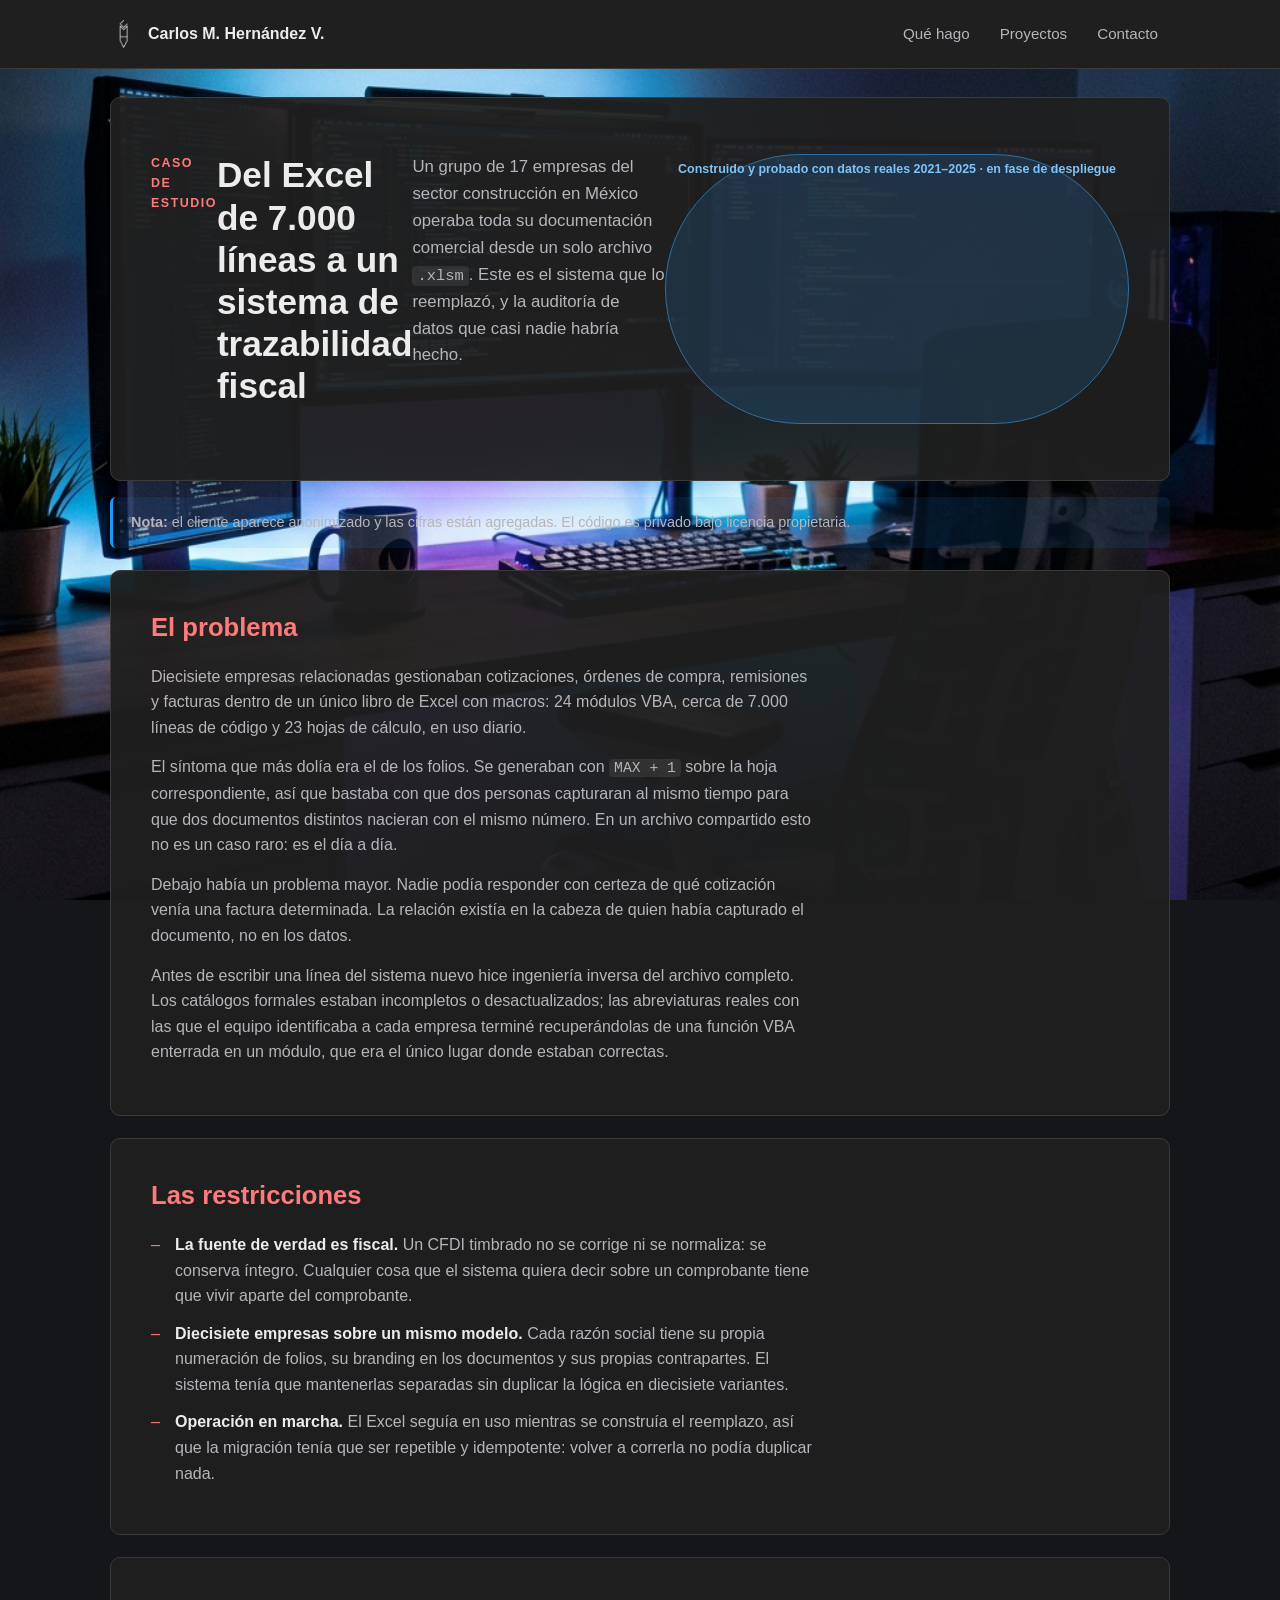
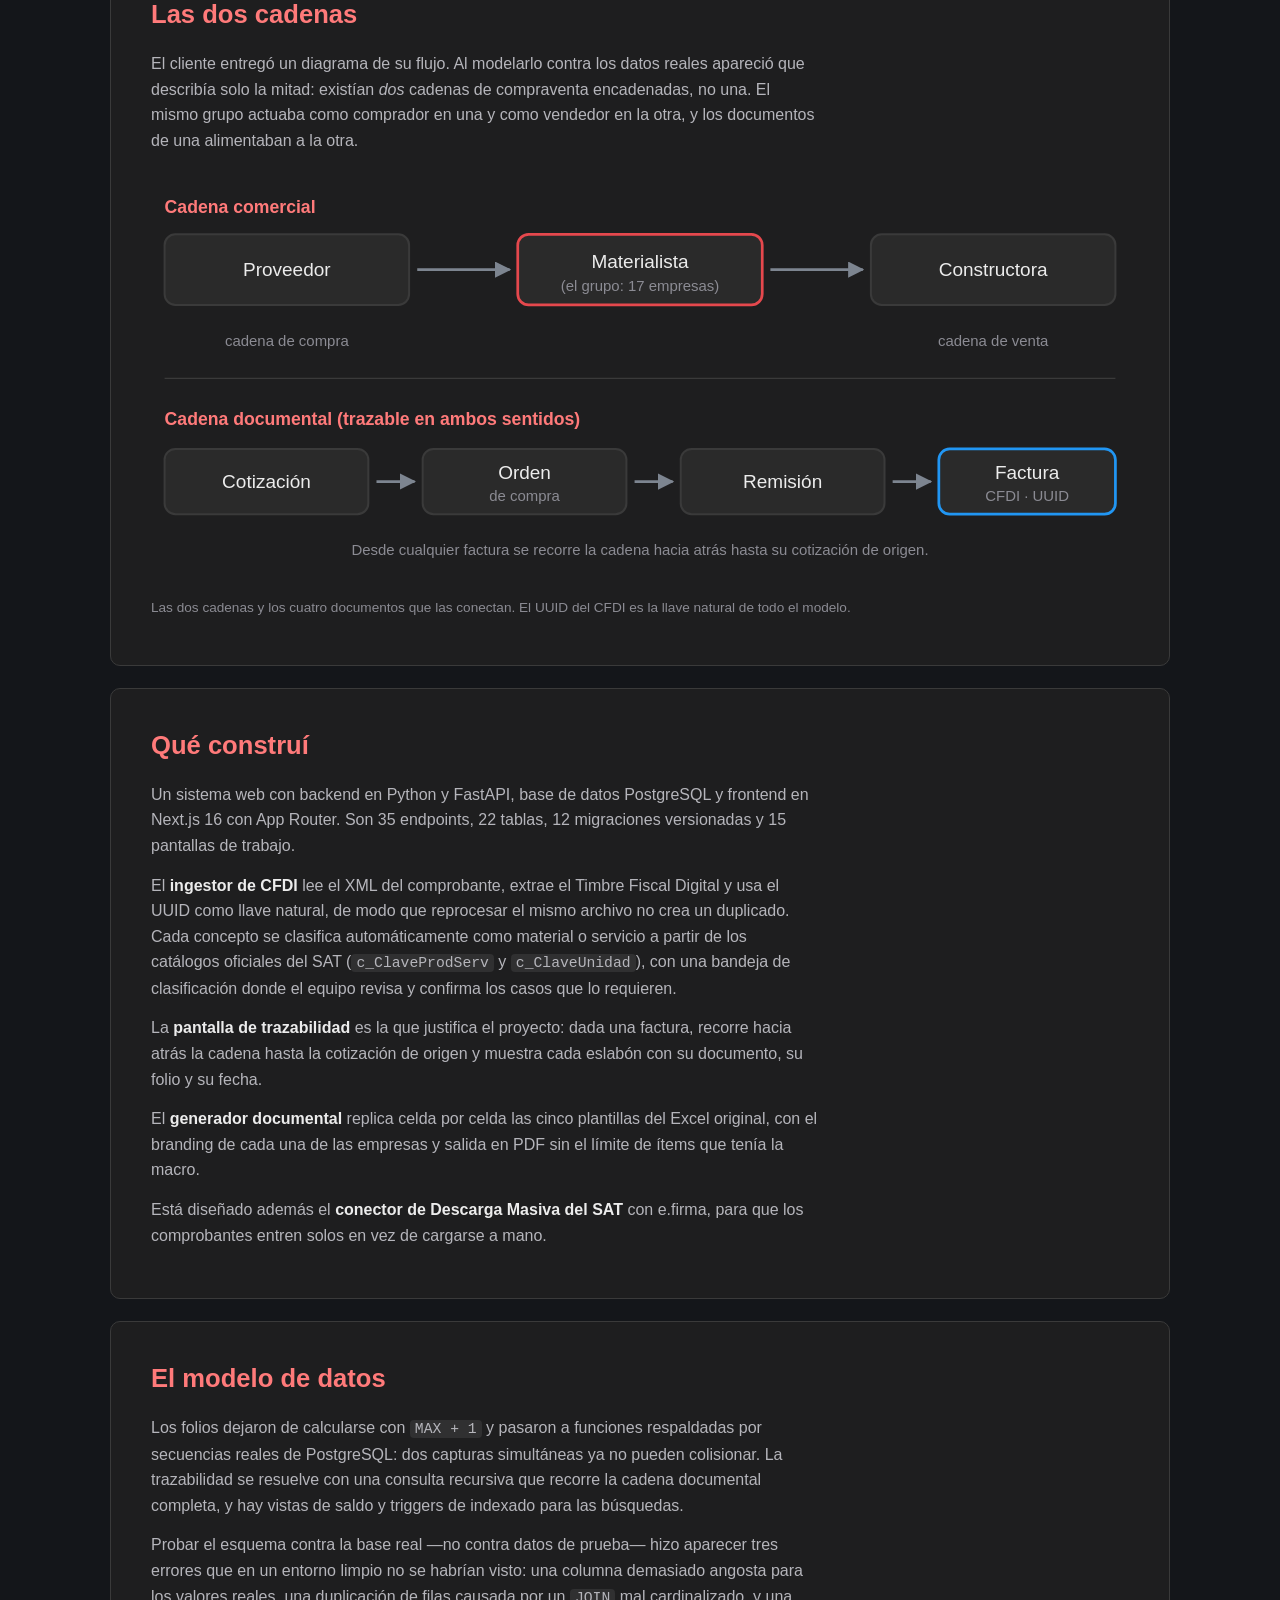
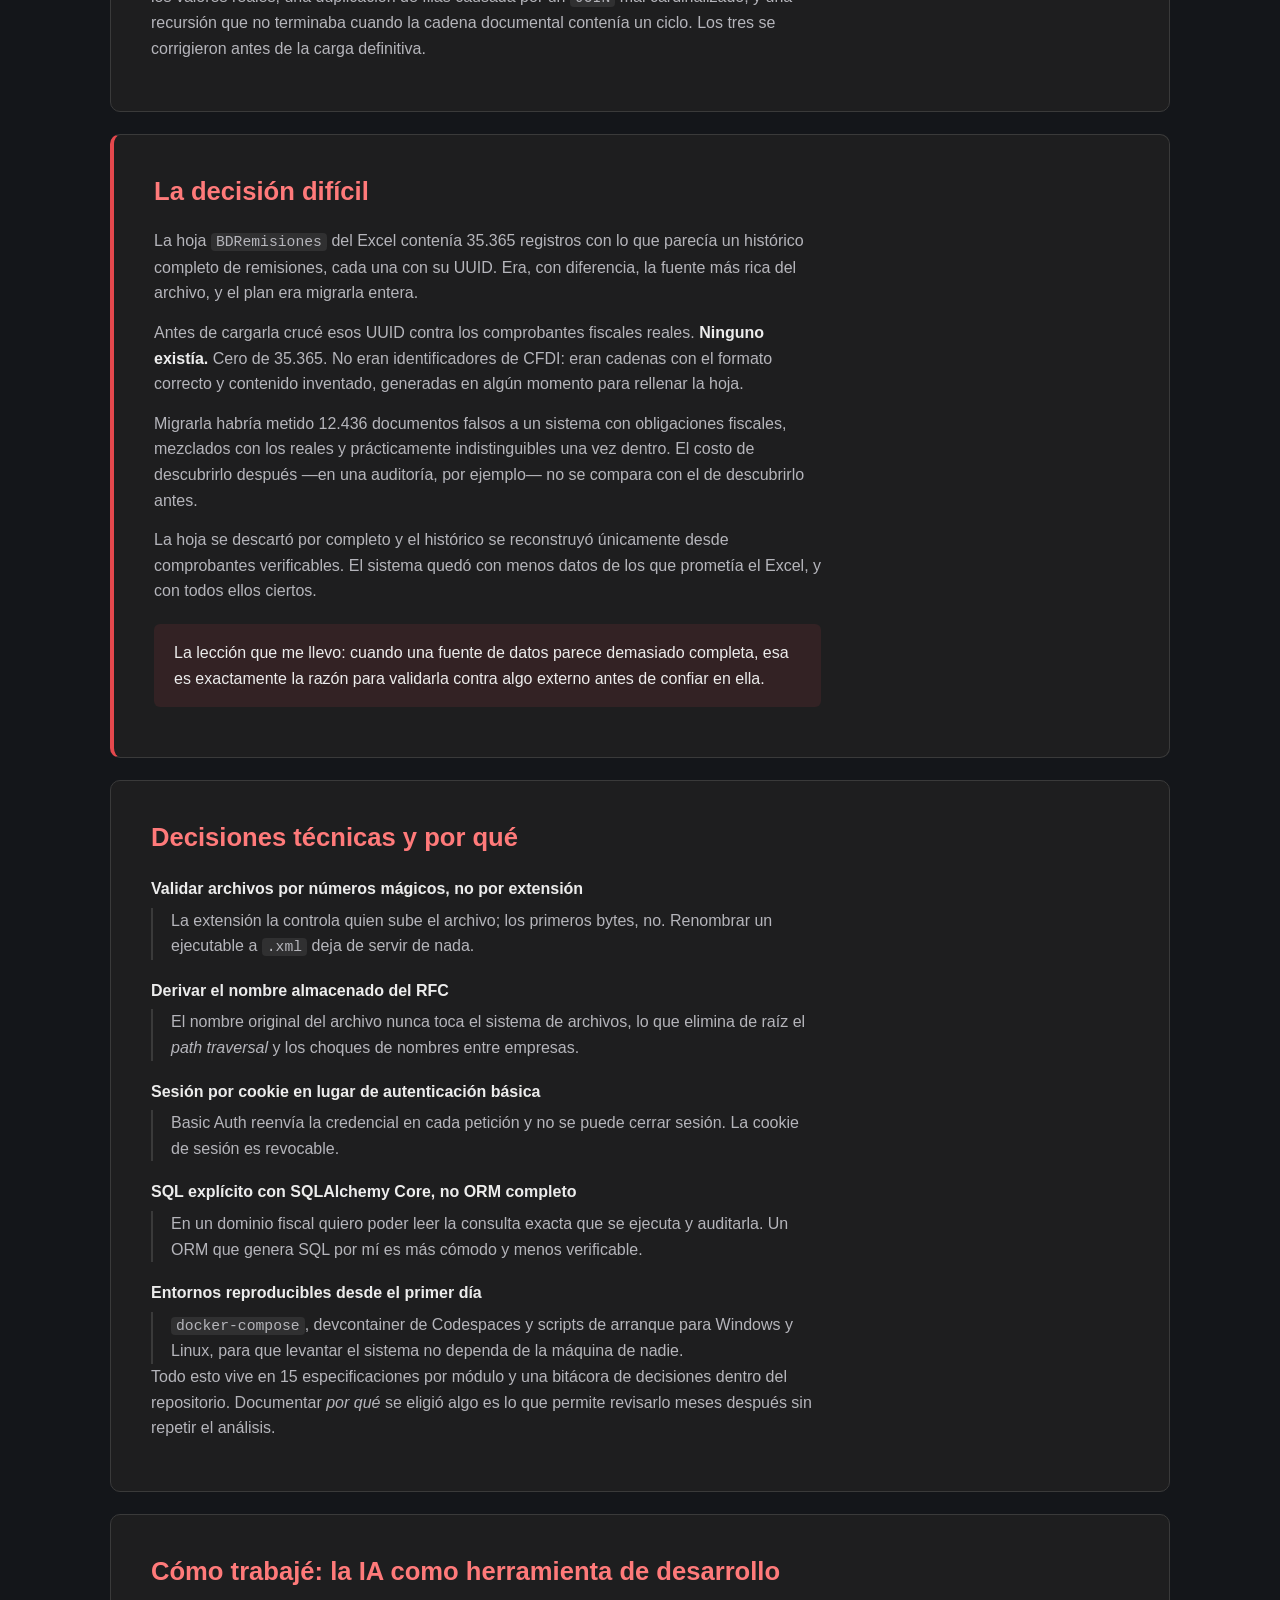
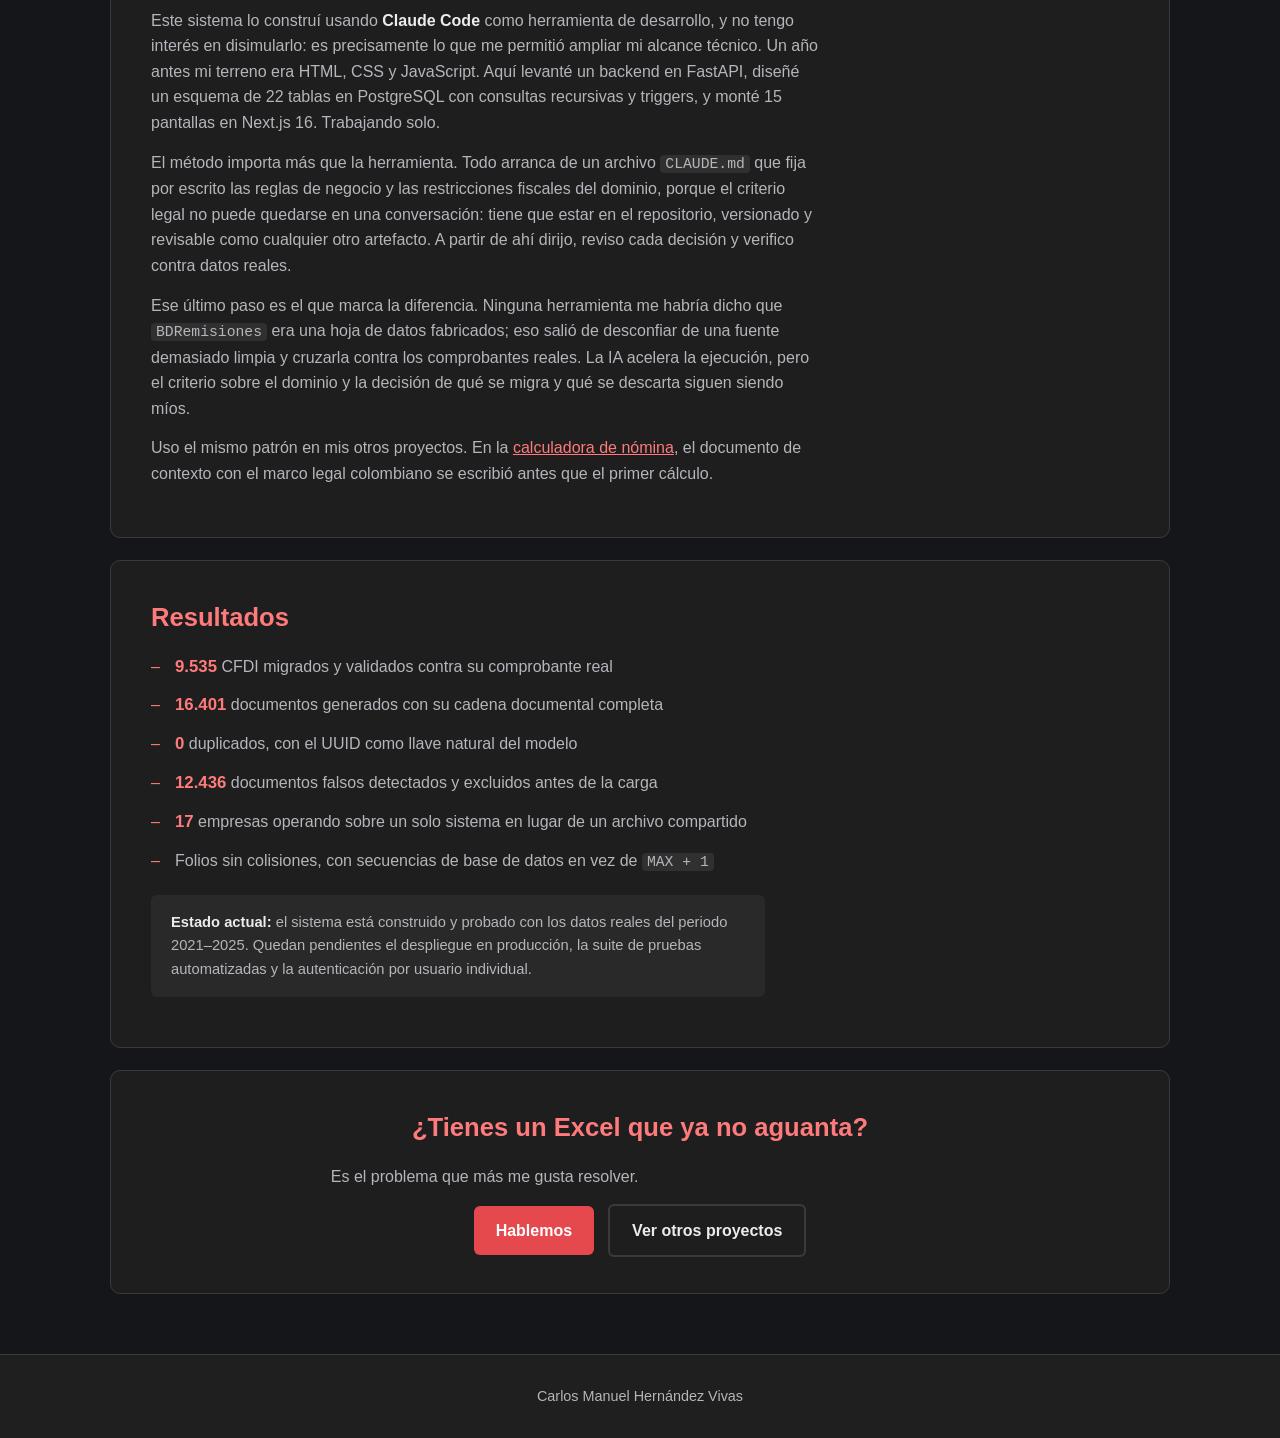
==== caso-cfdi.html @ 28156284 "Paleta roja, pie sin lema y destaque del desarrollo asistido por IA - Acento de verde a rojo mediant" ====
<!DOCTYPE html>
<html lang="es">

<head>
    <meta charset="UTF-8">
    <meta http-equiv="X-UA-Compatible" content="IE=edge">
    <meta name="viewport" content="width=device-width, initial-scale=1.0">

    <title>Caso: trazabilidad documental y CFDI 4.0 | Carlos M. Hernández V.</title>
    <meta name="description"
        content="Cómo reemplacé un Excel con 7.000 líneas de macros VBA por un sistema de trazabilidad documental con ingestión de CFDI 4.0, para un grupo de 17 empresas del sector construcción en México.">

    <meta property="og:type" content="article">
    <meta property="og:title" content="Caso: trazabilidad documental y CFDI 4.0">
    <meta property="og:description"
        content="Migración de un Excel con 7.000 líneas de VBA a un sistema web con ingestión de CFDI, trazabilidad completa y auditoría de datos.">
    <meta property="og:url" content="https://carlosmhernandezv.github.io/MiPaginaWeb/caso-cfdi.html">

    <link rel="stylesheet" href="css/styles.css">
    <link rel="icon" sizes="16x16 24x24 32x32 48x48 64x64" href="img/favicon16x16.png">
</head>

<body>
    <a class="skip-link" href="#contenido">Saltar al contenido</a>

    <header class="site-header">
        <nav class="site-nav" aria-label="Navegación principal">
            <a class="brand" href="index.html">
                <img src="img/favicon16x16.png" alt="" width="28" height="28">
                <span>Carlos M. Hernández V.</span>
            </a>
            <ul class="nav-links">
                <li><a href="index.html#capacidades">Qué hago</a></li>
                <li><a href="index.html#proyectos">Proyectos</a></li>
                <li><a href="index.html#contacto">Contacto</a></li>
            </ul>
        </nav>
    </header>

    <main id="contenido">

        <header class="caso-hero">
            <p class="caso-kicker">Caso de estudio</p>
            <h1>Del Excel de 7.000 líneas a un sistema de trazabilidad fiscal</h1>
            <p class="caso-bajada">
                Un grupo de 17 empresas del sector construcción en México operaba toda su documentación comercial
                desde un solo archivo <code>.xlsm</code>. Este es el sistema que lo reemplazó, y la auditoría de datos
                que casi nadie habría hecho.
            </p>
            <span class="badge badge-progreso">Construido y probado con datos reales 2021–2025 · en fase de
                despliegue</span>
        </header>

        <!--
          CONFIDENCIALIDAD — leer antes de publicar:
          · El cliente está anonimizado a propósito. Sustituir por el nombre real SOLO con autorización escrita.
          · Las capturas que agregues deben usar datos ficticios. Nada de RFC, CLABE ni firmas reales.
          · El repositorio del sistema es privado y de licencia propietaria: no enlazar código.
        -->
        <aside class="nota-confidencial">
            <strong>Nota:</strong> el cliente aparece anonimizado y las cifras están agregadas. El código es privado
            bajo licencia propietaria.
        </aside>

        <section id="el-problema" class="caso-seccion">
            <h2>El problema</h2>
            <p>
                Diecisiete empresas relacionadas gestionaban cotizaciones, órdenes de compra, remisiones y facturas
                dentro de un único libro de Excel con macros: 24 módulos VBA, cerca de 7.000 líneas de código y 23
                hojas de cálculo, en uso diario.
            </p>
            <p>
                El síntoma que más dolía era el de los folios. Se generaban con <code>MAX + 1</code> sobre la hoja
                correspondiente, así que bastaba con que dos personas capturaran al mismo tiempo para que dos
                documentos distintos nacieran con el mismo número. En un archivo compartido esto no es un caso raro:
                es el día a día.
            </p>
            <p>
                Debajo había un problema mayor. Nadie podía responder con certeza de qué cotización venía una factura
                determinada. La relación existía en la cabeza de quien había capturado el documento, no en los datos.
            </p>
            <p>
                Antes de escribir una línea del sistema nuevo hice ingeniería inversa del archivo completo. Los
                catálogos formales estaban incompletos o desactualizados; las abreviaturas reales con las que el
                equipo identificaba a cada empresa terminé recuperándolas de una función VBA enterrada en un módulo,
                que era el único lugar donde estaban correctas.
            </p>
        </section>

        <section id="restricciones" class="caso-seccion">
            <h2>Las restricciones</h2>
            <ul class="lista-restricciones">
                <li>
                    <strong>La fuente de verdad es fiscal.</strong> Un CFDI timbrado no se corrige ni se normaliza:
                    se conserva íntegro. Cualquier cosa que el sistema quiera decir sobre un comprobante tiene que
                    vivir aparte del comprobante.
                </li>
                <li>
                    <strong>Diecisiete empresas sobre un mismo modelo.</strong> Cada razón social tiene su propia
                    numeración de folios, su branding en los documentos y sus propias contrapartes. El sistema tenía
                    que mantenerlas separadas sin duplicar la lógica en diecisiete variantes.
                </li>
                <li>
                    <strong>Operación en marcha.</strong> El Excel seguía en uso mientras se construía el reemplazo,
                    así que la migración tenía que ser repetible y idempotente: volver a correrla no podía duplicar
                    nada.
                </li>
            </ul>
        </section>

        <section id="cadenas" class="caso-seccion">
            <h2>Las dos cadenas</h2>
            <p>
                El cliente entregó un diagrama de su flujo. Al modelarlo contra los datos reales apareció que
                describía solo la mitad: existían <em>dos</em> cadenas de compraventa encadenadas, no una. El mismo
                grupo actuaba como comprador en una y como vendedor en la otra, y los documentos de una alimentaban a
                la otra.
            </p>

            <figure class="diagrama">
                <svg viewBox="0 0 720 300" role="img"
                    aria-label="Diagrama de las dos cadenas de compraventa y de la cadena documental que las conecta"
                    xmlns="http://www.w3.org/2000/svg">
                    <defs>
                        <marker id="flecha" viewBox="0 0 10 10" refX="9" refY="5" markerWidth="6" markerHeight="6"
                            orient="auto-start-reverse">
                            <path d="M 0 0 L 10 5 L 0 10 z" fill="#7d8590" />
                        </marker>
                    </defs>

                    <text x="10" y="24" class="svg-titulo">Cadena comercial</text>

                    <rect x="10" y="40" width="180" height="52" rx="8" class="svg-caja" />
                    <text x="100" y="71" class="svg-etiqueta" text-anchor="middle">Proveedor</text>

                    <line x1="196" y1="66" x2="264" y2="66" class="svg-linea" marker-end="url(#flecha)" />

                    <rect x="270" y="40" width="180" height="52" rx="8" class="svg-caja svg-caja-foco" />
                    <text x="360" y="65" class="svg-etiqueta" text-anchor="middle">Materialista</text>
                    <text x="360" y="82" class="svg-nota" text-anchor="middle">(el grupo: 17 empresas)</text>

                    <line x1="456" y1="66" x2="524" y2="66" class="svg-linea" marker-end="url(#flecha)" />

                    <rect x="530" y="40" width="180" height="52" rx="8" class="svg-caja" />
                    <text x="620" y="71" class="svg-etiqueta" text-anchor="middle">Constructora</text>

                    <text x="100" y="122" class="svg-nota" text-anchor="middle">cadena de compra</text>
                    <text x="620" y="122" class="svg-nota" text-anchor="middle">cadena de venta</text>

                    <line x1="10" y1="146" x2="710" y2="146" class="svg-separador" />

                    <text x="10" y="180" class="svg-titulo">Cadena documental (trazable en ambos sentidos)</text>

                    <rect x="10" y="198" width="150" height="48" rx="8" class="svg-caja" />
                    <text x="85" y="227" class="svg-etiqueta" text-anchor="middle">Cotización</text>

                    <line x1="166" y1="222" x2="194" y2="222" class="svg-linea" marker-end="url(#flecha)" />

                    <rect x="200" y="198" width="150" height="48" rx="8" class="svg-caja" />
                    <text x="275" y="220" class="svg-etiqueta" text-anchor="middle">Orden</text>
                    <text x="275" y="236" class="svg-nota" text-anchor="middle">de compra</text>

                    <line x1="356" y1="222" x2="384" y2="222" class="svg-linea" marker-end="url(#flecha)" />

                    <rect x="390" y="198" width="150" height="48" rx="8" class="svg-caja" />
                    <text x="465" y="227" class="svg-etiqueta" text-anchor="middle">Remisión</text>

                    <line x1="546" y1="222" x2="574" y2="222" class="svg-linea" marker-end="url(#flecha)" />

                    <rect x="580" y="198" width="130" height="48" rx="8" class="svg-caja svg-caja-fiscal" />
                    <text x="645" y="220" class="svg-etiqueta" text-anchor="middle">Factura</text>
                    <text x="645" y="236" class="svg-nota" text-anchor="middle">CFDI · UUID</text>

                    <text x="360" y="276" class="svg-nota" text-anchor="middle">
                        Desde cualquier factura se recorre la cadena hacia atrás hasta su cotización de origen.
                    </text>
                </svg>
                <figcaption>Las dos cadenas y los cuatro documentos que las conectan. El UUID del CFDI es la llave
                    natural de todo el modelo.</figcaption>
            </figure>
        </section>

        <section id="que-construi" class="caso-seccion">
            <h2>Qué construí</h2>
            <p>
                Un sistema web con backend en Python y FastAPI, base de datos PostgreSQL y frontend en Next.js 16 con
                App Router. Son 35 endpoints, 22 tablas, 12 migraciones versionadas y 15 pantallas de trabajo.
            </p>
            <p>
                El <strong>ingestor de CFDI</strong> lee el XML del comprobante, extrae el Timbre Fiscal Digital y
                usa el UUID como llave natural, de modo que reprocesar el mismo archivo no crea un duplicado. Cada
                concepto se clasifica automáticamente como material o servicio a partir de los catálogos oficiales
                del SAT (<code>c_ClaveProdServ</code> y <code>c_ClaveUnidad</code>), con una bandeja de clasificación
                donde el equipo revisa y confirma los casos que lo requieren.
            </p>
            <p>
                La <strong>pantalla de trazabilidad</strong> es la que justifica el proyecto: dada una factura,
                recorre hacia atrás la cadena hasta la cotización de origen y muestra cada eslabón con su documento,
                su folio y su fecha.
            </p>
            <p>
                El <strong>generador documental</strong> replica celda por celda las cinco plantillas del Excel
                original, con el branding de cada una de las empresas y salida en PDF sin el límite de ítems que
                tenía la macro.
            </p>
            <p>
                Está diseñado además el <strong>conector de Descarga Masiva del SAT</strong> con e.firma, para que
                los comprobantes entren solos en vez de cargarse a mano.
            </p>
        </section>

        <section id="modelo" class="caso-seccion">
            <h2>El modelo de datos</h2>
            <p>
                Los folios dejaron de calcularse con <code>MAX + 1</code> y pasaron a funciones respaldadas por
                secuencias reales de PostgreSQL: dos capturas simultáneas ya no pueden colisionar. La trazabilidad se
                resuelve con una consulta recursiva que recorre la cadena documental completa, y hay vistas de saldo
                y triggers de indexado para las búsquedas.
            </p>
            <p>
                Probar el esquema contra la base real —no contra datos de prueba— hizo aparecer tres errores que en
                un entorno limpio no se habrían visto: una columna demasiado angosta para los valores reales, una
                duplicación de filas causada por un <code>JOIN</code> mal cardinalizado, y una recursión que no
                terminaba cuando la cadena documental contenía un ciclo. Los tres se corrigieron antes de la carga
                definitiva.
            </p>
        </section>

        <section id="la-decision" class="caso-seccion caso-destacado">
            <h2>La decisión difícil</h2>
            <p>
                La hoja <code>BDRemisiones</code> del Excel contenía 35.365 registros con lo que parecía un histórico
                completo de remisiones, cada una con su UUID. Era, con diferencia, la fuente más rica del archivo, y
                el plan era migrarla entera.
            </p>
            <p>
                Antes de cargarla crucé esos UUID contra los comprobantes fiscales reales. <strong>Ninguno
                    existía.</strong> Cero de 35.365. No eran identificadores de CFDI: eran cadenas con el formato
                correcto y contenido inventado, generadas en algún momento para rellenar la hoja.
            </p>
            <p>
                Migrarla habría metido 12.436 documentos falsos a un sistema con obligaciones fiscales, mezclados con
                los reales y prácticamente indistinguibles una vez dentro. El costo de descubrirlo después —en una
                auditoría, por ejemplo— no se compara con el de descubrirlo antes.
            </p>
            <p>
                La hoja se descartó por completo y el histórico se reconstruyó únicamente desde comprobantes
                verificables. El sistema quedó con menos datos de los que prometía el Excel, y con todos ellos
                ciertos.
            </p>
            <p class="caso-leccion">
                La lección que me llevo: cuando una fuente de datos parece demasiado completa, esa es exactamente la
                razón para validarla contra algo externo antes de confiar en ella.
            </p>
        </section>

        <section id="decisiones" class="caso-seccion">
            <h2>Decisiones técnicas y por qué</h2>
            <dl class="lista-decisiones">
                <dt>Validar archivos por números mágicos, no por extensión</dt>
                <dd>La extensión la controla quien sube el archivo; los primeros bytes, no. Renombrar un ejecutable
                    a <code>.xml</code> deja de servir de nada.</dd>

                <dt>Derivar el nombre almacenado del RFC</dt>
                <dd>El nombre original del archivo nunca toca el sistema de archivos, lo que elimina de raíz el
                    <em>path traversal</em> y los choques de nombres entre empresas.
                </dd>

                <dt>Sesión por cookie en lugar de autenticación básica</dt>
                <dd>Basic Auth reenvía la credencial en cada petición y no se puede cerrar sesión. La cookie de
                    sesión es revocable.</dd>

                <dt>SQL explícito con SQLAlchemy Core, no ORM completo</dt>
                <dd>En un dominio fiscal quiero poder leer la consulta exacta que se ejecuta y auditarla. Un ORM que
                    genera SQL por mí es más cómodo y menos verificable.</dd>

                <dt>Entornos reproducibles desde el primer día</dt>
                <dd><code>docker-compose</code>, devcontainer de Codespaces y scripts de arranque para Windows y
                    Linux, para que levantar el sistema no dependa de la máquina de nadie.</dd>
            </dl>
            <p>
                Todo esto vive en 15 especificaciones por módulo y una bitácora de decisiones dentro del repositorio.
                Documentar <em>por qué</em> se eligió algo es lo que permite revisarlo meses después sin repetir el
                análisis.
            </p>
        </section>

        <section id="proceso" class="caso-seccion">
            <h2>Cómo trabajé: la IA como herramienta de desarrollo</h2>
            <p>
                Este sistema lo construí usando <strong>Claude Code</strong> como herramienta de desarrollo, y no
                tengo interés en disimularlo: es precisamente lo que me permitió ampliar mi alcance técnico. Un año
                antes mi terreno era HTML, CSS y JavaScript. Aquí levanté un backend en FastAPI, diseñé un esquema de
                22 tablas en PostgreSQL con consultas recursivas y triggers, y monté 15 pantallas en Next.js 16.
                Trabajando solo.
            </p>
            <p>
                El método importa más que la herramienta. Todo arranca de un archivo <code>CLAUDE.md</code> que fija
                por escrito las reglas de negocio y las restricciones fiscales del dominio, porque el criterio legal
                no puede quedarse en una conversación: tiene que estar en el repositorio, versionado y revisable como
                cualquier otro artefacto. A partir de ahí dirijo, reviso cada decisión y verifico contra datos reales.
            </p>
            <p>
                Ese último paso es el que marca la diferencia. Ninguna herramienta me habría dicho que
                <code>BDRemisiones</code> era una hoja de datos fabricados; eso salió de desconfiar de una fuente
                demasiado limpia y cruzarla contra los comprobantes reales. La IA acelera la ejecución, pero el
                criterio sobre el dominio y la decisión de qué se migra y qué se descarta siguen siendo míos.
            </p>
            <p>
                Uso el mismo patrón en mis otros proyectos. En la <a href="nomina.html">calculadora de nómina</a>, el
                documento de contexto con el marco legal colombiano se escribió antes que el primer cálculo.
            </p>
        </section>

        <section id="resultados" class="caso-seccion">
            <h2>Resultados</h2>
            <ul class="lista-resultados">
                <li><strong>9.535</strong> CFDI migrados y validados contra su comprobante real</li>
                <li><strong>16.401</strong> documentos generados con su cadena documental completa</li>
                <li><strong>0</strong> duplicados, con el UUID como llave natural del modelo</li>
                <li><strong>12.436</strong> documentos falsos detectados y excluidos antes de la carga</li>
                <li><strong>17</strong> empresas operando sobre un solo sistema en lugar de un archivo compartido</li>
                <li>Folios sin colisiones, con secuencias de base de datos en vez de <code>MAX + 1</code></li>
            </ul>
            <p class="caso-pendiente">
                <strong>Estado actual:</strong> el sistema está construido y probado con los datos reales del periodo
                2021–2025. Quedan pendientes el despliegue en producción, la suite de pruebas automatizadas y la
                autenticación por usuario individual.
            </p>
        </section>

        <section class="caso-seccion caso-cierre">
            <h2>¿Tienes un Excel que ya no aguanta?</h2>
            <p>Es el problema que más me gusta resolver.</p>
            <div class="proyecto-acciones">
                <a class="btn btn-primario" href="index.html#contacto">Hablemos</a>
                <a class="btn btn-secundario" href="index.html#proyectos">Ver otros proyectos</a>
            </div>
        </section>

    </main>

    <footer class="site-footer">
        <p>Carlos Manuel Hernández Vivas</p>
    </footer>
</body>

</html>
---- css/styles.css ----
/* =========================================================
   VARIABLES
   ========================================================= */
:root {
    --acento: #E5484D;
    --acento-hover: #C93B3F;
    --acento-texto: #FF7A7A;
    --azul: #2196F3;
    --panel: #1f1f1f;
    --panel-2: #2a2a2a;
    --borde: #3a3a3a;
    --texto: #ececec;
    --tenue: #b5b5bb;
    --ancho: 1100px;
    --radio: 10px;
}

* {
    margin: 0;
    padding: 0;
    box-sizing: border-box;
}

html {
    scroll-behavior: smooth;
}

body {
    font-family: Arial, Helvetica, sans-serif;
    background-color: #14161a;
    background-image: url('../img/programmer_theme_bg.png');
    background-size: cover;
    background-attachment: fixed;
    background-position: center;
    color: var(--texto);
    line-height: 1.6;
}

a {
    color: var(--acento-texto);
}

code {
    font-family: Consolas, "Courier New", monospace;
    background: rgba(255, 255, 255, 0.08);
    padding: 1px 5px;
    border-radius: 4px;
    font-size: 0.92em;
}

/* Foco visible: accesibilidad por teclado */
a:focus-visible,
button:focus-visible,
input:focus-visible,
select:focus-visible {
    outline: 3px solid var(--acento);
    outline-offset: 2px;
}

.skip-link {
    position: absolute;
    left: -9999px;
    top: 0;
    background: var(--acento);
    color: #fff;
    padding: 10px 16px;
    z-index: 100;
}

.skip-link:focus {
    left: 0;
}

/* =========================================================
   HEADER  (compartido por las tres páginas)
   ========================================================= */
header {
    background: var(--panel);
    padding: 10px 50px;
    display: flex;
    justify-content: center;
    border-bottom: 1px solid var(--borde);
}

.site-header {
    position: sticky;
    top: 0;
    z-index: 50;
    padding: 0;
}

.site-nav {
    width: 100%;
    max-width: var(--ancho);
    margin: 0 auto;
    padding: 14px 20px;
    display: flex;
    align-items: center;
    justify-content: space-between;
    gap: 20px;
    flex-wrap: wrap;
}

.brand {
    display: flex;
    align-items: center;
    gap: 10px;
    color: var(--texto);
    text-decoration: none;
    font-weight: bold;
}

.brand img {
    border-radius: 6px;
}

.nav-links {
    display: flex;
    gap: 6px;
    list-style: none;
    flex-wrap: wrap;
}

.nav-links a {
    display: inline-block;
    padding: 8px 12px;
    border-radius: 6px;
    color: var(--tenue);
    text-decoration: none;
    font-size: 0.95rem;
}

.nav-links a:hover {
    color: var(--texto);
    background: rgba(255, 255, 255, 0.07);
}

/* =========================================================
   LAYOUT GENERAL
   ========================================================= */
main {
    max-width: var(--ancho);
    margin: 0 auto;
    padding: 0 20px 60px;
}

.seccion {
    background: rgba(31, 31, 31, 0.94);
    border: 1px solid var(--borde);
    border-radius: var(--radio);
    padding: 40px;
    margin-top: 28px;
}

.seccion h2 {
    font-size: 1.8rem;
    color: var(--acento-texto);
    margin-bottom: 12px;
}

.seccion-intro {
    color: var(--tenue);
    max-width: 70ch;
    margin-bottom: 28px;
}

.site-footer {
    text-align: center;
    padding: 30px 20px;
    background: var(--panel);
    color: var(--tenue);
    border-top: 1px solid var(--borde);
    font-size: 0.9rem;
}

/* =========================================================
   BOTONES Y BADGES
   ========================================================= */
.btn {
    display: inline-block;
    padding: 12px 22px;
    border-radius: 6px;
    text-decoration: none;
    font-weight: bold;
    transition: background 0.2s, border-color 0.2s;
}

.btn-primario {
    background: var(--acento);
    color: #fff;
}

.btn-primario:hover {
    background: var(--acento-hover);
}

.btn-secundario {
    background: transparent;
    color: var(--texto);
    border: 2px solid var(--borde);
}

.btn-secundario:hover {
    border-color: var(--acento-texto);
    color: var(--acento-texto);
}

.badge {
    display: inline-block;
    padding: 5px 12px;
    border-radius: 999px;
    font-size: 0.78rem;
    font-weight: bold;
    white-space: nowrap;
}

.badge-vivo {
    background: rgba(229, 72, 77, 0.18);
    color: var(--acento-texto);
    border: 1px solid var(--acento);
}

.badge-progreso {
    background: rgba(33, 150, 243, 0.15);
    color: #7cc4fa;
    border: 1px solid #2f6f9f;
}

/* =========================================================
   HERO
   ========================================================= */
.hero {
    display: flex;
    align-items: center;
    gap: 40px;
    padding: 60px 40px;
    margin-top: 28px;
    background: rgba(31, 31, 31, 0.94);
    border: 1px solid var(--borde);
    border-radius: var(--radio);
}

.hero-foto {
    flex: 0 0 auto;
}

.hero-foto img {
    width: 220px;
    height: 220px;
    object-fit: cover;
    border-radius: 50%;
    border: 4px solid var(--acento);
}

.hero-kicker {
    color: var(--tenue);
    font-size: 0.95rem;
    margin-bottom: 8px;
}

.hero-texto h1 {
    font-size: 2.3rem;
    line-height: 1.2;
    margin-bottom: 16px;
}

.hero-sub {
    color: var(--tenue);
    max-width: 62ch;
    margin-bottom: 26px;
}

.hero-sub strong {
    color: var(--texto);
}

.hero-acciones {
    display: flex;
    gap: 14px;
    flex-wrap: wrap;
}

/* =========================================================
   CIFRAS
   ========================================================= */
.cifras {
    display: grid;
    grid-template-columns: repeat(auto-fit, minmax(190px, 1fr));
    gap: 16px;
    margin-top: 28px;
}

.cifra {
    background: rgba(42, 42, 42, 0.94);
    border: 1px solid var(--borde);
    border-radius: var(--radio);
    padding: 22px 18px;
    text-align: center;
}

.cifra-num {
    display: block;
    font-size: 1.9rem;
    font-weight: bold;
    color: var(--acento-texto);
}

.cifra-lbl {
    display: block;
    color: var(--tenue);
    font-size: 0.86rem;
    margin-top: 4px;
}

/* =========================================================
   CAPACIDADES
   ========================================================= */
.cap-grid {
    display: grid;
    grid-template-columns: repeat(auto-fit, minmax(300px, 1fr));
    gap: 18px;
}

.cap-card {
    background: var(--panel-2);
    border: 1px solid var(--borde);
    border-left: 3px solid var(--borde);
    border-radius: 8px;
    padding: 22px;
    display: flex;
    flex-direction: column;
}

.cap-card.cap-destacada {
    border-left-color: var(--acento-texto);
}

.cap-card h3 {
    font-size: 1.12rem;
    margin-bottom: 10px;
}

.cap-card p {
    color: var(--tenue);
    font-size: 0.94rem;
}

.cap-stack {
    margin-top: 12px;
    font-size: 0.82rem !important;
    color: #8b8b93 !important;
}

.cap-link {
    margin-top: 14px;
    align-self: flex-start;
    font-size: 0.88rem;
    font-weight: bold;
    text-decoration: none;
}

.cap-link::after {
    content: " \2192";
}

.cap-link:hover {
    text-decoration: underline;
}

/* =========================================================
   PROYECTOS
   ========================================================= */
.proyecto {
    background: var(--panel-2);
    border: 1px solid var(--borde);
    border-radius: 8px;
    padding: 28px;
    margin-bottom: 20px;
}

.proyecto:last-child {
    margin-bottom: 0;
}

.proyecto-cabecera {
    display: flex;
    align-items: center;
    gap: 14px;
    flex-wrap: wrap;
    margin-bottom: 14px;
}

.proyecto-cabecera h3 {
    font-size: 1.35rem;
}

.proyecto-resumen {
    color: var(--tenue);
    max-width: 75ch;
}

.proyecto-datos {
    list-style: none;
    margin: 18px 0;
}

.proyecto-datos li {
    color: var(--tenue);
    padding-left: 22px;
    position: relative;
    margin-bottom: 6px;
    font-size: 0.94rem;
}

.proyecto-datos li::before {
    content: "\2713";
    position: absolute;
    left: 0;
    color: var(--acento-texto);
}

.proyecto-datos strong {
    color: var(--texto);
}

.proyecto-stack {
    font-size: 0.85rem;
    color: #8b8b93;
    margin-bottom: 20px;
}

.proyecto-acciones {
    display: flex;
    gap: 14px;
    align-items: center;
    flex-wrap: wrap;
}

.nota-privado {
    font-size: 0.82rem;
    color: #8b8b93;
}

/* =========================================================
   SOBRE MÍ
   ========================================================= */
.sobre-texto p {
    color: var(--tenue);
    max-width: 75ch;
    margin-bottom: 16px;
}

/* =========================================================
   CONTACTO / REDES  (compatible con el markup anterior)
   ========================================================= */
.seccion-contacto {
    text-align: center;
}

.seccion-contacto .seccion-intro {
    margin-left: auto;
    margin-right: auto;
}

main .social-icons {
    display: flex;
    justify-content: center;
    margin-top: 30px;
    list-style: none;
    flex-wrap: wrap;
    gap: 10px;
}

main .social-icons .social-icon {
    display: flex;
    justify-content: center;
    align-items: center;
    padding: 15px;
    border-radius: 8px;
    transition: transform 0.2s;
}

main .social-icons .social-icon:hover {
    transform: translateY(-3px);
}

main .social-icons #LinkedIn {
    background: #0a66c2;
}

main .social-icons #GitHub {
    background: #23272d;
}

main .social-icons #CV {
    background: rgb(108, 66, 244);
}

main .social-icons #YouTube {
    background: #f70000;
}

main .social-icons #Platzi {
    background: #121f3d;
}

/* =========================================================
   CASO DE ESTUDIO
   ========================================================= */
.caso-hero {
    padding: 56px 40px;
    margin-top: 28px;
    background: rgba(31, 31, 31, 0.94);
    border: 1px solid var(--borde);
    border-radius: var(--radio);
}

.caso-kicker {
    color: var(--acento-texto);
    text-transform: uppercase;
    letter-spacing: 0.12em;
    font-size: 0.78rem;
    font-weight: bold;
    margin-bottom: 12px;
}

.caso-hero h1 {
    font-size: 2.2rem;
    line-height: 1.2;
    margin-bottom: 16px;
}

.caso-bajada {
    color: var(--tenue);
    max-width: 70ch;
    font-size: 1.05rem;
    margin-bottom: 20px;
}

.nota-confidencial {
    margin-top: 16px;
    padding: 14px 18px;
    background: rgba(33, 150, 243, 0.1);
    border-left: 3px solid var(--azul);
    border-radius: 6px;
    color: var(--tenue);
    font-size: 0.9rem;
}

.caso-seccion {
    background: rgba(31, 31, 31, 0.94);
    border: 1px solid var(--borde);
    border-radius: var(--radio);
    padding: 36px 40px;
    margin-top: 22px;
}

.caso-seccion h2 {
    font-size: 1.6rem;
    color: var(--acento-texto);
    margin-bottom: 16px;
}

.caso-seccion p {
    color: var(--tenue);
    max-width: 75ch;
    margin-bottom: 14px;
}

.caso-seccion p strong {
    color: var(--texto);
}

.caso-destacado {
    border-left: 4px solid var(--acento);
}

.caso-leccion {
    margin-top: 20px;
    padding: 16px 20px;
    background: rgba(229, 72, 77, 0.1);
    border-radius: 6px;
    color: var(--texto) !important;
}

.caso-pendiente {
    margin-top: 20px;
    padding: 16px 20px;
    background: rgba(255, 255, 255, 0.05);
    border-radius: 6px;
    font-size: 0.92rem;
}

.lista-restricciones,
.lista-resultados {
    list-style: none;
    max-width: 75ch;
}

.lista-restricciones li,
.lista-resultados li {
    color: var(--tenue);
    padding-left: 24px;
    position: relative;
    margin-bottom: 12px;
}

.lista-restricciones li::before,
.lista-resultados li::before {
    content: "\2013";
    position: absolute;
    left: 0;
    color: var(--acento-texto);
}

.lista-resultados strong {
    color: var(--acento-texto);
    font-size: 1.05rem;
}

.lista-restricciones strong {
    color: var(--texto);
}

.lista-decisiones {
    max-width: 75ch;
}

.lista-decisiones dt {
    font-weight: bold;
    color: var(--texto);
    margin-top: 18px;
}

.lista-decisiones dd {
    color: var(--tenue);
    padding-left: 18px;
    border-left: 2px solid var(--borde);
    margin-top: 6px;
}

.caso-cierre {
    text-align: center;
}

.caso-cierre .proyecto-acciones {
    justify-content: center;
}

/* --- Diagrama SVG --- */
.diagrama {
    margin: 26px 0 10px;
    overflow-x: auto;
}

.diagrama svg {
    display: block;
    width: 100%;
    min-width: 640px;
    height: auto;
}

.diagrama figcaption {
    color: #8b8b93;
    font-size: 0.85rem;
    margin-top: 10px;
}

.svg-caja {
    fill: #2a2a2a;
    stroke: var(--borde);
    stroke-width: 1.5;
}

.svg-caja-foco {
    stroke: var(--acento);
    stroke-width: 2;
}

.svg-caja-fiscal {
    stroke: var(--azul);
    stroke-width: 2;
}

.svg-etiqueta {
    fill: #ececec;
    font-family: Arial, Helvetica, sans-serif;
    font-size: 14px;
}

.svg-nota {
    fill: #8b8b93;
    font-family: Arial, Helvetica, sans-serif;
    font-size: 11px;
}

.svg-titulo {
    fill: #FF7A7A;
    font-family: Arial, Helvetica, sans-serif;
    font-size: 13px;
    font-weight: bold;
}

.svg-linea {
    stroke: #7d8590;
    stroke-width: 2;
}

.svg-separador {
    stroke: #3a3a3a;
    stroke-width: 1;
}

/* =========================================================
   RESPONSIVE
   ========================================================= */
@media (max-width: 768px) {
    body {
        background-attachment: scroll;
    }

    header {
        padding: 10px 16px;
    }

    .site-nav {
        padding: 12px 16px;
        justify-content: center;
    }

    .nav-links {
        justify-content: center;
    }

    main {
        padding: 0 14px 40px;
    }

    .hero {
        flex-direction: column;
        text-align: center;
        padding: 40px 24px;
        gap: 24px;
    }

    .hero-foto img {
        width: 160px;
        height: 160px;
    }

    .hero-texto h1 {
        font-size: 1.7rem;
    }

    .hero-acciones {
        justify-content: center;
    }

    .seccion,
    .caso-seccion,
    .caso-hero {
        padding: 28px 20px;
    }

    .seccion h2 {
        font-size: 1.45rem;
    }

    .caso-hero h1 {
        font-size: 1.6rem;
    }

    .proyecto {
        padding: 22px 18px;
    }

    .proyecto-acciones .btn {
        flex: 1 1 auto;
        text-align: center;
    }
}

@media (prefers-reduced-motion: reduce) {

    html {
        scroll-behavior: auto;
    }

    * {
        transition: none !important;
    }
}
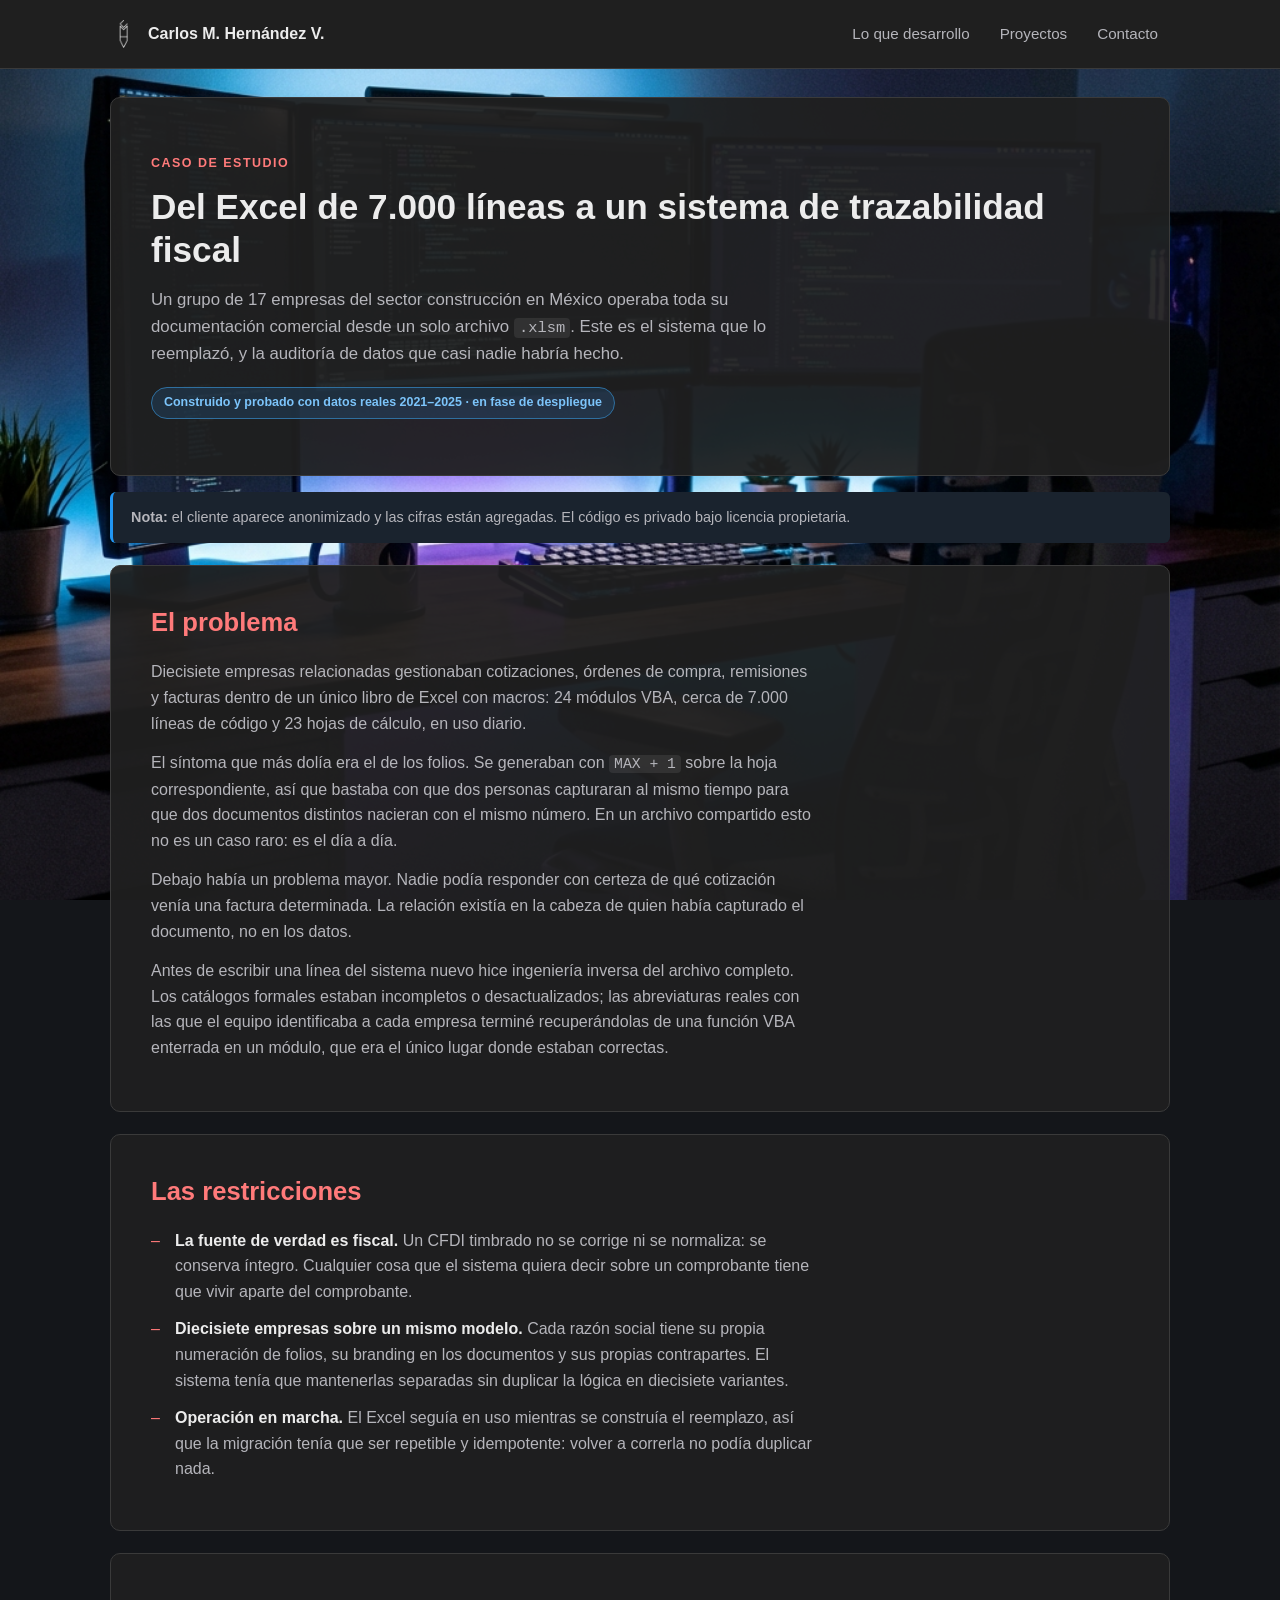
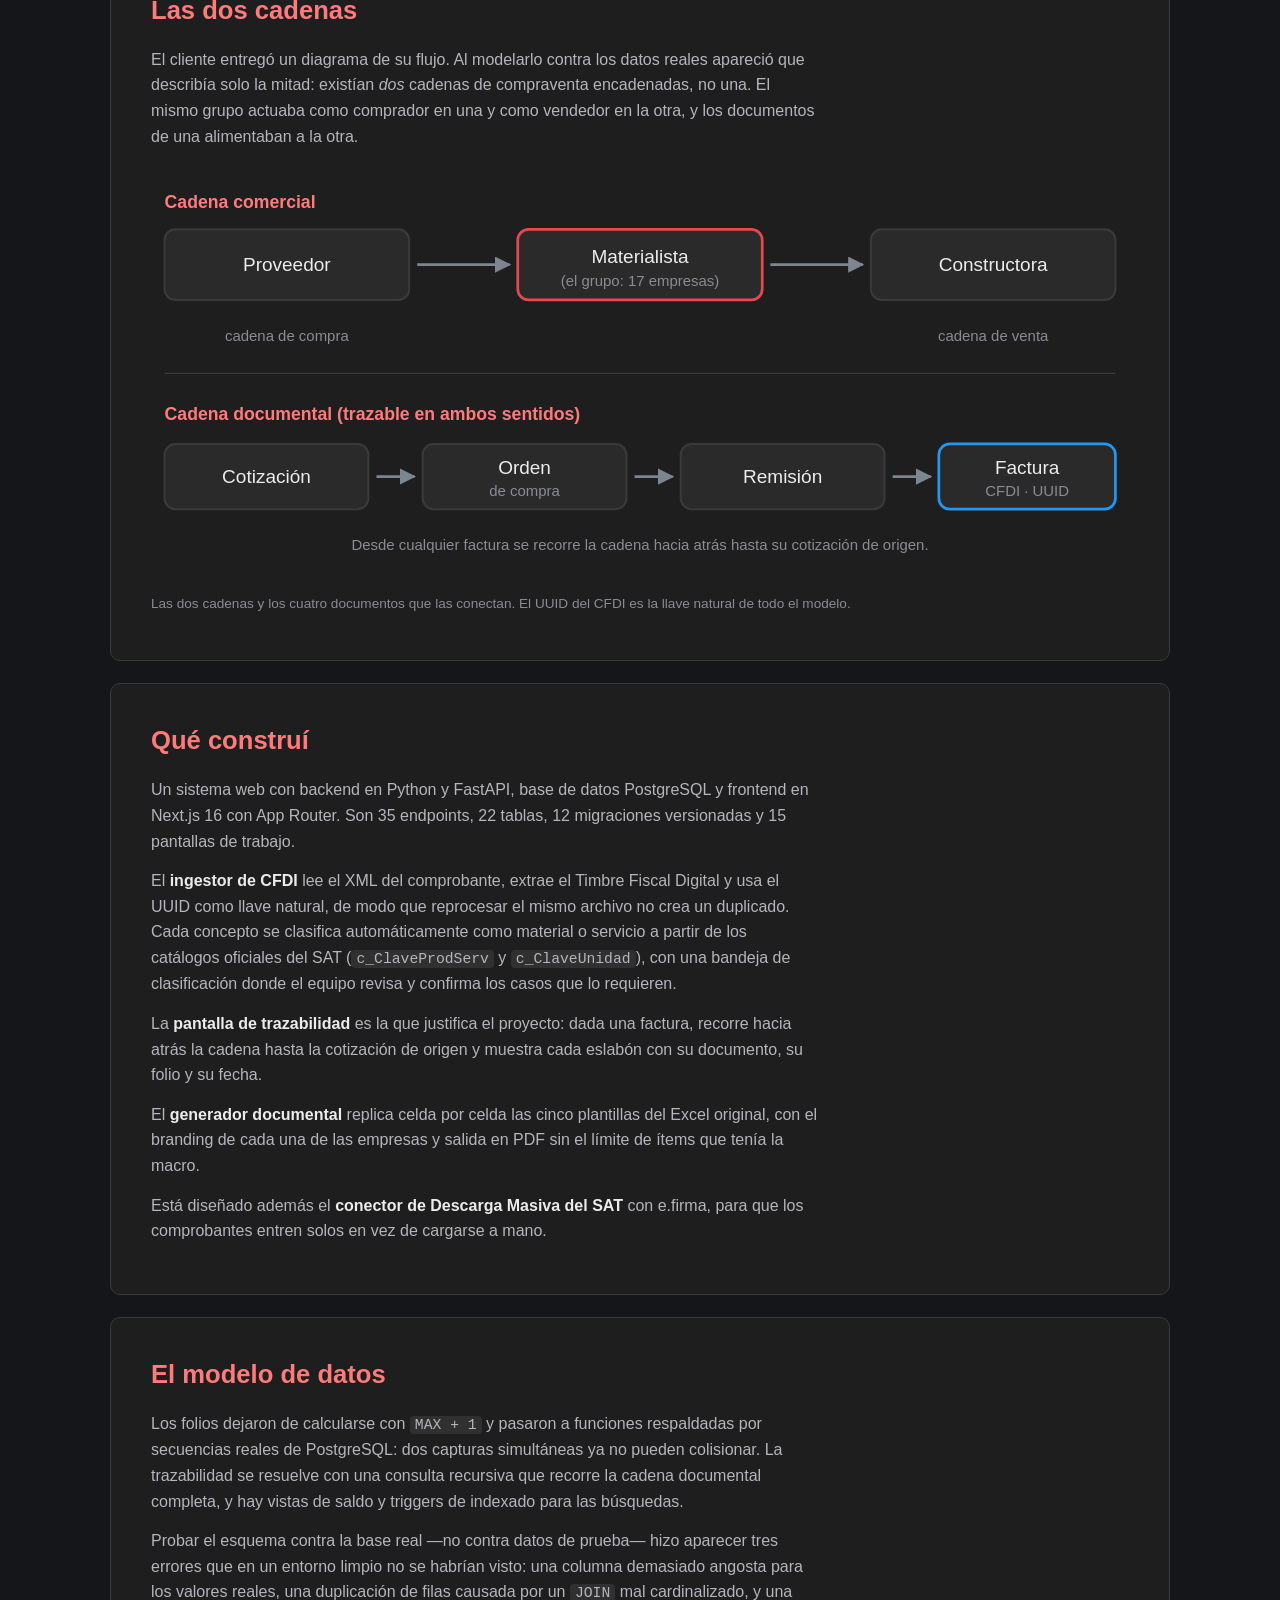
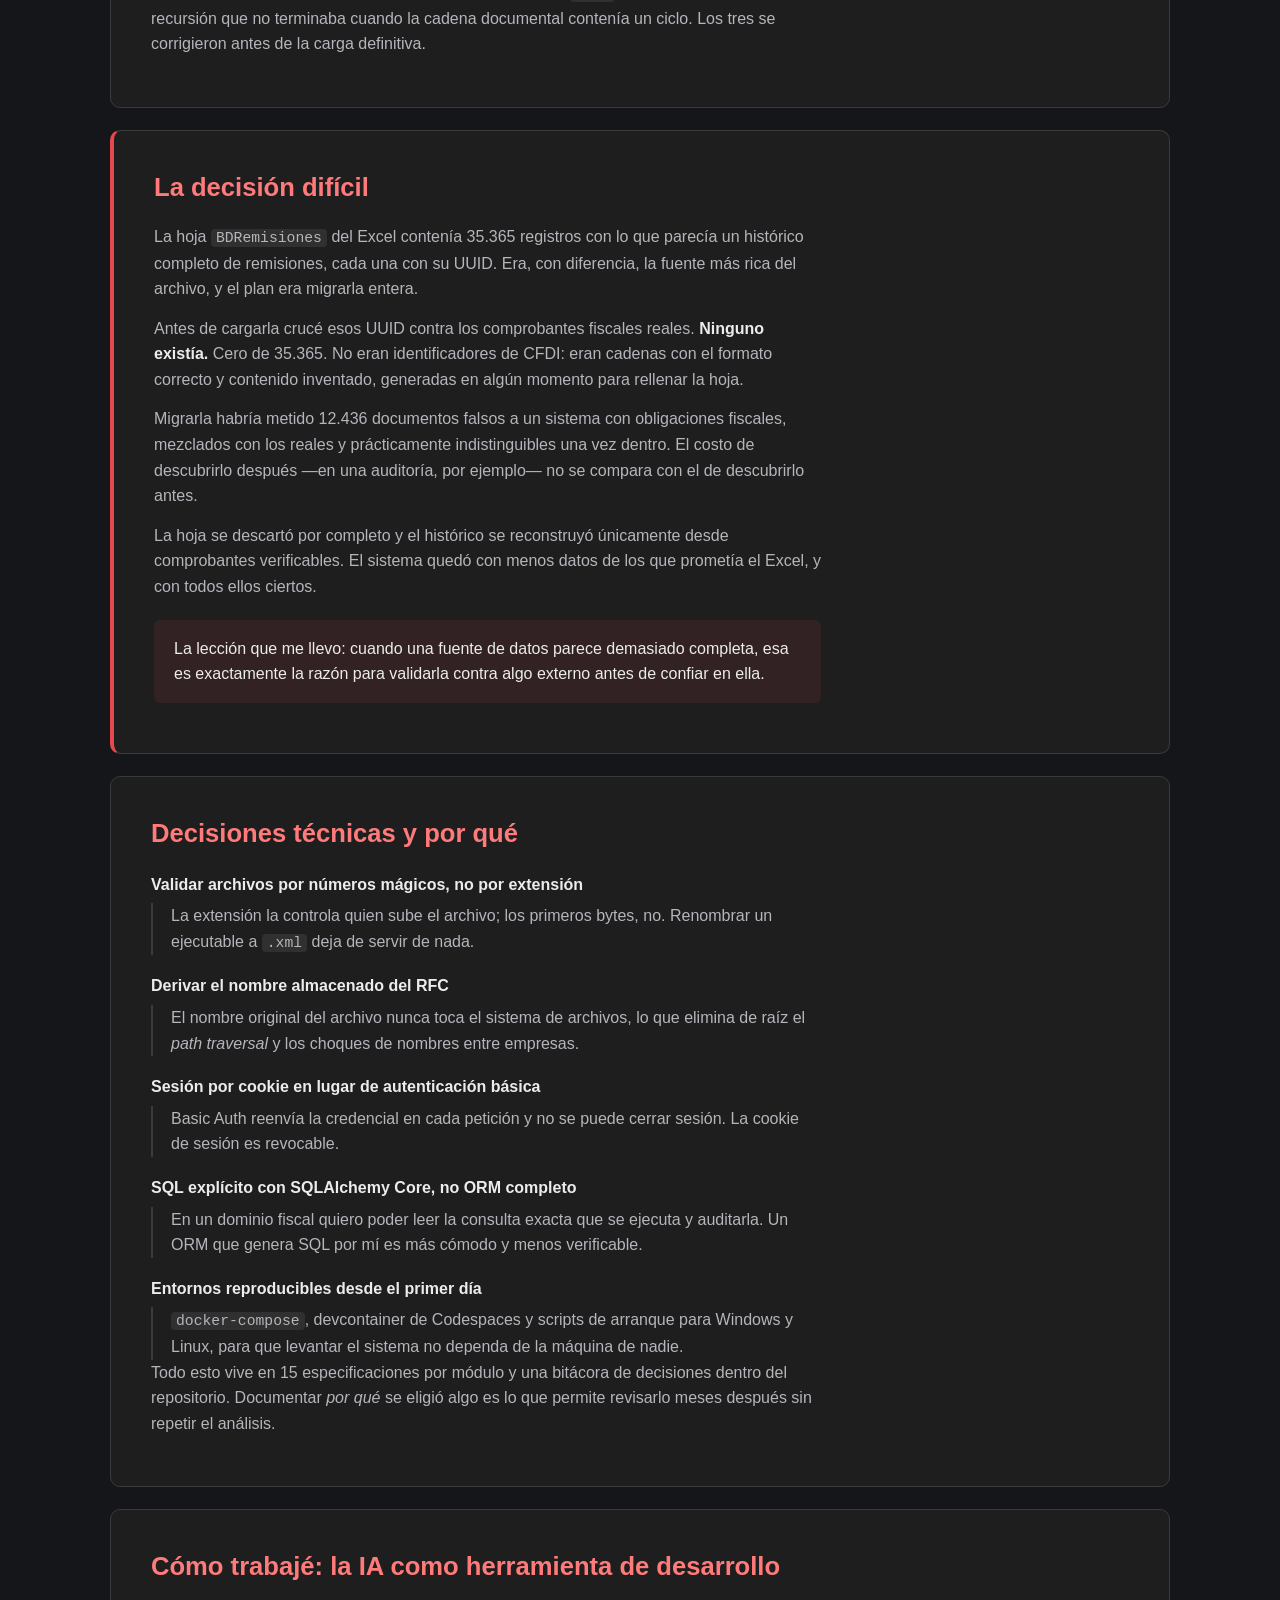
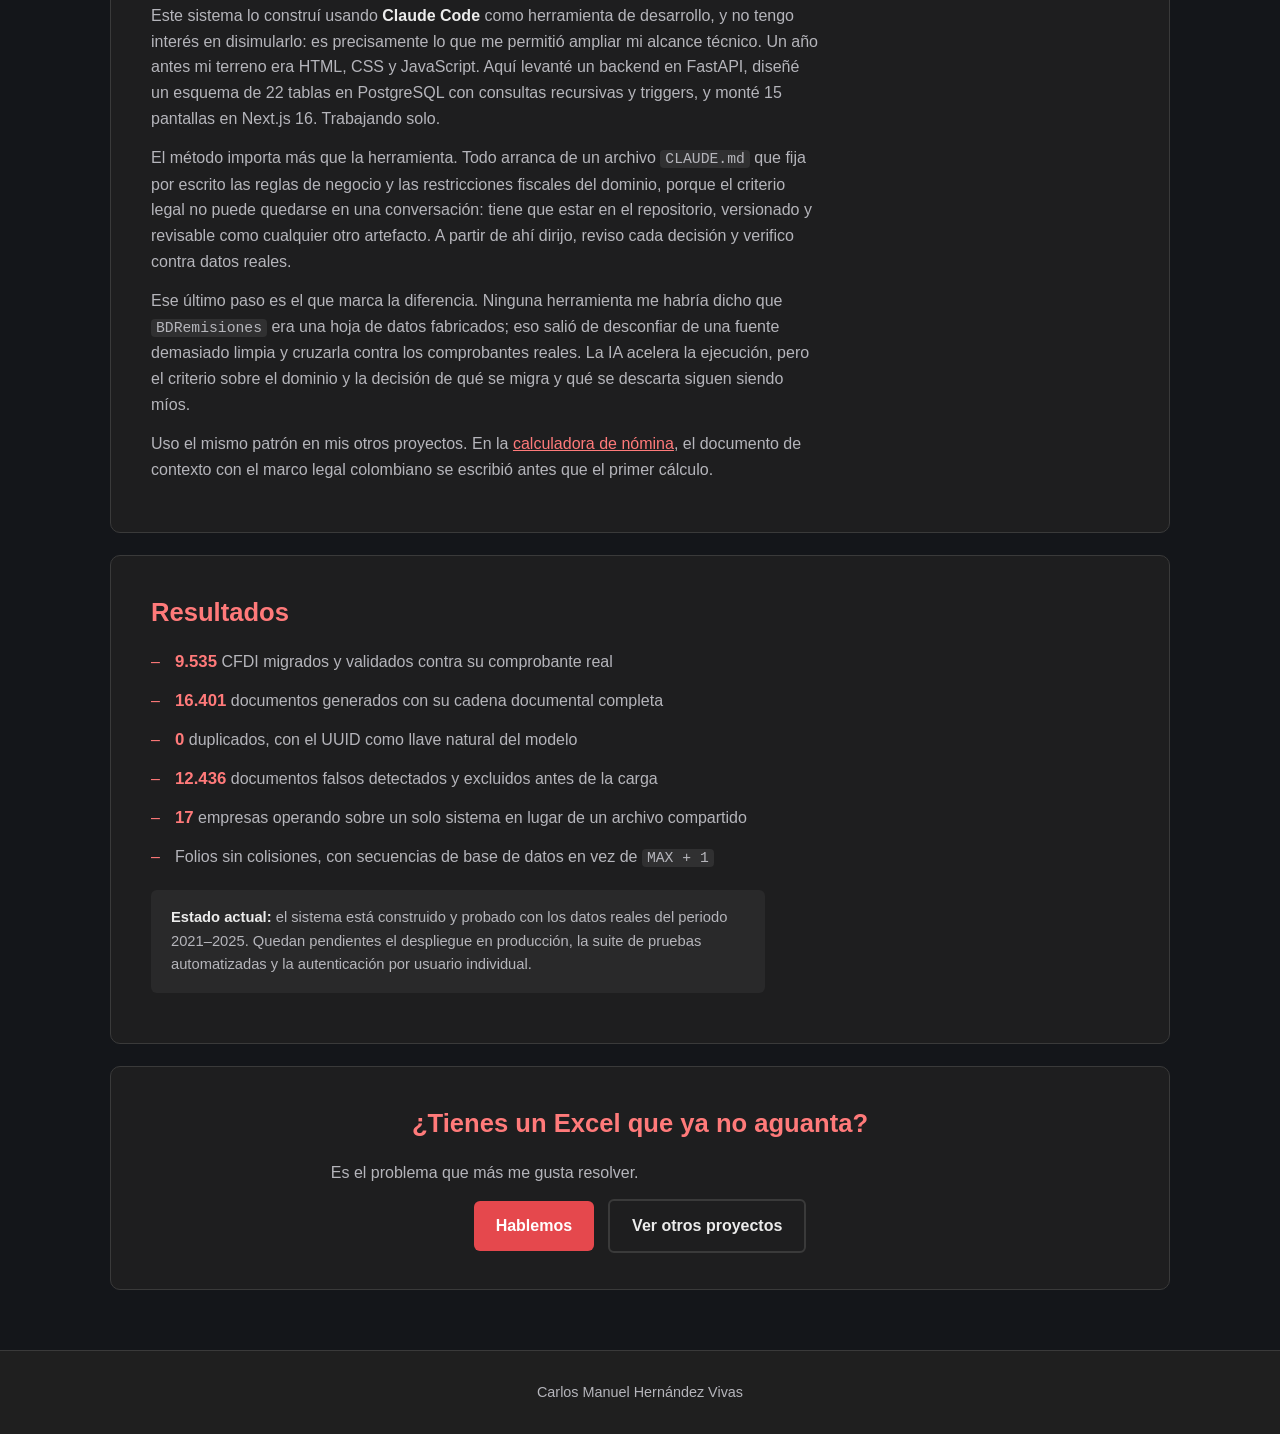
==== commit 6ad7b513: "Actualiza los textos del hero, la seccion de capacidades y el menu Reescribe el titulo y subtitulo d" ====
--- a/caso-cfdi.html
+++ b/caso-cfdi.html
@@ -30,7 +30,7 @@
                 <span>Carlos M. Hernández V.</span>
             </a>
             <ul class="nav-links">
-                <li><a href="index.html#capacidades">Qué hago</a></li>
+                <li><a href="index.html#capacidades">Lo que desarrollo</a></li>
                 <li><a href="index.html#proyectos">Proyectos</a></li>
                 <li><a href="index.html#contacto">Contacto</a></li>
             </ul>
--- a/css/styles.css
+++ b/css/styles.css
@@ -74,19 +74,22 @@
 /* =========================================================
    HEADER  (compartido por las tres páginas)
    ========================================================= */
-header {
-    background: var(--panel);
-    padding: 10px 50px;
-    display: flex;
-    justify-content: center;
-    border-bottom: 1px solid var(--borde);
-}
-
+/* Ojo: esta regla va sobre .site-header, NUNCA sobre el selector `header`.
+   .caso-hero tambien es un <header>, y un `header { display: flex }` global
+   lo convertia en fila y descolocaba todo su contenido. */
 .site-header {
     position: sticky;
     top: 0;
     z-index: 50;
     padding: 0;
+    background: var(--panel);
+    display: flex;
+    justify-content: center;
+    border-bottom: 1px solid var(--borde);
+}
+
+.caso-hero {
+    display: block;
 }
 
 .site-nav {
@@ -207,11 +210,13 @@
 
 .badge {
     display: inline-block;
+    max-width: 100%;
     padding: 5px 12px;
     border-radius: 999px;
     font-size: 0.78rem;
     font-weight: bold;
-    white-space: nowrap;
+    /* sin nowrap: los badges largos deben partirse en movil en vez de
+       estirar la pagina y provocar scroll horizontal */
 }
 
 .badge-vivo {
@@ -540,7 +545,9 @@
 .nota-confidencial {
     margin-top: 16px;
     padding: 14px 18px;
-    background: rgba(33, 150, 243, 0.1);
+    /* opaca a proposito: es el aviso de confidencialidad y debe leerse
+       sin que la imagen de fondo se transparente por detras */
+    background: rgb(26, 35, 46);
     border-left: 3px solid var(--azul);
     border-radius: 6px;
     color: var(--tenue);
@@ -719,8 +726,8 @@
         background-attachment: scroll;
     }
 
-    header {
-        padding: 10px 16px;
+    .site-header {
+        padding: 0;
     }
 
     .site-nav {
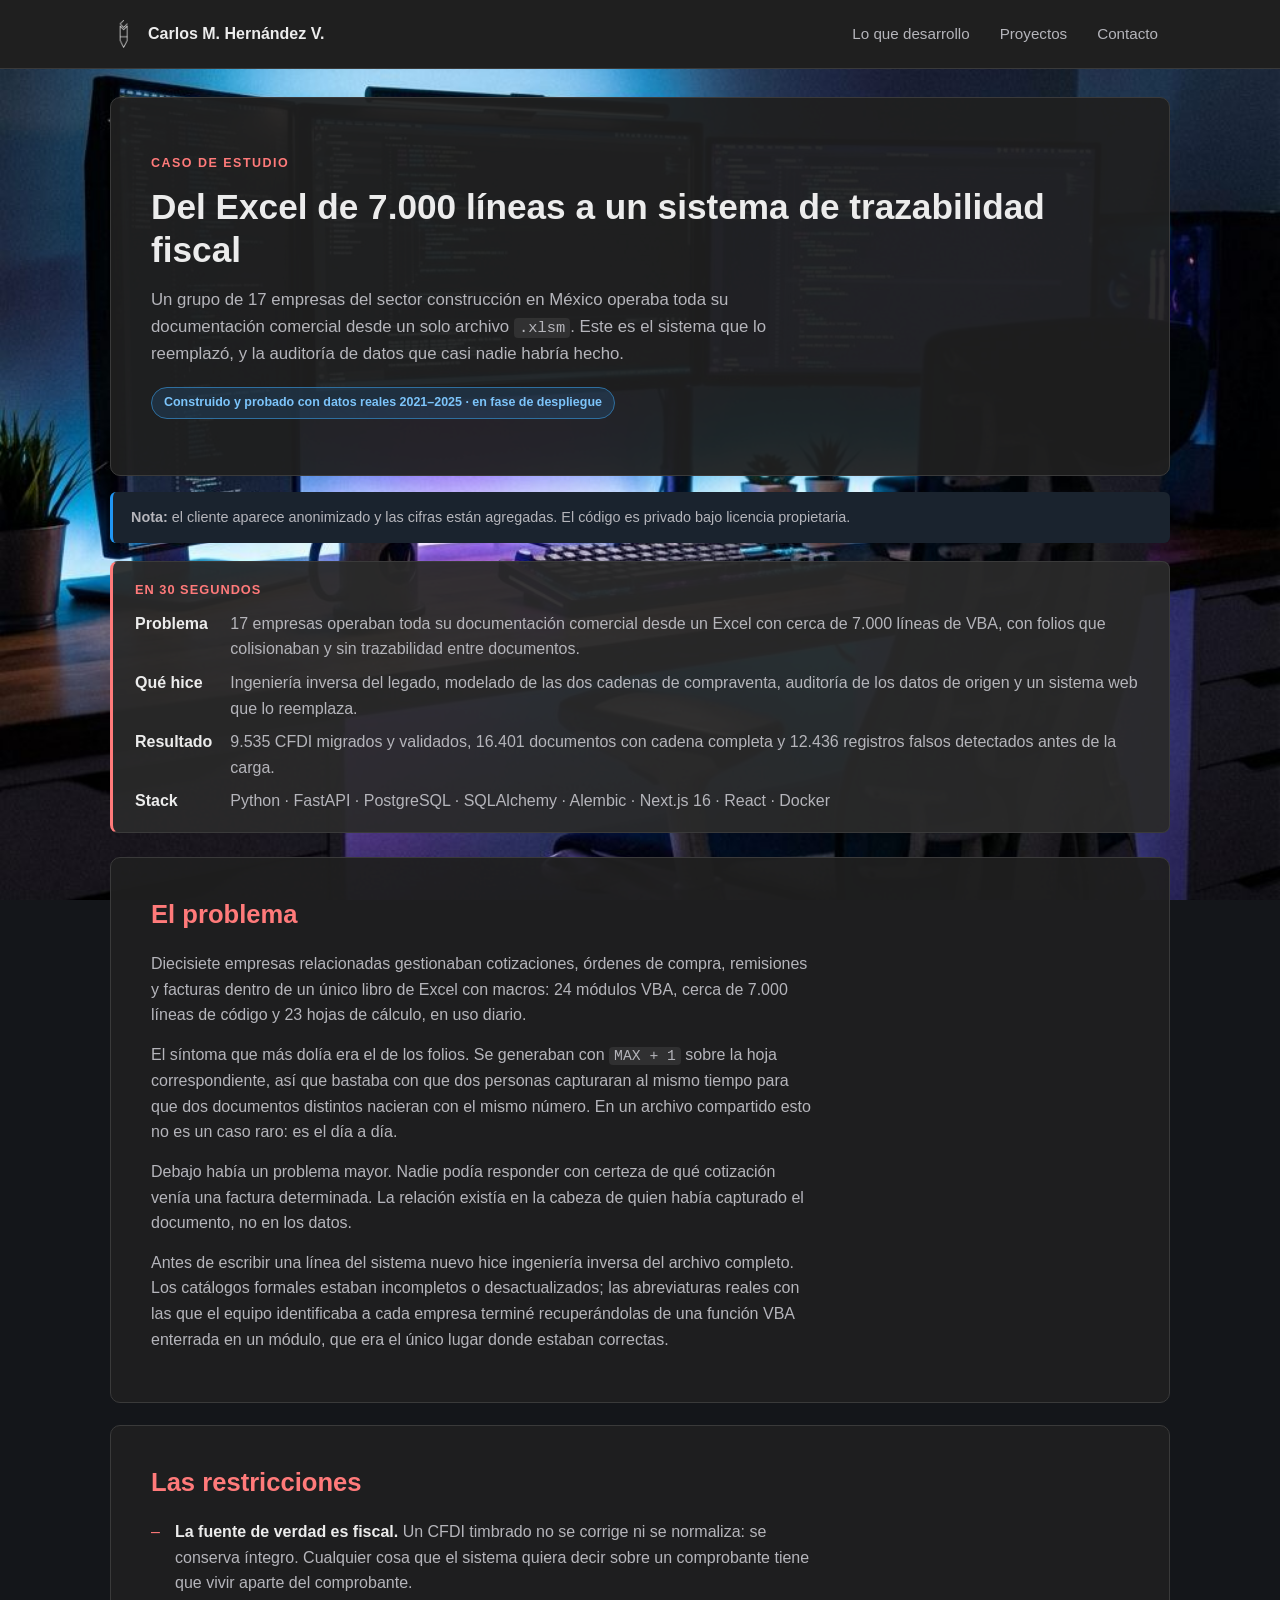
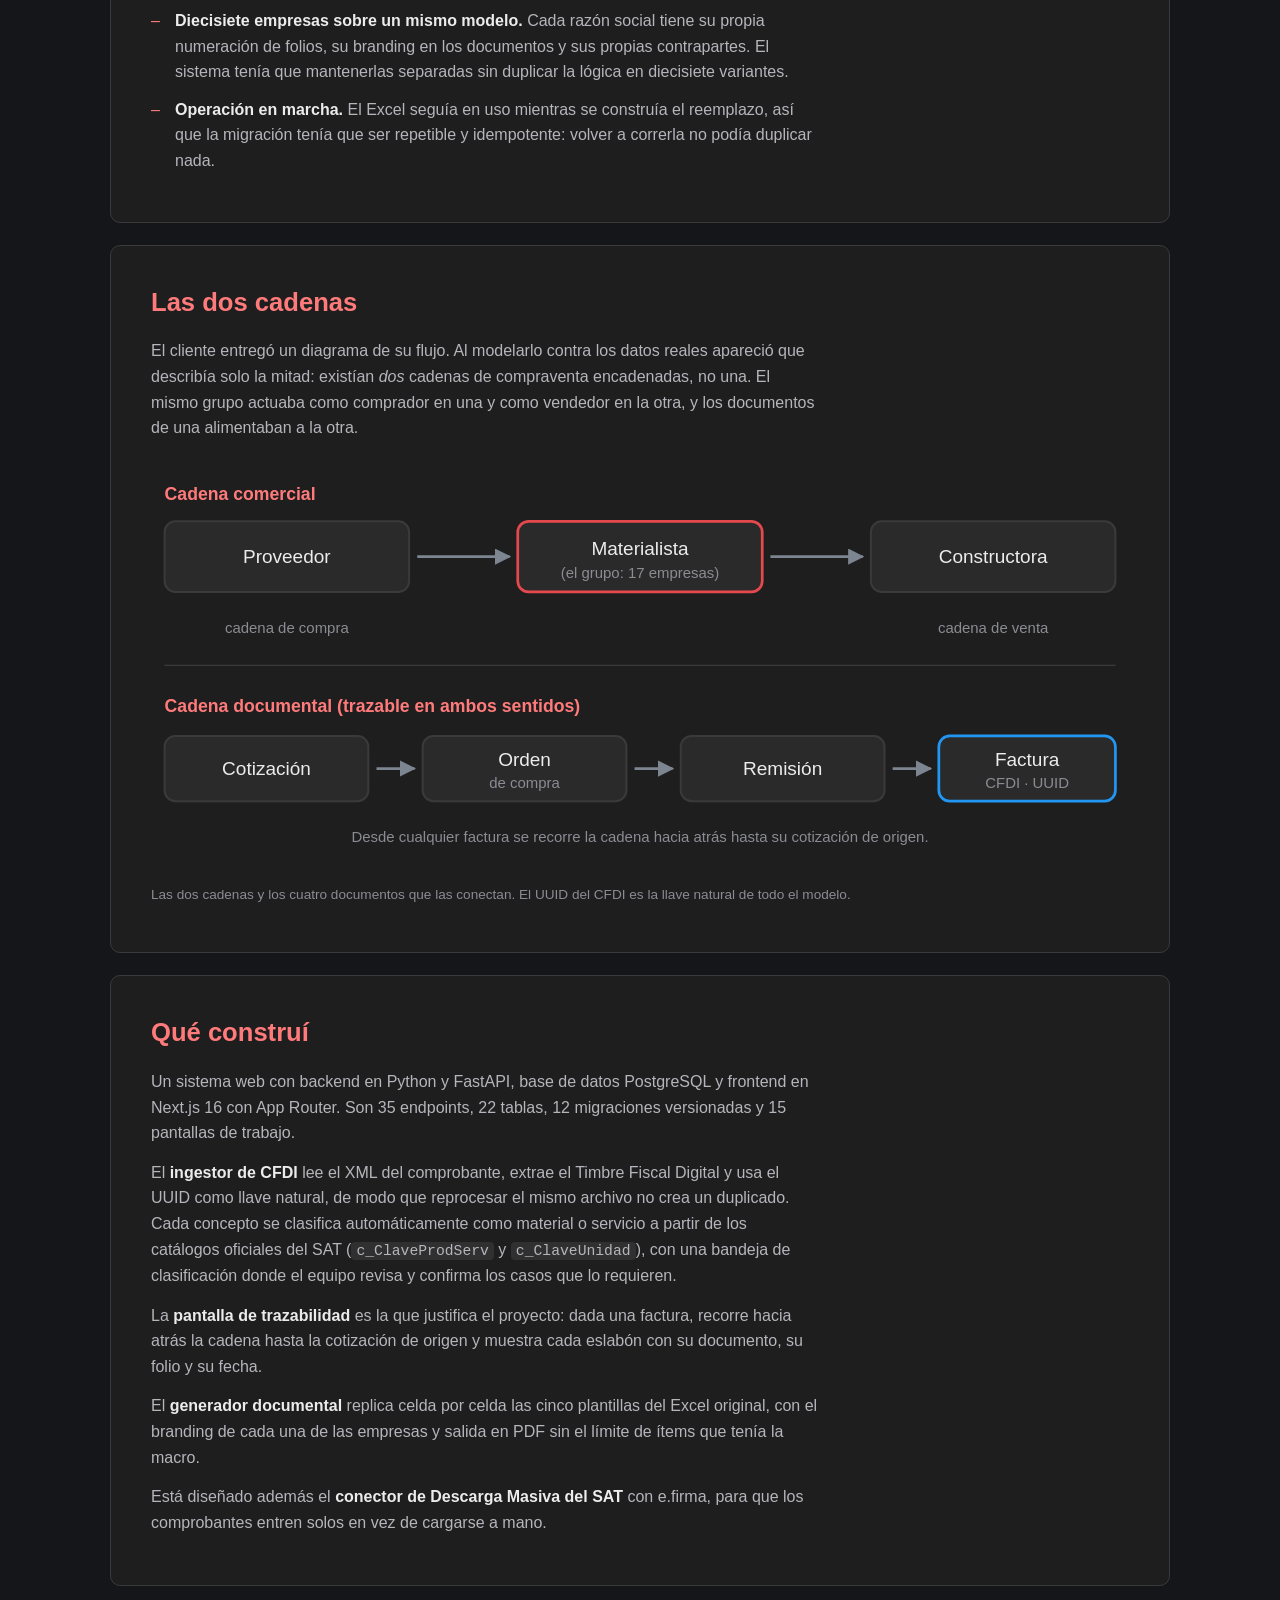
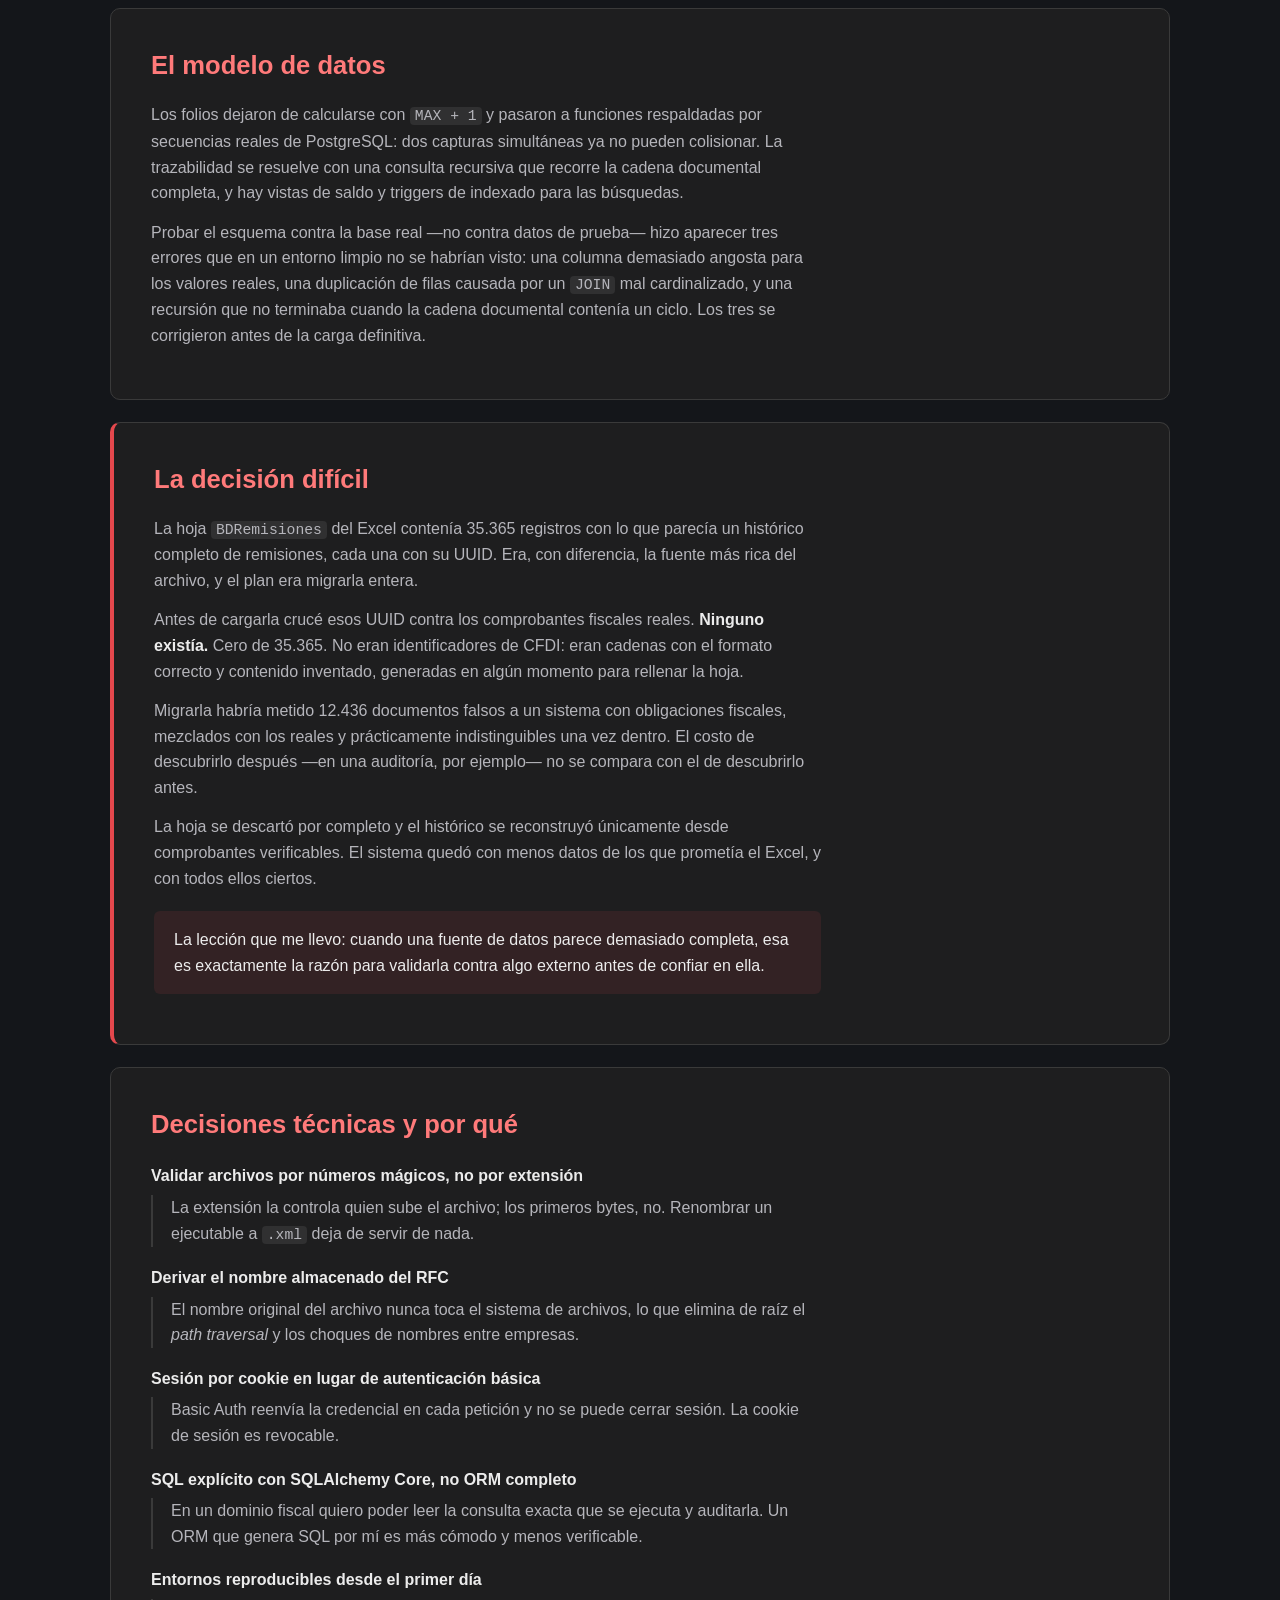
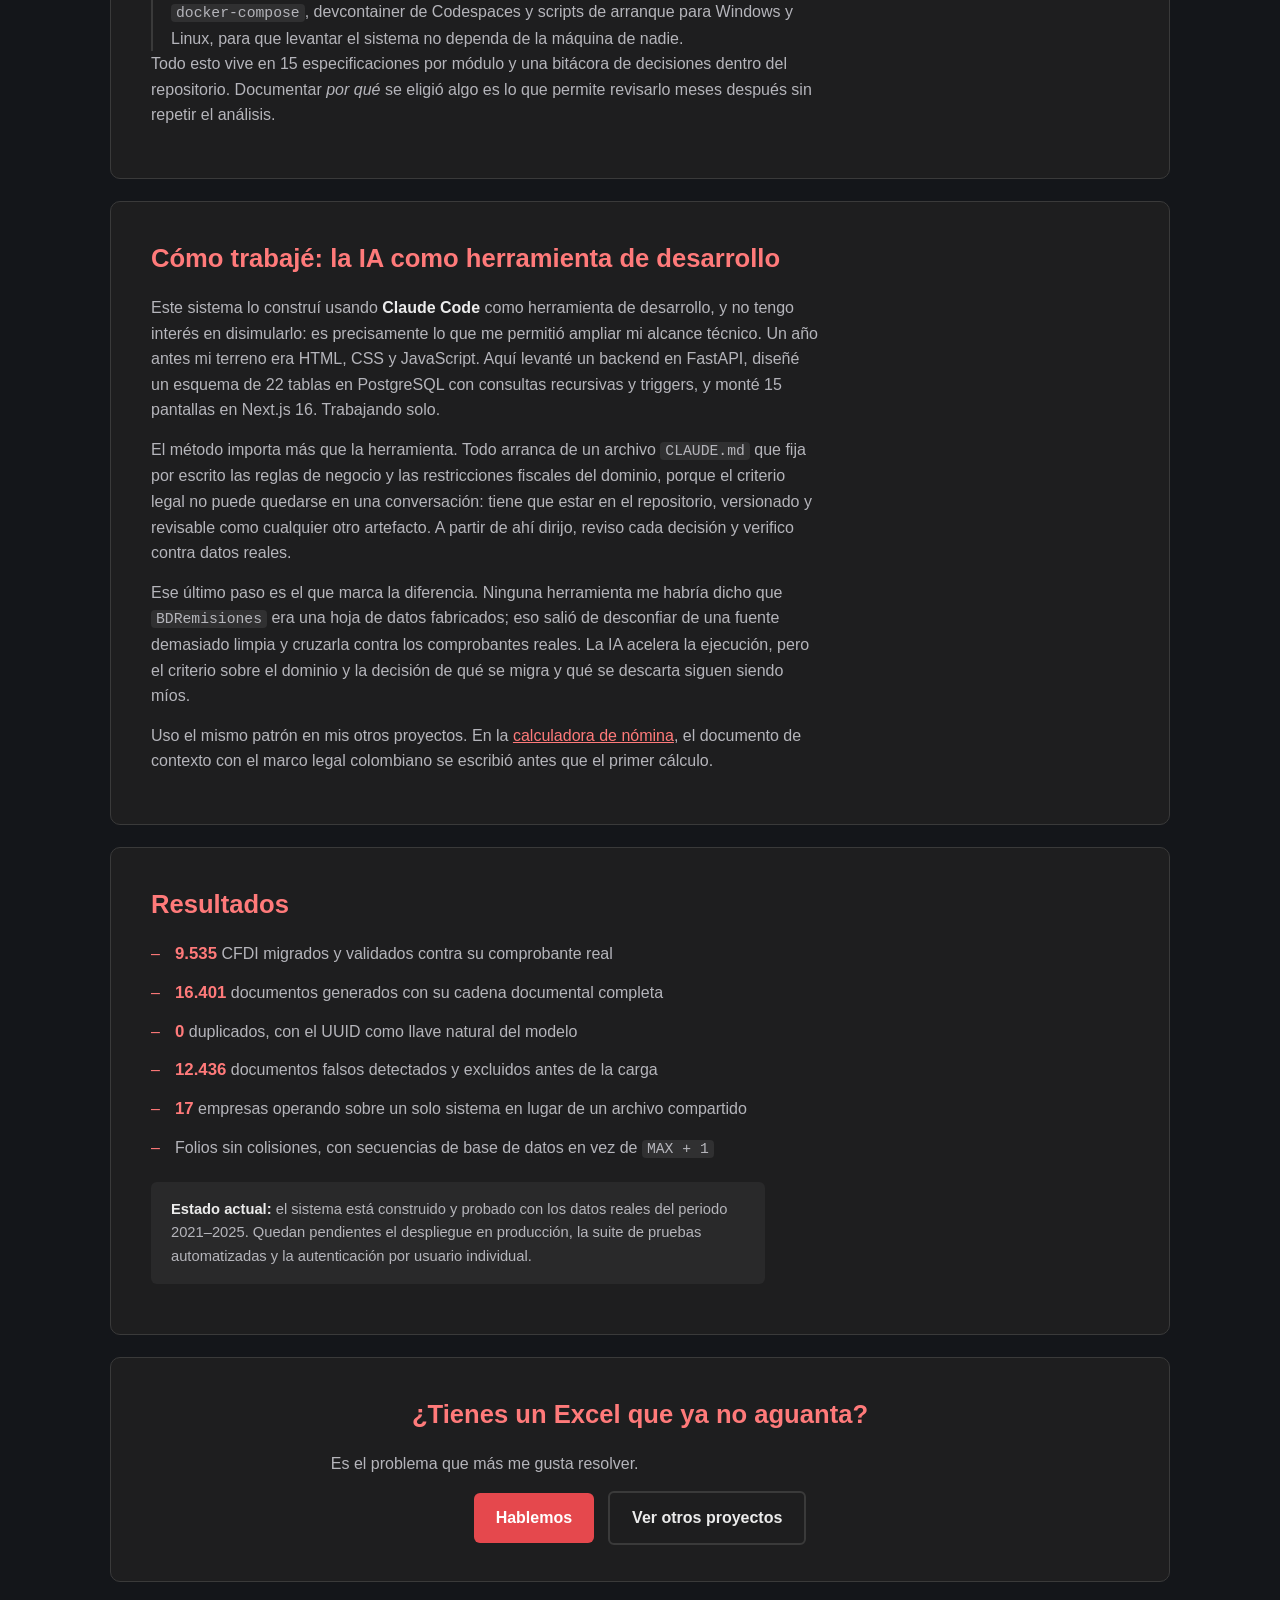
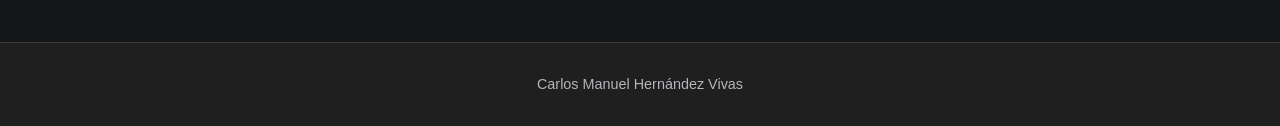
==== commit caf49e1f: "Agrega el caso MiComercializadora y orienta el sitio a analista funcional Proyecto nuevo: - Pagina c" ====
--- a/caso-cfdi.html
+++ b/caso-cfdi.html
@@ -14,7 +14,7 @@
     <meta property="og:title" content="Caso: trazabilidad documental y CFDI 4.0">
     <meta property="og:description"
         content="Migración de un Excel con 7.000 líneas de VBA a un sistema web con ingestión de CFDI, trazabilidad completa y auditoría de datos.">
-    <meta property="og:url" content="https://carlosmhernandezv.github.io/MiPaginaWeb/caso-cfdi.html">
+    <meta property="og:url" content="https://carlosmhernandezv.com/caso-cfdi.html">
 
     <link rel="stylesheet" href="css/styles.css">
     <link rel="icon" sizes="16x16 24x24 32x32 48x48 64x64" href="img/favicon16x16.png">
@@ -61,6 +61,23 @@
             <strong>Nota:</strong> el cliente aparece anonimizado y las cifras están agregadas. El código es privado
             bajo licencia propietaria.
         </aside>
+
+        <div class="caso-resumen">
+            <p class="caso-resumen-titulo">En 30 segundos</p>
+            <dl>
+                <dt>Problema</dt>
+                <dd>17 empresas operaban toda su documentación comercial desde un Excel con cerca de 7.000 líneas de
+                    VBA, con folios que colisionaban y sin trazabilidad entre documentos.</dd>
+                <dt>Qué hice</dt>
+                <dd>Ingeniería inversa del legado, modelado de las dos cadenas de compraventa, auditoría de los datos
+                    de origen y un sistema web que lo reemplaza.</dd>
+                <dt>Resultado</dt>
+                <dd>9.535 CFDI migrados y validados, 16.401 documentos con cadena completa y 12.436 registros falsos
+                    detectados antes de la carga.</dd>
+                <dt>Stack</dt>
+                <dd>Python · FastAPI · PostgreSQL · SQLAlchemy · Alembic · Next.js 16 · React · Docker</dd>
+            </dl>
+        </div>
 
         <section id="el-problema" class="caso-seccion">
             <h2>El problema</h2>
--- a/css/styles.css
+++ b/css/styles.css
@@ -28,7 +28,7 @@
 body {
     font-family: Arial, Helvetica, sans-serif;
     background-color: #14161a;
-    background-image: url('../img/programmer_theme_bg.png');
+    background-image: url('../img/programmer_theme_bg.jpg');
     background-size: cover;
     background-attachment: fixed;
     background-position: center;
@@ -279,6 +279,29 @@
     color: var(--texto);
 }
 
+/* El rol va encima del H1 y con el color de acento: es lo primero que busca
+   un reclutador. */
+.hero-rol {
+    color: var(--acento-texto);
+    font-weight: bold;
+    letter-spacing: 0.5px;
+}
+
+.hero-disponible {
+    color: var(--texto);
+    font-size: 0.92rem;
+    margin: -12px 0 24px;
+}
+
+/* Correo visible como botón: un ícono no basta para que te escriban. */
+.contacto-correo {
+    margin-top: 22px;
+}
+
+.contacto-correo .btn {
+    overflow-wrap: anywhere;
+}
+
 .hero-acciones {
     display: flex;
     gap: 14px;
@@ -288,14 +311,20 @@
 /* =========================================================
    CIFRAS
    ========================================================= */
+/* Flex y no rejilla: con cinco cifras, una rejilla auto-fit dejaba la quinta
+   sola en una fila a anchos de laptop. Con flex-wrap la fila incompleta se
+   estira hasta llenar el ancho, y min-width: 0 deja encoger cada caja en
+   pantallas angostas en vez de desbordar la página. */
 .cifras {
-    display: grid;
-    grid-template-columns: repeat(auto-fit, minmax(190px, 1fr));
+    display: flex;
+    flex-wrap: wrap;
     gap: 16px;
     margin-top: 28px;
 }
 
 .cifra {
+    flex: 1 1 170px;
+    min-width: 0;
     background: rgba(42, 42, 42, 0.94);
     border: 1px solid var(--borde);
     border-radius: var(--radio);
@@ -322,7 +351,10 @@
    ========================================================= */
 .cap-grid {
     display: grid;
-    grid-template-columns: repeat(auto-fit, minmax(300px, 1fr));
+    /* El min() evita que la tarjeta imponga 300px cuando la pantalla es más
+       angosta que eso: por debajo de ~320px la columna se encoge en vez de
+       desbordar la página. */
+    grid-template-columns: repeat(auto-fit, minmax(min(300px, 100%), 1fr));
     gap: 18px;
 }
 
@@ -340,6 +372,12 @@
     border-left-color: var(--acento-texto);
 }
 
+/* Tarjeta de cierre a todo el ancho: con siete capacidades, la última quedaría
+   sola en su fila tanto a dos como a tres columnas. */
+.cap-card.cap-ancha {
+    grid-column: 1 / -1;
+}
+
 .cap-card h3 {
     font-size: 1.12rem;
     margin-bottom: 10px;
@@ -366,6 +404,12 @@
 
 .cap-link::after {
     content: " \2192";
+}
+
+/* Capacidad con evidencia en dos casos: el segundo enlace va pegado al
+   primero en lugar de abrir otro hueco de 14px. */
+.cap-link+.cap-link {
+    margin-top: 6px;
 }
 
 .cap-link:hover {
@@ -673,6 +717,92 @@
     margin-top: 10px;
 }
 
+/* ---------- Capturas de pantalla en los casos ----------
+   Mismo lenguaje que .diagrama: borde del panel y pie gris. Las capturas son
+   de entornos de prueba con datos ficticios. */
+.captura {
+    margin: 24px 0 10px;
+}
+
+.captura img {
+    display: block;
+    width: 100%;
+    height: auto;
+    border: 1px solid var(--borde);
+    border-radius: 8px;
+}
+
+.captura figcaption {
+    color: #8b8b93;
+    font-size: 0.85rem;
+    margin-top: 10px;
+}
+
+/* Dos capturas lado a lado en escritorio; se apilan en pantallas angostas. */
+.captura-par {
+    display: grid;
+    grid-template-columns: repeat(auto-fit, minmax(min(280px, 100%), 1fr));
+    gap: 14px;
+    align-items: start;
+}
+
+/* La app del conductor es de celular: se muestra angosta y centrada. */
+.captura-movil img {
+    max-width: 300px;
+    margin: 0 auto;
+}
+
+.captura-movil figcaption {
+    text-align: center;
+}
+
+/* ---------- «En 30 segundos»: resumen al inicio de cada caso ----------
+   Para quien solo va a leer cuatro líneas: problema, qué hice, resultado, stack. */
+.caso-resumen {
+    margin: 18px 0 24px;
+    padding: 18px 22px;
+    background: rgba(42, 42, 42, 0.94);
+    border: 1px solid var(--borde);
+    border-left: 3px solid var(--acento-texto);
+    border-radius: 8px;
+}
+
+.caso-resumen dl {
+    display: grid;
+    grid-template-columns: max-content 1fr;
+    gap: 8px 18px;
+    margin: 0;
+}
+
+.caso-resumen-titulo {
+    margin-bottom: 10px;
+    font-size: 0.8rem;
+    font-weight: bold;
+    letter-spacing: 1px;
+    text-transform: uppercase;
+    color: var(--acento-texto);
+}
+
+.caso-resumen dt {
+    font-weight: bold;
+}
+
+.caso-resumen dd {
+    margin: 0;
+    color: var(--tenue);
+}
+
+@media (max-width: 560px) {
+    .caso-resumen dl {
+        grid-template-columns: 1fr;
+        gap: 2px;
+    }
+
+    .caso-resumen dd {
+        margin-bottom: 8px;
+    }
+}
+
 .svg-caja {
     fill: #2a2a2a;
     stroke: var(--borde);
@@ -737,6 +867,16 @@
 
     .nav-links {
         justify-content: center;
+        gap: 2px;
+    }
+
+    /* Los cuatro enlaces caben en una sola fila si el texto y el relleno
+       acompañan al ancho de pantalla: ~3.5vw es la proporción que hace que
+       "Lo que desarrollo" + los otros tres entren desde 320px. Los topes del
+       clamp dejan intacto el tamaño de escritorio en cuanto hay sitio. */
+    .nav-links a {
+        padding: 11px clamp(4px, 1.6vw, 12px);
+        font-size: clamp(0.7rem, 3.5vw, 0.95rem);
     }
 
     main {
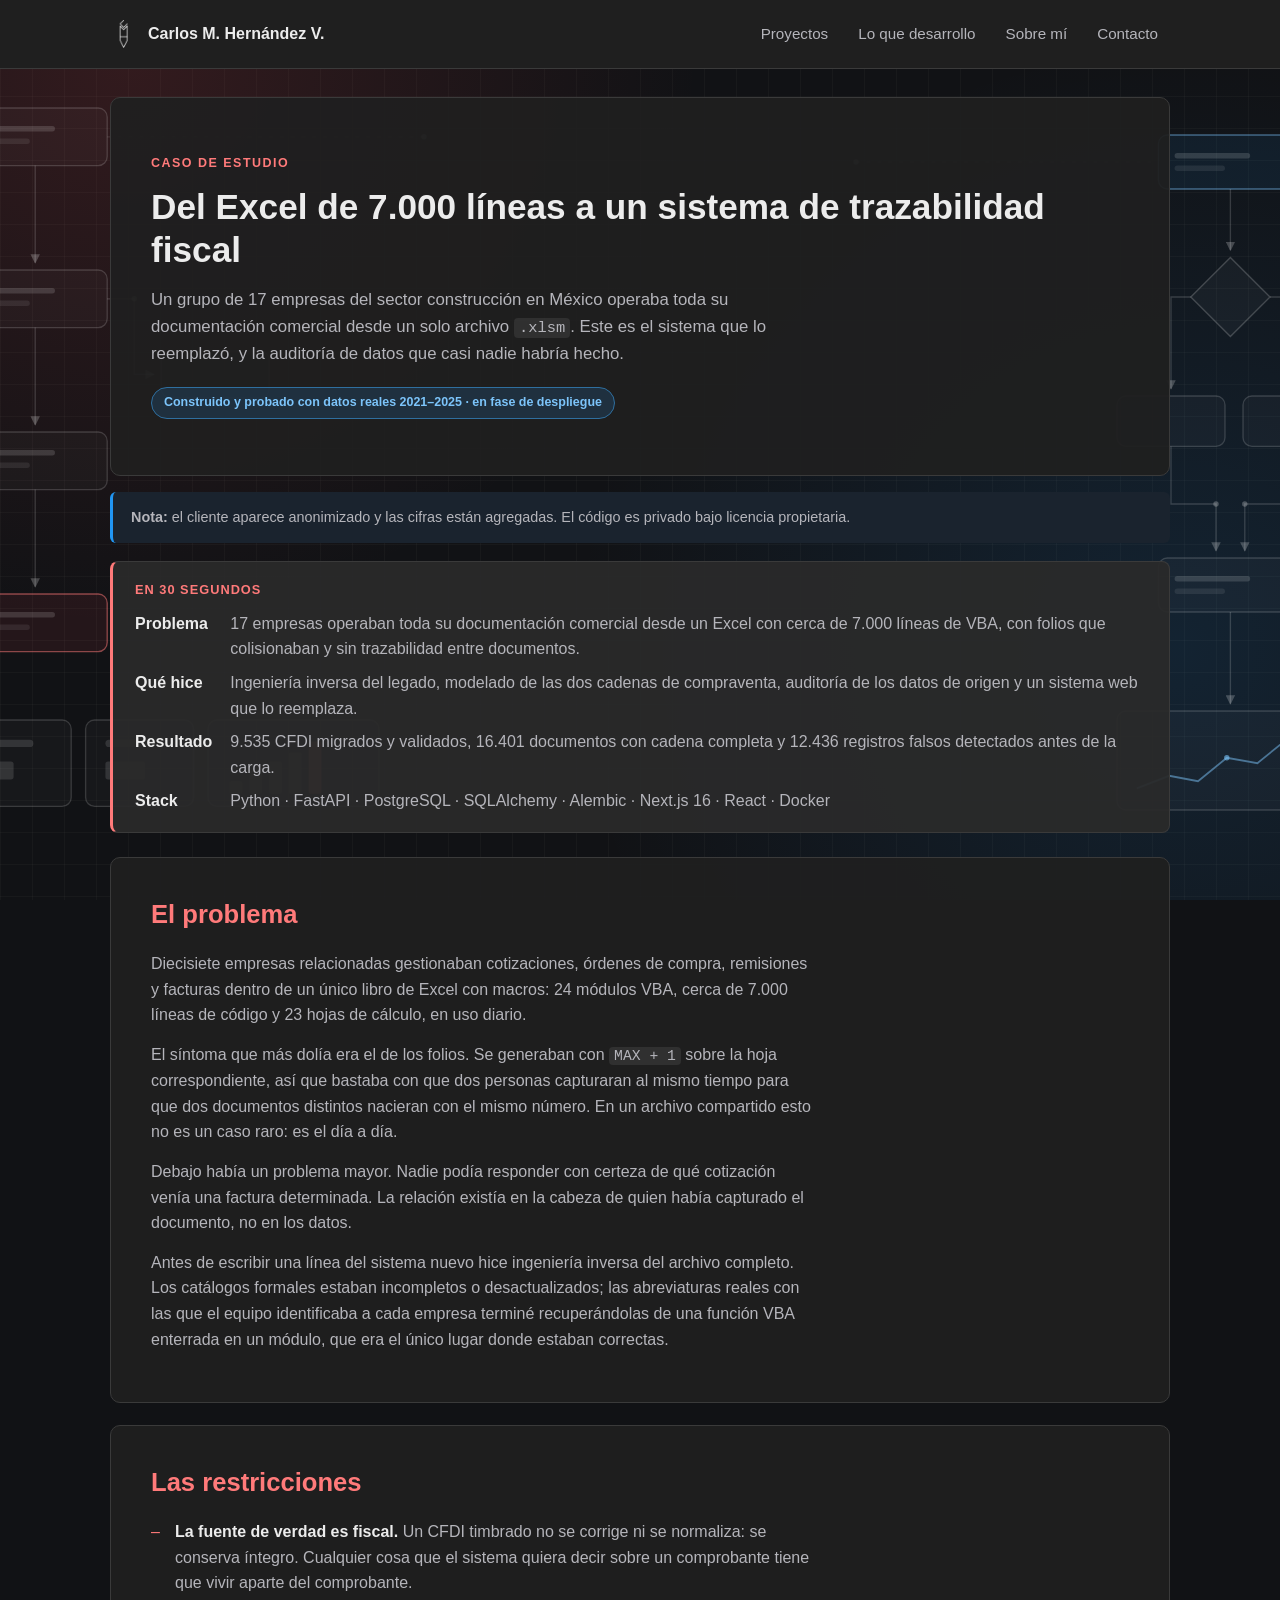
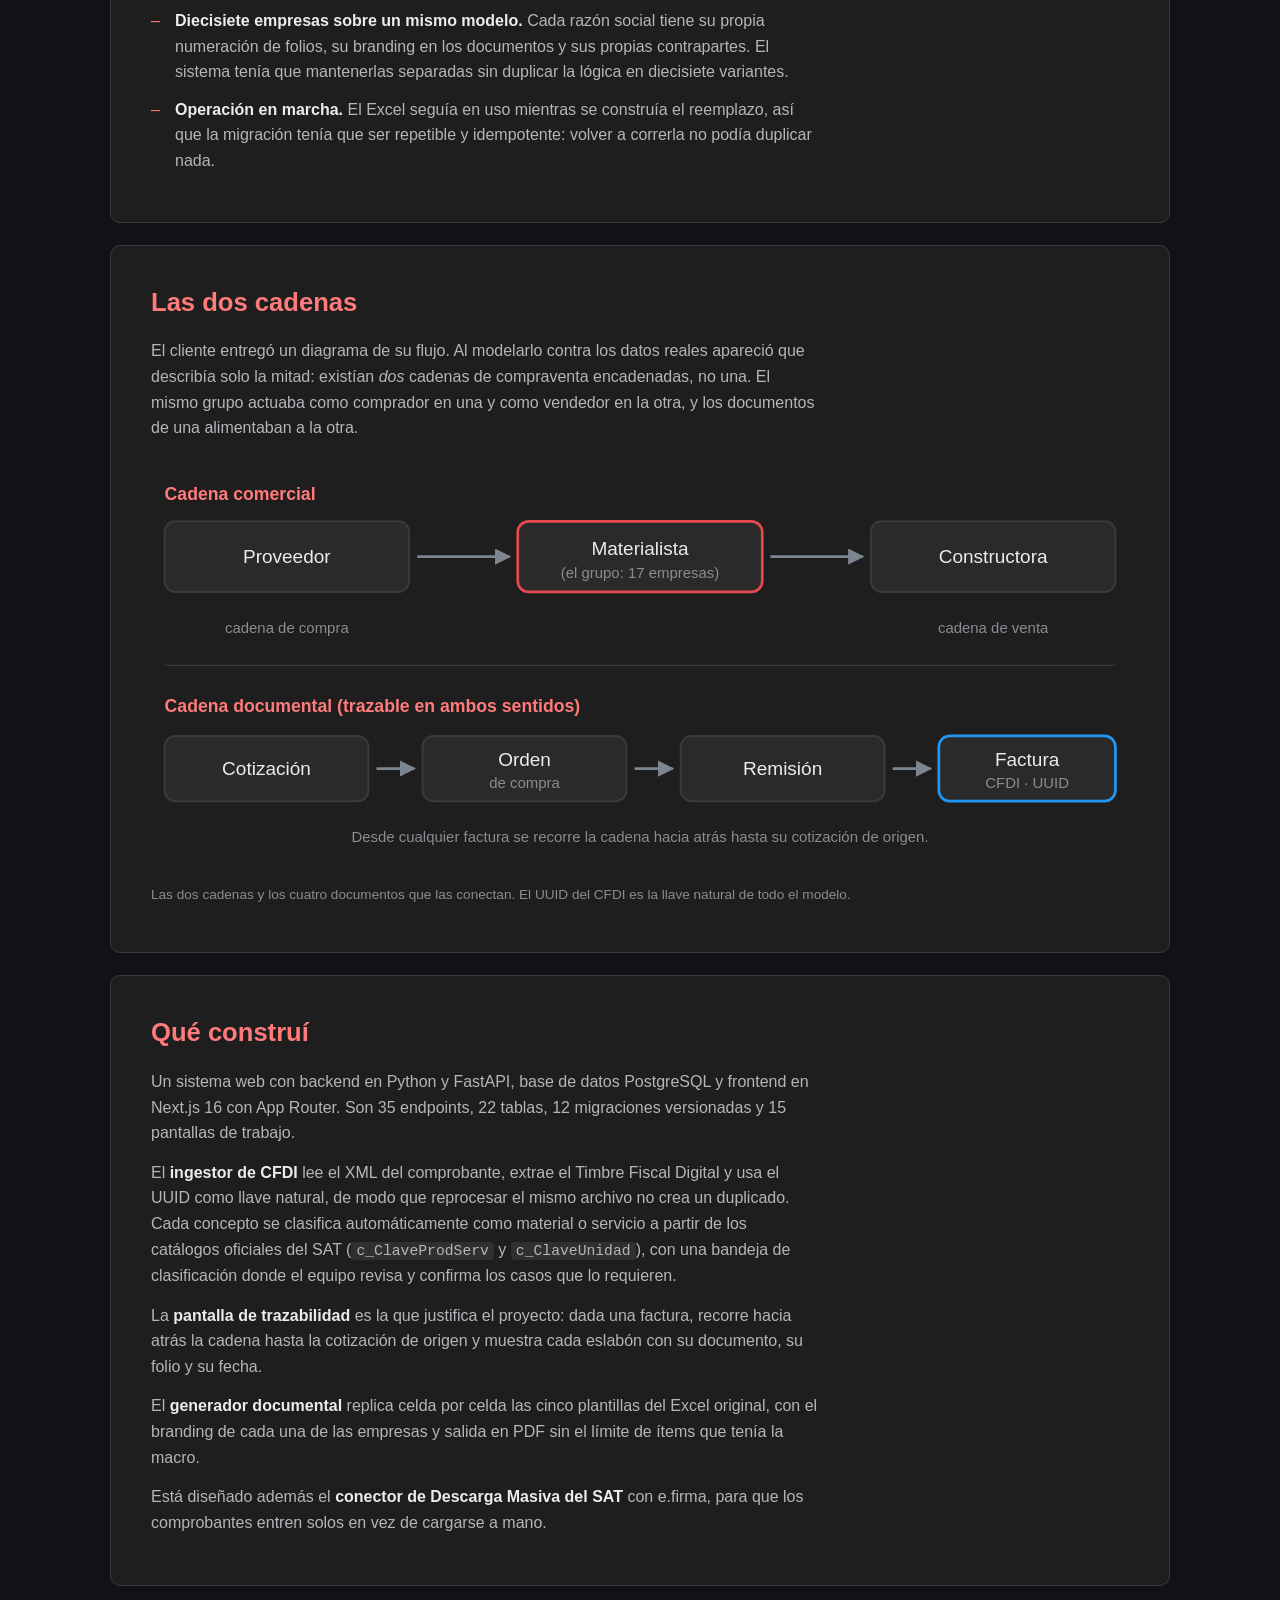
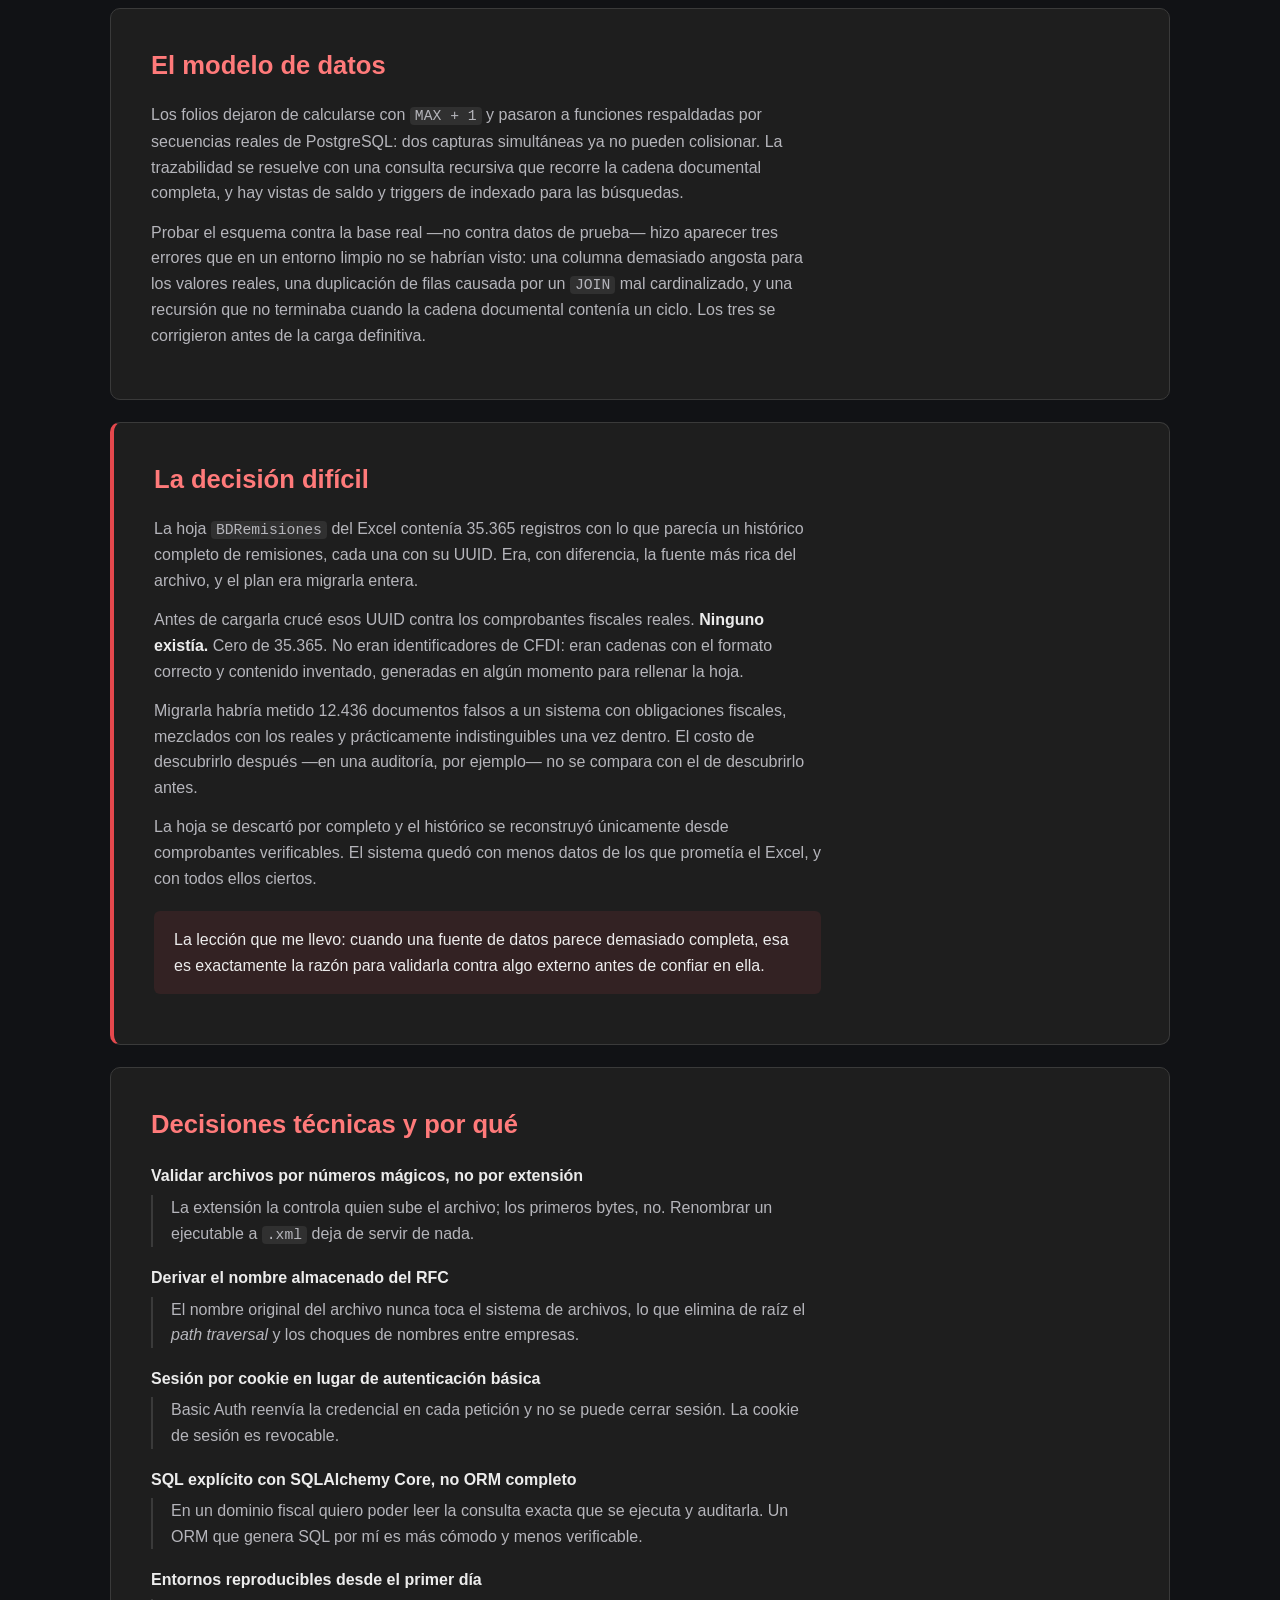
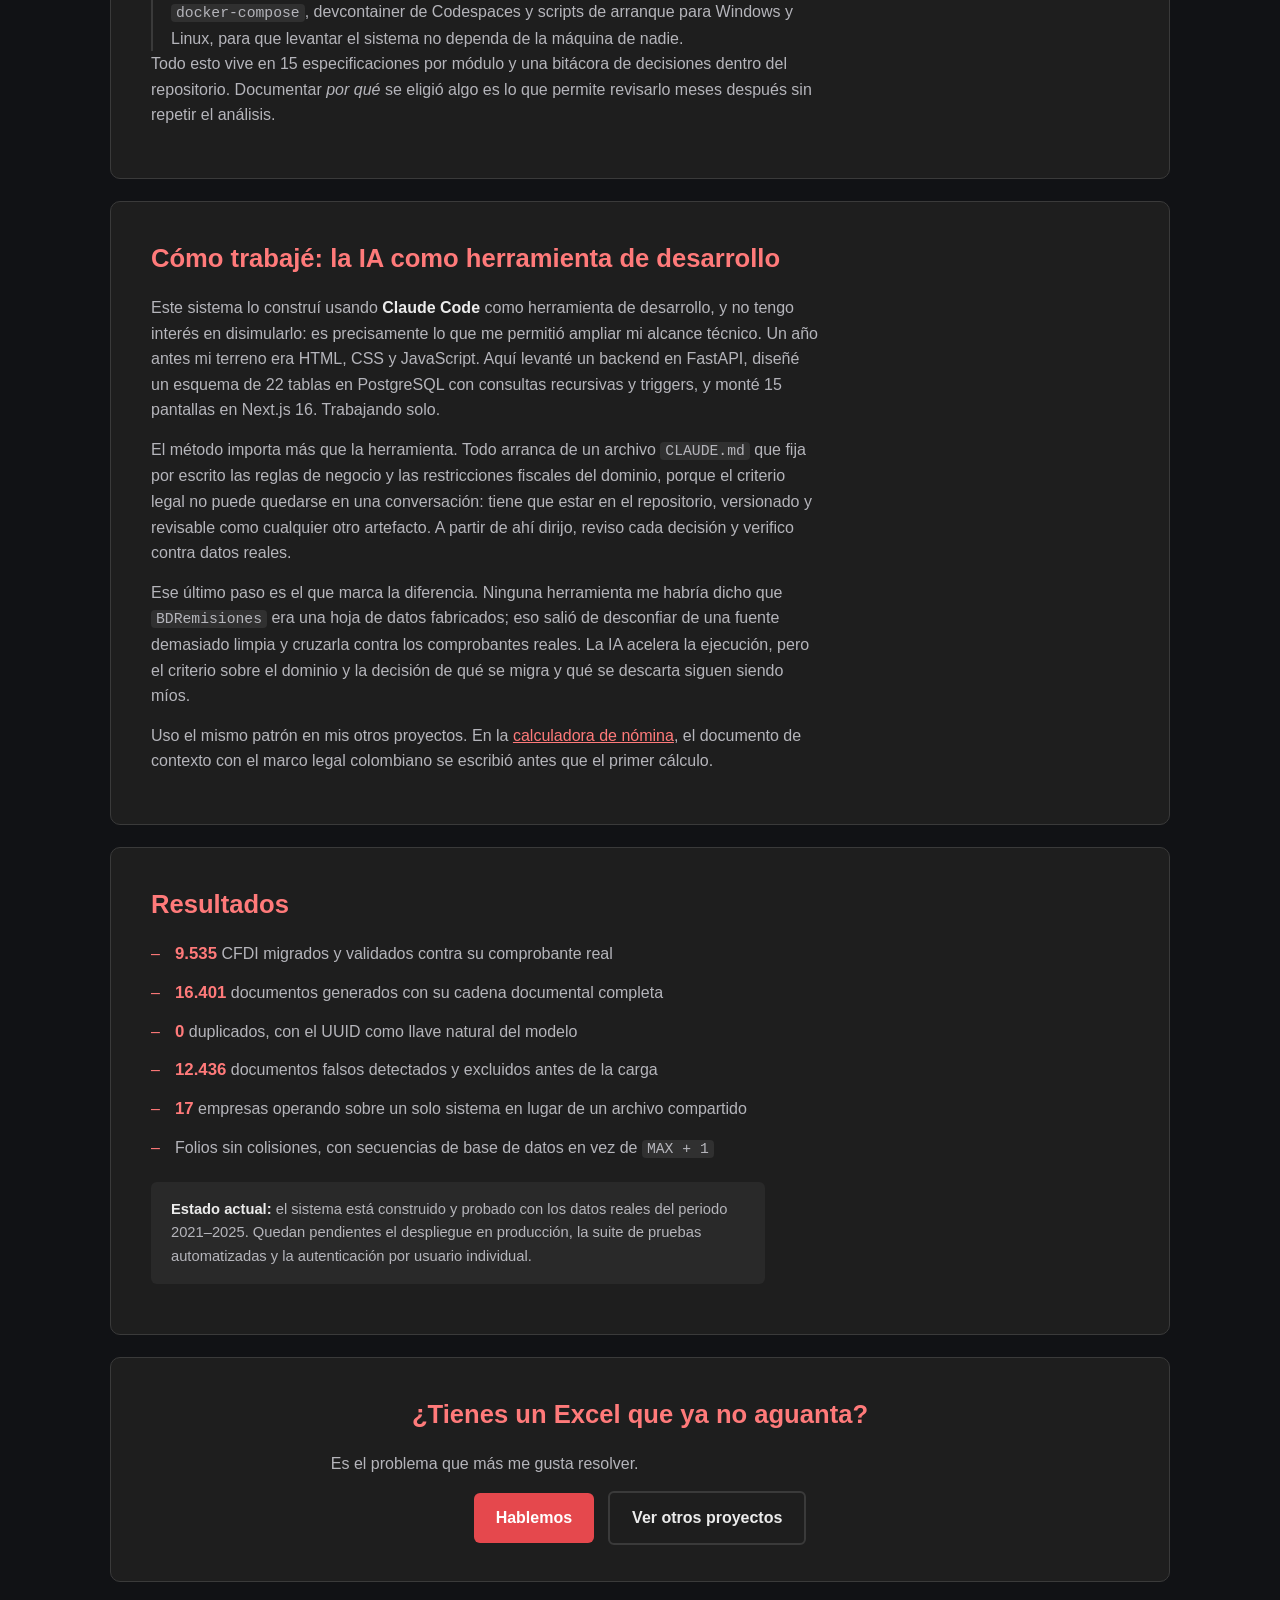
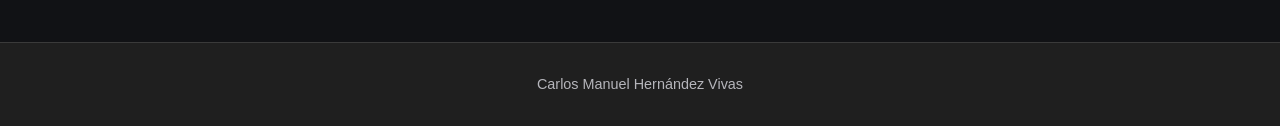
==== commit 3cf69498: "Fondo propio, Sobre mi en dos columnas y menu igual en todas las paginas Fondo: la foto de escritori" ====
--- a/caso-cfdi.html
+++ b/caso-cfdi.html
@@ -30,8 +30,9 @@
                 <span>Carlos M. Hernández V.</span>
             </a>
             <ul class="nav-links">
+                <li><a href="index.html#proyectos">Proyectos</a></li>
                 <li><a href="index.html#capacidades">Lo que desarrollo</a></li>
-                <li><a href="index.html#proyectos">Proyectos</a></li>
+                <li><a href="index.html#sobre-mi">Sobre mí</a></li>
                 <li><a href="index.html#contacto">Contacto</a></li>
             </ul>
         </nav>
--- a/css/styles.css
+++ b/css/styles.css
@@ -25,13 +25,22 @@
     scroll-behavior: smooth;
 }
 
+/* Fondo propio, sin fotos de stock: un mapa de procesos abstracto (img/fondo-flujos.svg)
+   sobre una rejilla tenue tipo plano y dos halos con los colores del sitio. El SVG va
+   en «cover» para que se lea como una composición y no como un mosaico repetido. */
 body {
     font-family: Arial, Helvetica, sans-serif;
-    background-color: #14161a;
-    background-image: url('../img/programmer_theme_bg.jpg');
-    background-size: cover;
+    background-color: #111215;
+    background-image:
+        url('../img/fondo-flujos.svg'),
+        radial-gradient(circle at 10% 6%, rgba(229, 72, 77, 0.16), transparent 40%),
+        radial-gradient(circle at 92% 72%, rgba(33, 150, 243, 0.13), transparent 45%),
+        linear-gradient(rgba(255, 255, 255, 0.028) 1px, transparent 1px),
+        linear-gradient(90deg, rgba(255, 255, 255, 0.028) 1px, transparent 1px);
+    background-size: cover, auto, auto, 32px 32px, 32px 32px;
+    background-repeat: no-repeat, no-repeat, no-repeat, repeat, repeat;
+    background-position: center, 0 0, 0 0, 0 0, 0 0;
     background-attachment: fixed;
-    background-position: center;
     color: var(--texto);
     line-height: 1.6;
 }
@@ -296,6 +305,10 @@
 /* Correo visible como botón: un ícono no basta para que te escriban. */
 .contacto-correo {
     margin-top: 22px;
+    display: flex;
+    flex-wrap: wrap;
+    justify-content: center;
+    gap: 12px;
 }
 
 .contacto-correo .btn {
@@ -493,10 +506,101 @@
 /* =========================================================
    SOBRE MÍ
    ========================================================= */
-.sobre-texto p {
-    color: var(--tenue);
-    max-width: 75ch;
+/* Sobre mí en dos columnas: el relato a la izquierda y, a la derecha, una ficha
+   con lo que un reclutador busca primero. En pantallas angostas se apilan. */
+.sobre-grid {
+    display: grid;
+    grid-template-columns: minmax(0, 1.65fr) minmax(0, 1fr);
+    gap: 36px;
+    align-items: start;
+    margin-top: 8px;
+}
+
+.sobre-relato p {
+    color: var(--tenue);
     margin-bottom: 16px;
+}
+
+.sobre-relato .sobre-cita {
+    font-size: 1.35rem;
+    line-height: 1.45;
+    color: var(--texto);
+    border-left: 3px solid var(--acento);
+    padding-left: 18px;
+    margin-bottom: 20px;
+}
+
+.sobre-principios {
+    list-style: none;
+    counter-reset: principio;
+    display: grid;
+    gap: 16px;
+    margin-top: 24px;
+}
+
+.sobre-principios li {
+    counter-increment: principio;
+    position: relative;
+    padding-left: 46px;
+    color: var(--tenue);
+}
+
+.sobre-principios li::before {
+    content: counter(principio);
+    position: absolute;
+    left: 0;
+    top: 0;
+    width: 30px;
+    height: 30px;
+    border-radius: 50%;
+    border: 1px solid var(--acento);
+    color: var(--acento-texto);
+    font-weight: bold;
+    font-size: 0.9rem;
+    display: flex;
+    align-items: center;
+    justify-content: center;
+}
+
+.sobre-principios strong {
+    display: block;
+    color: var(--texto);
+    margin-bottom: 2px;
+}
+
+.sobre-ficha {
+    background: var(--panel-2);
+    border: 1px solid var(--borde);
+    border-top: 3px solid var(--acento);
+    border-radius: 0 0 var(--radio) var(--radio);
+    padding: 22px 24px;
+}
+
+.sobre-ficha dt {
+    color: #8b8b93;
+    font-size: 0.76rem;
+    font-weight: bold;
+    letter-spacing: 0.6px;
+    text-transform: uppercase;
+}
+
+.sobre-ficha dd {
+    color: var(--texto);
+    margin: 2px 0 14px;
+}
+
+.sobre-acciones {
+    display: flex;
+    flex-wrap: wrap;
+    gap: 10px;
+    margin-top: 6px;
+}
+
+@media (max-width: 860px) {
+    .sobre-grid {
+        grid-template-columns: 1fr;
+        gap: 26px;
+    }
 }
 
 /* =========================================================
@@ -849,11 +953,197 @@
 }
 
 /* =========================================================
+   TABLERO DE PROYECTOS
+   Estado real de cada proyecto, con su rol, resultado y evidencia. En pantallas
+   angostas cada fila se convierte en una tarjeta apilada.
+   ========================================================= */
+.visualmente-oculto {
+    position: absolute;
+    width: 1px;
+    height: 1px;
+    padding: 0;
+    margin: -1px;
+    overflow: hidden;
+    clip: rect(0, 0, 0, 0);
+    white-space: nowrap;
+    border: 0;
+}
+
+.tablero-cabecera {
+    display: flex;
+    flex-wrap: wrap;
+    justify-content: space-between;
+    align-items: baseline;
+    gap: 6px 16px;
+}
+
+.tablero-fecha {
+    color: #8b8b93;
+    font-size: 0.85rem;
+}
+
+.tablero .cifras {
+    margin: 14px 0 24px;
+}
+
+.tablero-tabla {
+    width: 100%;
+    border-collapse: collapse;
+    font-size: 0.94rem;
+}
+
+.tablero-tabla thead th {
+    text-align: left;
+    color: #8b8b93;
+    font-size: 0.78rem;
+    font-weight: bold;
+    text-transform: uppercase;
+    letter-spacing: 0.6px;
+    padding: 0 14px 10px 0;
+    border-bottom: 1px solid var(--borde);
+}
+
+.tablero-tabla tbody th,
+.tablero-tabla td {
+    text-align: left;
+    vertical-align: top;
+    padding: 16px 14px 16px 0;
+    border-bottom: 1px solid var(--borde);
+    color: var(--tenue);
+    font-weight: normal;
+}
+
+.tablero-tabla tbody tr:last-child th,
+.tablero-tabla tbody tr:last-child td {
+    border-bottom: none;
+}
+
+.tablero-nombre {
+    display: block;
+    color: var(--texto);
+    font-weight: bold;
+    margin-bottom: 4px;
+}
+
+.tablero-rol {
+    display: block;
+    font-size: 0.85rem;
+}
+
+.tablero-stack {
+    display: block;
+    margin-top: 6px;
+    font-size: 0.82rem;
+    color: #8b8b93;
+}
+
+.tablero-accion {
+    white-space: nowrap;
+}
+
+.tablero-accion .cap-link {
+    display: block;
+    margin-top: 0;
+}
+
+.tablero-accion .cap-link+.cap-link {
+    margin-top: 6px;
+}
+
+/* Etiquetas de estado: el color dice en qué punto está cada proyecto. */
+.estado {
+    display: inline-block;
+    padding: 4px 11px;
+    border-radius: 999px;
+    font-size: 0.78rem;
+    font-weight: bold;
+    white-space: nowrap;
+}
+
+.estado-despliegue {
+    background: rgba(33, 150, 243, 0.15);
+    color: #7cc4fa;
+    border: 1px solid #2f6f9f;
+}
+
+.estado-piloto {
+    background: rgba(245, 166, 35, 0.14);
+    color: #f5c46b;
+    border: 1px solid #8a6420;
+}
+
+.estado-vivo {
+    background: rgba(46, 160, 67, 0.15);
+    color: #6fdc8c;
+    border: 1px solid #2c7a3f;
+}
+
+.tablero-nota {
+    margin-top: 18px;
+    color: #8b8b93;
+    font-size: 0.85rem;
+}
+
+/* Móvil: la tabla pasa a tarjetas y cada dato se presenta con su etiqueta. */
+@media (max-width: 720px) {
+    .tablero-tabla thead {
+        position: absolute;
+        width: 1px;
+        height: 1px;
+        overflow: hidden;
+        clip: rect(0, 0, 0, 0);
+    }
+
+    .tablero-tabla,
+    .tablero-tabla tbody,
+    .tablero-tabla tr,
+    .tablero-tabla th,
+    .tablero-tabla td {
+        display: block;
+        width: 100%;
+    }
+
+    .tablero-tabla tr {
+        padding: 16px 0;
+        border-bottom: 1px solid var(--borde);
+    }
+
+    .tablero-tabla tbody tr:last-child {
+        border-bottom: none;
+    }
+
+    .tablero-tabla tbody th,
+    .tablero-tabla td {
+        border-bottom: none;
+        padding: 4px 0;
+    }
+
+    .tablero-tabla td[data-etiqueta="Estado"] {
+        padding: 8px 0;
+    }
+
+    .tablero-accion {
+        display: flex !important;
+        gap: 16px;
+        padding-top: 10px !important;
+    }
+
+    .tablero-accion .cap-link+.cap-link {
+        margin-top: 0;
+    }
+}
+
+/* =========================================================
    RESPONSIVE
    ========================================================= */
 @media (max-width: 768px) {
+    /* iOS ignora «fixed». Con «scroll», «cover» estiraría el SVG a la altura de toda
+       la página, así que en móvil se repite hacia abajo con un ancho fijo. */
     body {
         background-attachment: scroll;
+        background-size: 900px auto, auto, auto, 32px 32px, 32px 32px;
+        background-repeat: repeat-y, no-repeat, no-repeat, repeat, repeat;
+        background-position: center top, 0 0, 0 0, 0 0, 0 0;
     }
 
     .site-header {
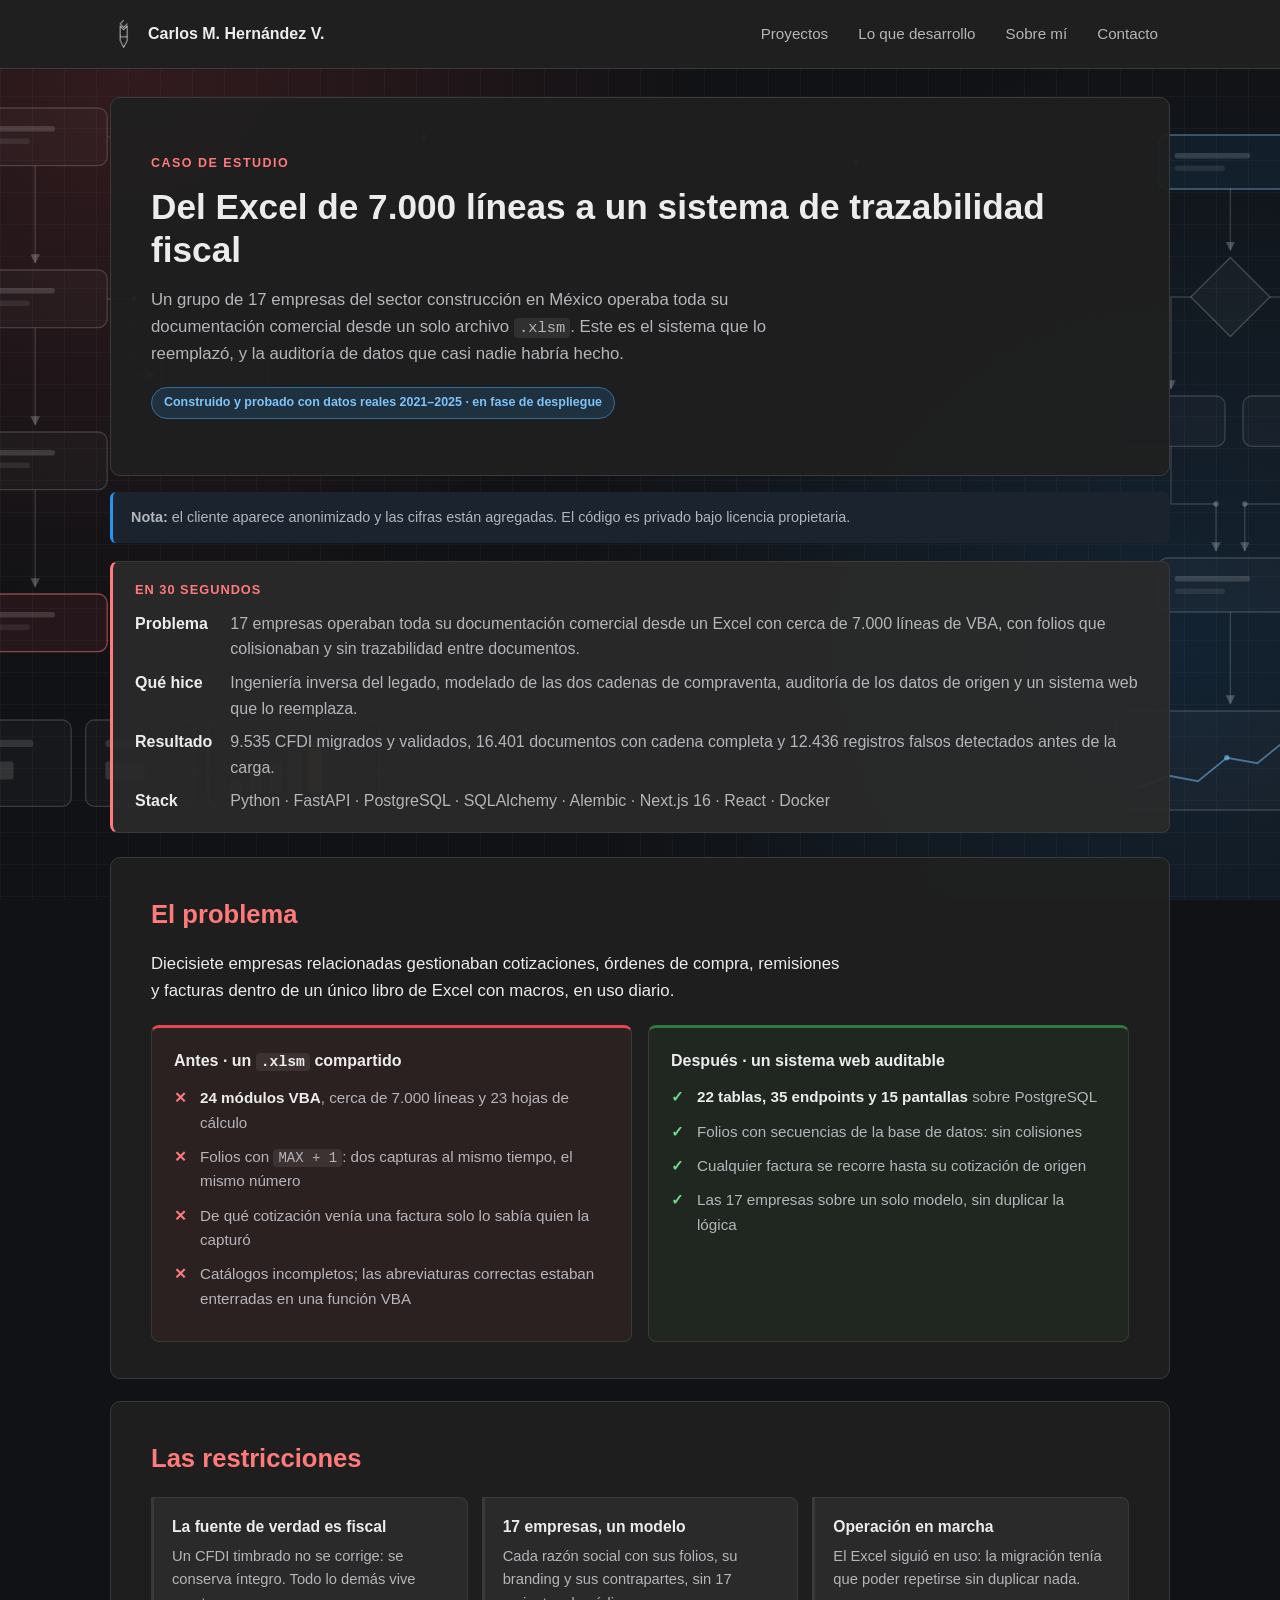
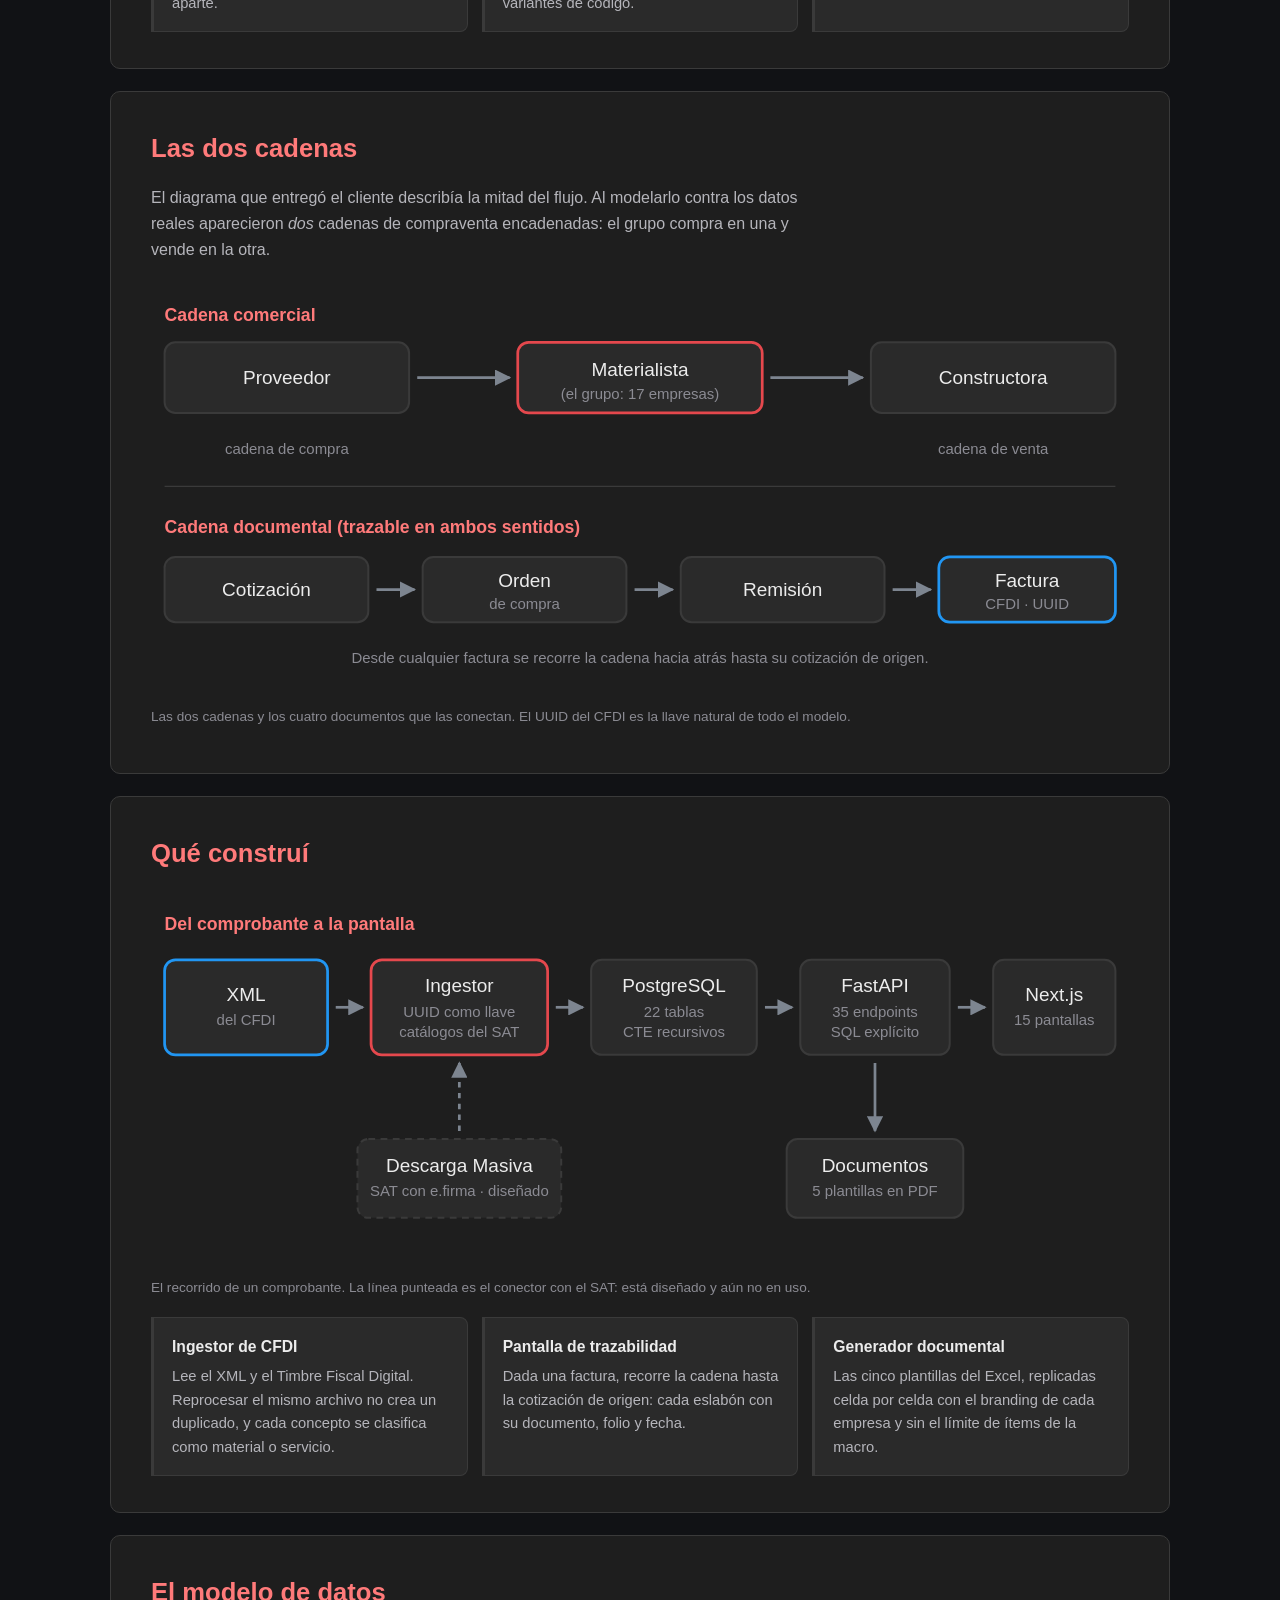
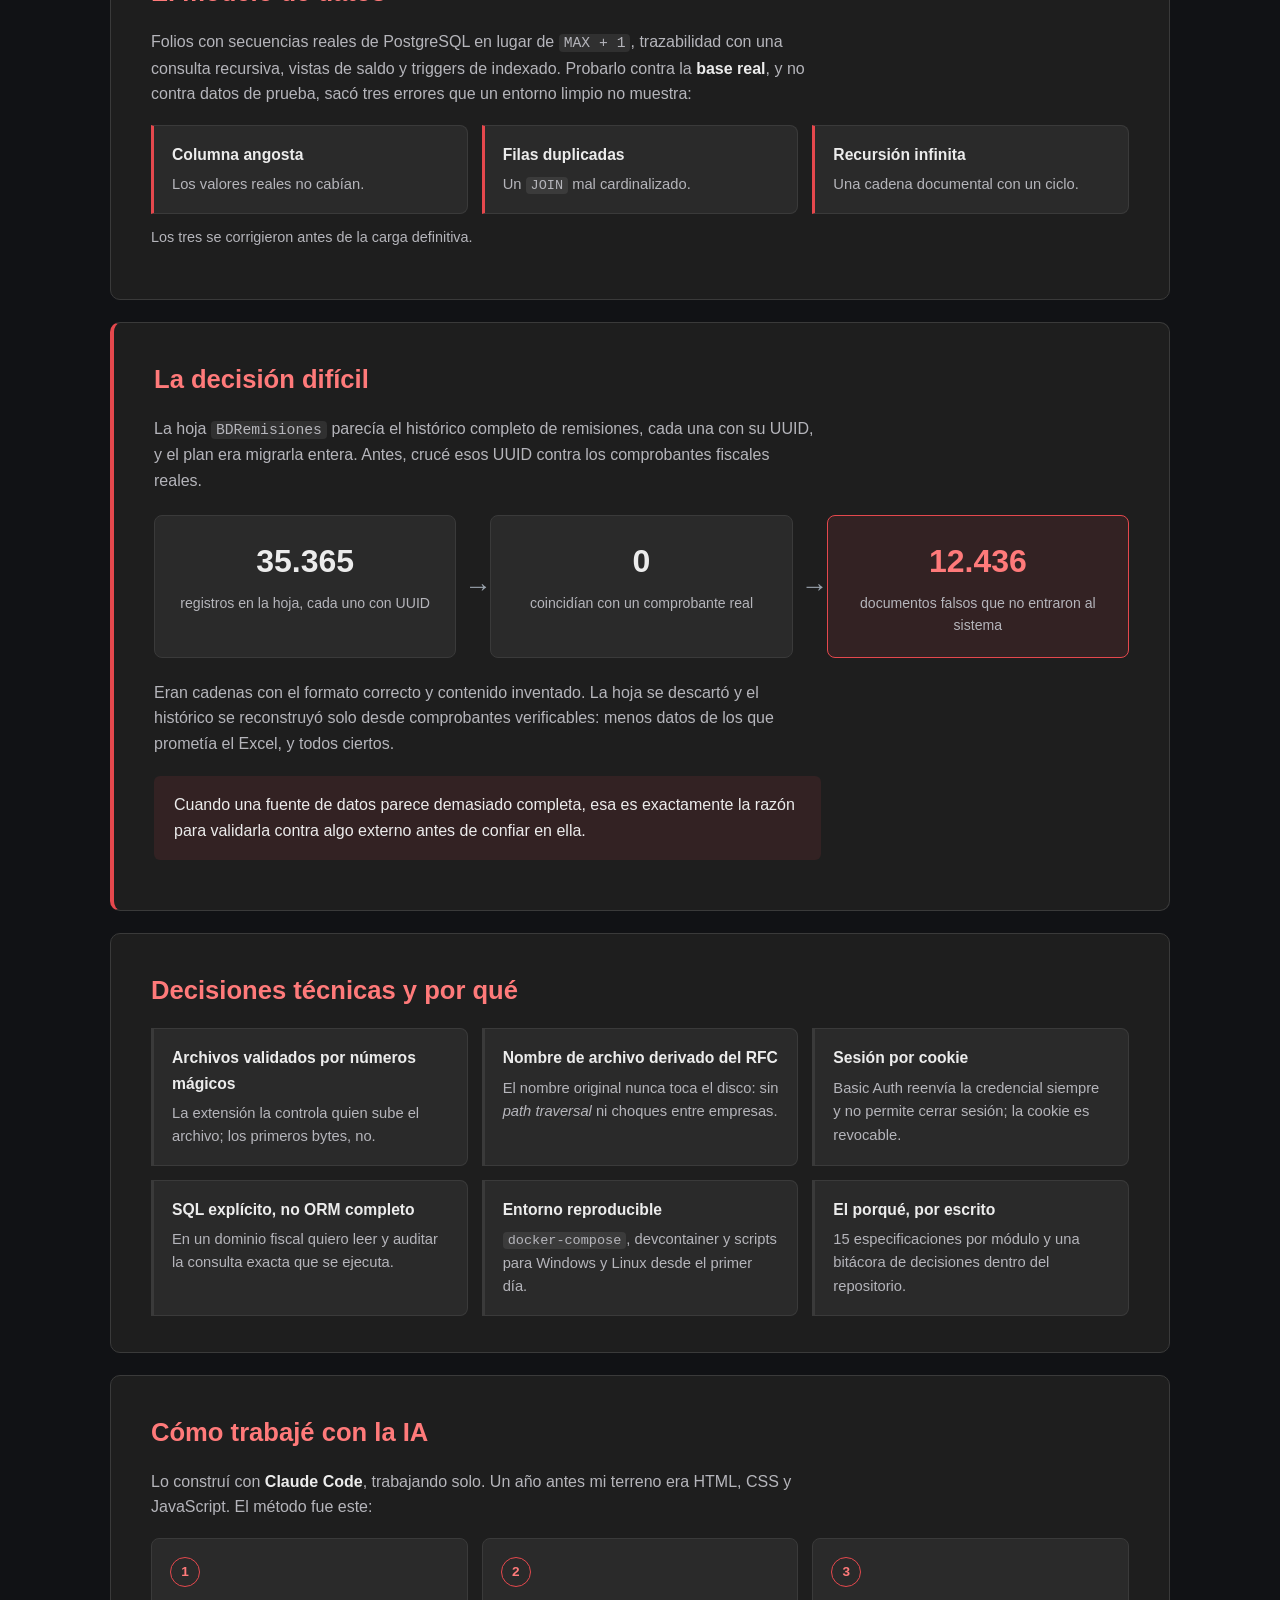
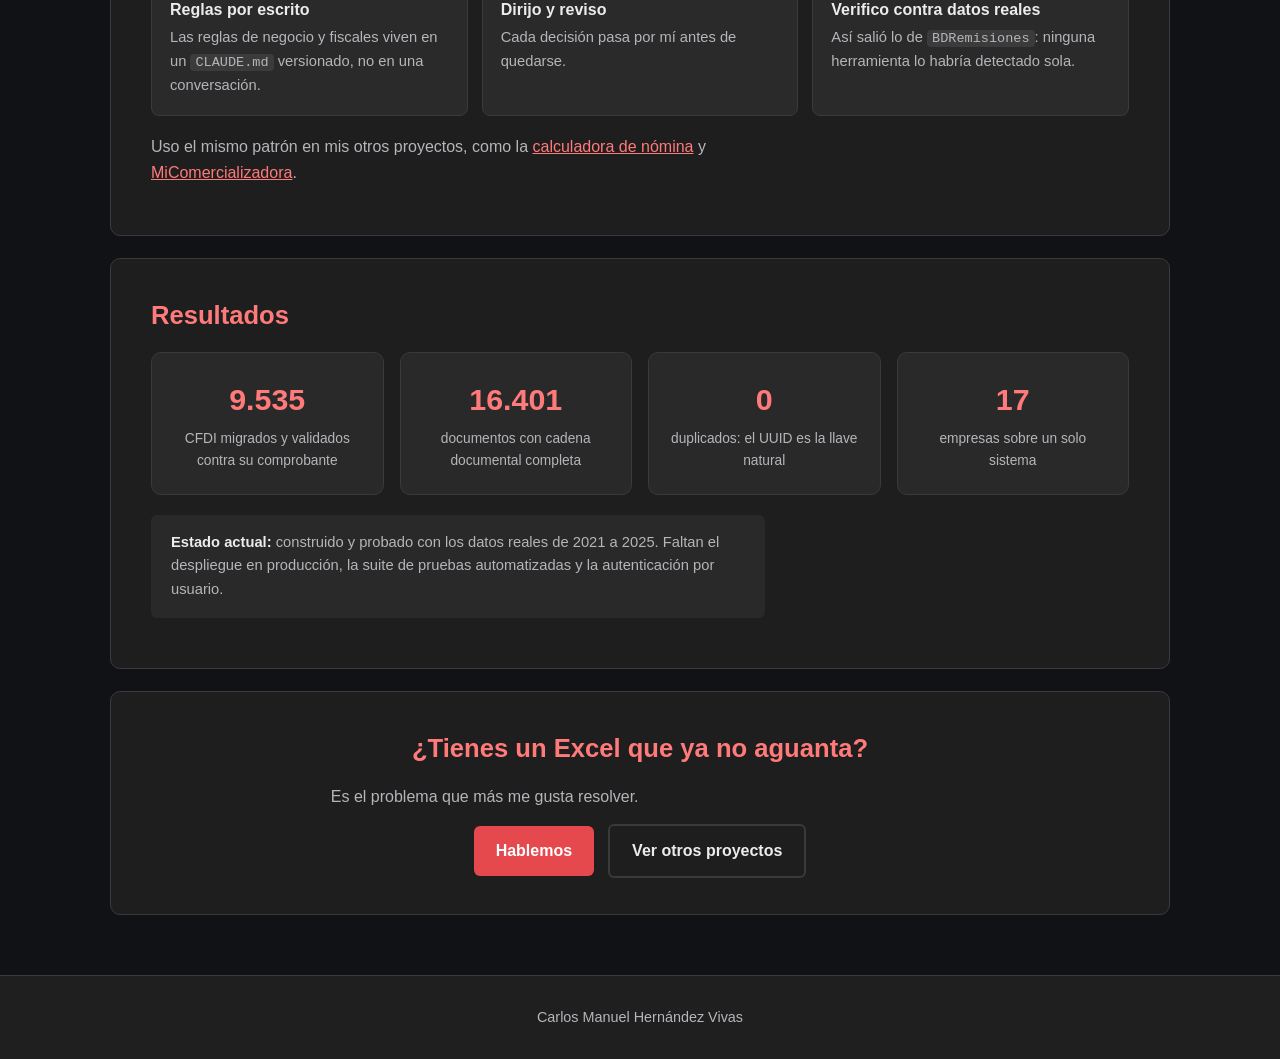
==== commit 81a27190: "Redisena el caso CFDI con menos texto y mas piezas graficas La pagina tenia unas 1.570 palabras en d" ====
--- a/caso-cfdi.html
+++ b/caso-cfdi.html
@@ -82,59 +82,57 @@
 
         <section id="el-problema" class="caso-seccion">
             <h2>El problema</h2>
-            <p>
+            <p class="caso-entrada">
                 Diecisiete empresas relacionadas gestionaban cotizaciones, órdenes de compra, remisiones y facturas
-                dentro de un único libro de Excel con macros: 24 módulos VBA, cerca de 7.000 líneas de código y 23
-                hojas de cálculo, en uso diario.
-            </p>
-            <p>
-                El síntoma que más dolía era el de los folios. Se generaban con <code>MAX + 1</code> sobre la hoja
-                correspondiente, así que bastaba con que dos personas capturaran al mismo tiempo para que dos
-                documentos distintos nacieran con el mismo número. En un archivo compartido esto no es un caso raro:
-                es el día a día.
-            </p>
-            <p>
-                Debajo había un problema mayor. Nadie podía responder con certeza de qué cotización venía una factura
-                determinada. La relación existía en la cabeza de quien había capturado el documento, no en los datos.
-            </p>
-            <p>
-                Antes de escribir una línea del sistema nuevo hice ingeniería inversa del archivo completo. Los
-                catálogos formales estaban incompletos o desactualizados; las abreviaturas reales con las que el
-                equipo identificaba a cada empresa terminé recuperándolas de una función VBA enterrada en un módulo,
-                que era el único lugar donde estaban correctas.
-            </p>
+                dentro de un único libro de Excel con macros, en uso diario.
+            </p>
+
+            <div class="comparativa">
+                <div class="comp-col comp-antes">
+                    <p class="comp-titulo">Antes · un <code>.xlsm</code> compartido</p>
+                    <ul>
+                        <li><strong>24 módulos VBA</strong>, cerca de 7.000 líneas y 23 hojas de cálculo</li>
+                        <li>Folios con <code>MAX + 1</code>: dos capturas al mismo tiempo, el mismo número</li>
+                        <li>De qué cotización venía una factura solo lo sabía quien la capturó</li>
+                        <li>Catálogos incompletos; las abreviaturas correctas estaban enterradas en una función VBA</li>
+                    </ul>
+                </div>
+                <div class="comp-col comp-despues">
+                    <p class="comp-titulo">Después · un sistema web auditable</p>
+                    <ul>
+                        <li><strong>22 tablas, 35 endpoints y 15 pantallas</strong> sobre PostgreSQL</li>
+                        <li>Folios con secuencias de la base de datos: sin colisiones</li>
+                        <li>Cualquier factura se recorre hasta su cotización de origen</li>
+                        <li>Las 17 empresas sobre un solo modelo, sin duplicar la lógica</li>
+                    </ul>
+                </div>
+            </div>
         </section>
 
         <section id="restricciones" class="caso-seccion">
             <h2>Las restricciones</h2>
-            <ul class="lista-restricciones">
-                <li>
-                    <strong>La fuente de verdad es fiscal.</strong> Un CFDI timbrado no se corrige ni se normaliza:
-                    se conserva íntegro. Cualquier cosa que el sistema quiera decir sobre un comprobante tiene que
-                    vivir aparte del comprobante.
-                </li>
-                <li>
-                    <strong>Diecisiete empresas sobre un mismo modelo.</strong> Cada razón social tiene su propia
-                    numeración de folios, su branding en los documentos y sus propias contrapartes. El sistema tenía
-                    que mantenerlas separadas sin duplicar la lógica en diecisiete variantes.
-                </li>
-                <li>
-                    <strong>Operación en marcha.</strong> El Excel seguía en uso mientras se construía el reemplazo,
-                    así que la migración tenía que ser repetible y idempotente: volver a correrla no podía duplicar
-                    nada.
-                </li>
-            </ul>
+            <div class="tarjetas-mini">
+                <div class="tarjeta-mini">
+                    <p class="tarjeta-mini-titulo">La fuente de verdad es fiscal</p>
+                    <p>Un CFDI timbrado no se corrige: se conserva íntegro. Todo lo demás vive aparte.</p>
+                </div>
+                <div class="tarjeta-mini">
+                    <p class="tarjeta-mini-titulo">17 empresas, un modelo</p>
+                    <p>Cada razón social con sus folios, su branding y sus contrapartes, sin 17 variantes de código.</p>
+                </div>
+                <div class="tarjeta-mini">
+                    <p class="tarjeta-mini-titulo">Operación en marcha</p>
+                    <p>El Excel siguió en uso: la migración tenía que poder repetirse sin duplicar nada.</p>
+                </div>
+            </div>
         </section>
 
         <section id="cadenas" class="caso-seccion">
             <h2>Las dos cadenas</h2>
             <p>
-                El cliente entregó un diagrama de su flujo. Al modelarlo contra los datos reales apareció que
-                describía solo la mitad: existían <em>dos</em> cadenas de compraventa encadenadas, no una. El mismo
-                grupo actuaba como comprador en una y como vendedor en la otra, y los documentos de una alimentaban a
-                la otra.
-            </p>
-
+                El diagrama que entregó el cliente describía la mitad del flujo. Al modelarlo contra los datos reales
+                aparecieron <em>dos</em> cadenas de compraventa encadenadas: el grupo compra en una y vende en la otra.
+            </p>
             <figure class="diagrama">
                 <svg viewBox="0 0 720 300" role="img"
                     aria-label="Diagrama de las dos cadenas de compraventa y de la cadena documental que las conecta"
@@ -200,150 +198,224 @@
 
         <section id="que-construi" class="caso-seccion">
             <h2>Qué construí</h2>
-            <p>
-                Un sistema web con backend en Python y FastAPI, base de datos PostgreSQL y frontend en Next.js 16 con
-                App Router. Son 35 endpoints, 22 tablas, 12 migraciones versionadas y 15 pantallas de trabajo.
-            </p>
-            <p>
-                El <strong>ingestor de CFDI</strong> lee el XML del comprobante, extrae el Timbre Fiscal Digital y
-                usa el UUID como llave natural, de modo que reprocesar el mismo archivo no crea un duplicado. Cada
-                concepto se clasifica automáticamente como material o servicio a partir de los catálogos oficiales
-                del SAT (<code>c_ClaveProdServ</code> y <code>c_ClaveUnidad</code>), con una bandeja de clasificación
-                donde el equipo revisa y confirma los casos que lo requieren.
-            </p>
-            <p>
-                La <strong>pantalla de trazabilidad</strong> es la que justifica el proyecto: dada una factura,
-                recorre hacia atrás la cadena hasta la cotización de origen y muestra cada eslabón con su documento,
-                su folio y su fecha.
-            </p>
-            <p>
-                El <strong>generador documental</strong> replica celda por celda las cinco plantillas del Excel
-                original, con el branding de cada una de las empresas y salida en PDF sin el límite de ítems que
-                tenía la macro.
-            </p>
-            <p>
-                Está diseñado además el <strong>conector de Descarga Masiva del SAT</strong> con e.firma, para que
-                los comprobantes entren solos en vez de cargarse a mano.
-            </p>
+            <figure class="diagrama">
+                <svg viewBox="0 0 720 270" role="img"
+                    aria-label="Arquitectura del sistema: el XML del CFDI entra por el ingestor, se guarda en PostgreSQL, lo expone una API en FastAPI y lo consume un frontend en Next.js"
+                    xmlns="http://www.w3.org/2000/svg">
+                    <defs>
+                        <marker id="flecha-arq" viewBox="0 0 10 10" refX="9" refY="5" markerWidth="6" markerHeight="6"
+                            orient="auto-start-reverse">
+                            <path d="M 0 0 L 10 5 L 0 10 z" fill="#7d8590" />
+                        </marker>
+                    </defs>
+
+                    <text x="10" y="22" class="svg-titulo">Del comprobante a la pantalla</text>
+
+                    <rect x="10" y="44" width="120" height="70" rx="8" class="svg-caja svg-caja-fiscal" />
+                    <text x="70" y="74" class="svg-etiqueta" text-anchor="middle">XML</text>
+                    <text x="70" y="92" class="svg-nota" text-anchor="middle">del CFDI</text>
+
+                    <line x1="136" y1="79" x2="156" y2="79" class="svg-linea" marker-end="url(#flecha-arq)" />
+
+                    <rect x="162" y="44" width="130" height="70" rx="8" class="svg-caja svg-caja-foco" />
+                    <text x="227" y="68" class="svg-etiqueta" text-anchor="middle">Ingestor</text>
+                    <text x="227" y="86" class="svg-nota" text-anchor="middle">UUID como llave</text>
+                    <text x="227" y="101" class="svg-nota" text-anchor="middle">catálogos del SAT</text>
+
+                    <line x1="298" y1="79" x2="318" y2="79" class="svg-linea" marker-end="url(#flecha-arq)" />
+
+                    <rect x="324" y="44" width="122" height="70" rx="8" class="svg-caja" />
+                    <text x="385" y="68" class="svg-etiqueta" text-anchor="middle">PostgreSQL</text>
+                    <text x="385" y="86" class="svg-nota" text-anchor="middle">22 tablas</text>
+                    <text x="385" y="101" class="svg-nota" text-anchor="middle">CTE recursivos</text>
+
+                    <line x1="452" y1="79" x2="472" y2="79" class="svg-linea" marker-end="url(#flecha-arq)" />
+
+                    <rect x="478" y="44" width="110" height="70" rx="8" class="svg-caja" />
+                    <text x="533" y="68" class="svg-etiqueta" text-anchor="middle">FastAPI</text>
+                    <text x="533" y="86" class="svg-nota" text-anchor="middle">35 endpoints</text>
+                    <text x="533" y="101" class="svg-nota" text-anchor="middle">SQL explícito</text>
+
+                    <line x1="594" y1="79" x2="614" y2="79" class="svg-linea" marker-end="url(#flecha-arq)" />
+
+                    <rect x="620" y="44" width="90" height="70" rx="8" class="svg-caja" />
+                    <text x="665" y="74" class="svg-etiqueta" text-anchor="middle">Next.js</text>
+                    <text x="665" y="92" class="svg-nota" text-anchor="middle">15 pantallas</text>
+
+                    <rect x="152" y="176" width="150" height="58" rx="8" class="svg-caja svg-caja-diseno" />
+                    <text x="227" y="200" class="svg-etiqueta" text-anchor="middle">Descarga Masiva</text>
+                    <text x="227" y="218" class="svg-nota" text-anchor="middle">SAT con e.firma · diseñado</text>
+                    <line x1="227" y1="170" x2="227" y2="120" class="svg-linea svg-linea-diseno"
+                        marker-end="url(#flecha-arq)" />
+
+                    <rect x="468" y="176" width="130" height="58" rx="8" class="svg-caja" />
+                    <text x="533" y="200" class="svg-etiqueta" text-anchor="middle">Documentos</text>
+                    <text x="533" y="218" class="svg-nota" text-anchor="middle">5 plantillas en PDF</text>
+                    <line x1="533" y1="120" x2="533" y2="170" class="svg-linea" marker-end="url(#flecha-arq)" />
+                </svg>
+                <figcaption>El recorrido de un comprobante. La línea punteada es el conector con el SAT: está
+                    diseñado y aún no en uso.</figcaption>
+            </figure>
+
+            <div class="tarjetas-mini">
+                <div class="tarjeta-mini">
+                    <p class="tarjeta-mini-titulo">Ingestor de CFDI</p>
+                    <p>Lee el XML y el Timbre Fiscal Digital. Reprocesar el mismo archivo no crea un duplicado, y cada
+                        concepto se clasifica como material o servicio.</p>
+                </div>
+                <div class="tarjeta-mini">
+                    <p class="tarjeta-mini-titulo">Pantalla de trazabilidad</p>
+                    <p>Dada una factura, recorre la cadena hasta la cotización de origen: cada eslabón con su
+                        documento, folio y fecha.</p>
+                </div>
+                <div class="tarjeta-mini">
+                    <p class="tarjeta-mini-titulo">Generador documental</p>
+                    <p>Las cinco plantillas del Excel, replicadas celda por celda con el branding de cada empresa y
+                        sin el límite de ítems de la macro.</p>
+                </div>
+            </div>
         </section>
 
         <section id="modelo" class="caso-seccion">
             <h2>El modelo de datos</h2>
             <p>
-                Los folios dejaron de calcularse con <code>MAX + 1</code> y pasaron a funciones respaldadas por
-                secuencias reales de PostgreSQL: dos capturas simultáneas ya no pueden colisionar. La trazabilidad se
-                resuelve con una consulta recursiva que recorre la cadena documental completa, y hay vistas de saldo
-                y triggers de indexado para las búsquedas.
-            </p>
-            <p>
-                Probar el esquema contra la base real —no contra datos de prueba— hizo aparecer tres errores que en
-                un entorno limpio no se habrían visto: una columna demasiado angosta para los valores reales, una
-                duplicación de filas causada por un <code>JOIN</code> mal cardinalizado, y una recursión que no
-                terminaba cuando la cadena documental contenía un ciclo. Los tres se corrigieron antes de la carga
-                definitiva.
-            </p>
+                Folios con secuencias reales de PostgreSQL en lugar de <code>MAX + 1</code>, trazabilidad con una
+                consulta recursiva, vistas de saldo y triggers de indexado. Probarlo contra la <strong>base
+                    real</strong>, y no contra datos de prueba, sacó tres errores que un entorno limpio no muestra:
+            </p>
+            <div class="tarjetas-mini tarjetas-errores">
+                <div class="tarjeta-mini">
+                    <p class="tarjeta-mini-titulo">Columna angosta</p>
+                    <p>Los valores reales no cabían.</p>
+                </div>
+                <div class="tarjeta-mini">
+                    <p class="tarjeta-mini-titulo">Filas duplicadas</p>
+                    <p>Un <code>JOIN</code> mal cardinalizado.</p>
+                </div>
+                <div class="tarjeta-mini">
+                    <p class="tarjeta-mini-titulo">Recursión infinita</p>
+                    <p>Una cadena documental con un ciclo.</p>
+                </div>
+            </div>
+            <p class="caso-nota">Los tres se corrigieron antes de la carga definitiva.</p>
         </section>
 
         <section id="la-decision" class="caso-seccion caso-destacado">
             <h2>La decisión difícil</h2>
             <p>
-                La hoja <code>BDRemisiones</code> del Excel contenía 35.365 registros con lo que parecía un histórico
-                completo de remisiones, cada una con su UUID. Era, con diferencia, la fuente más rica del archivo, y
-                el plan era migrarla entera.
-            </p>
-            <p>
-                Antes de cargarla crucé esos UUID contra los comprobantes fiscales reales. <strong>Ninguno
-                    existía.</strong> Cero de 35.365. No eran identificadores de CFDI: eran cadenas con el formato
-                correcto y contenido inventado, generadas en algún momento para rellenar la hoja.
-            </p>
-            <p>
-                Migrarla habría metido 12.436 documentos falsos a un sistema con obligaciones fiscales, mezclados con
-                los reales y prácticamente indistinguibles una vez dentro. El costo de descubrirlo después —en una
-                auditoría, por ejemplo— no se compara con el de descubrirlo antes.
-            </p>
-            <p>
-                La hoja se descartó por completo y el histórico se reconstruyó únicamente desde comprobantes
-                verificables. El sistema quedó con menos datos de los que prometía el Excel, y con todos ellos
+                La hoja <code>BDRemisiones</code> parecía el histórico completo de remisiones, cada una con su UUID, y
+                el plan era migrarla entera. Antes, crucé esos UUID contra los comprobantes fiscales reales.
+            </p>
+
+            <ol class="embudo" aria-label="Resultado de la auditoría de BDRemisiones">
+                <li>
+                    <span class="embudo-num">35.365</span>
+                    <span class="embudo-lbl">registros en la hoja, cada uno con UUID</span>
+                </li>
+                <li>
+                    <span class="embudo-num">0</span>
+                    <span class="embudo-lbl">coincidían con un comprobante real</span>
+                </li>
+                <li class="embudo-final">
+                    <span class="embudo-num">12.436</span>
+                    <span class="embudo-lbl">documentos falsos que no entraron al sistema</span>
+                </li>
+            </ol>
+
+            <p>
+                Eran cadenas con el formato correcto y contenido inventado. La hoja se descartó y el histórico se
+                reconstruyó solo desde comprobantes verificables: menos datos de los que prometía el Excel, y todos
                 ciertos.
             </p>
             <p class="caso-leccion">
-                La lección que me llevo: cuando una fuente de datos parece demasiado completa, esa es exactamente la
-                razón para validarla contra algo externo antes de confiar en ella.
+                Cuando una fuente de datos parece demasiado completa, esa es exactamente la razón para validarla contra
+                algo externo antes de confiar en ella.
             </p>
         </section>
 
         <section id="decisiones" class="caso-seccion">
             <h2>Decisiones técnicas y por qué</h2>
-            <dl class="lista-decisiones">
-                <dt>Validar archivos por números mágicos, no por extensión</dt>
-                <dd>La extensión la controla quien sube el archivo; los primeros bytes, no. Renombrar un ejecutable
-                    a <code>.xml</code> deja de servir de nada.</dd>
-
-                <dt>Derivar el nombre almacenado del RFC</dt>
-                <dd>El nombre original del archivo nunca toca el sistema de archivos, lo que elimina de raíz el
-                    <em>path traversal</em> y los choques de nombres entre empresas.
-                </dd>
-
-                <dt>Sesión por cookie en lugar de autenticación básica</dt>
-                <dd>Basic Auth reenvía la credencial en cada petición y no se puede cerrar sesión. La cookie de
-                    sesión es revocable.</dd>
-
-                <dt>SQL explícito con SQLAlchemy Core, no ORM completo</dt>
-                <dd>En un dominio fiscal quiero poder leer la consulta exacta que se ejecuta y auditarla. Un ORM que
-                    genera SQL por mí es más cómodo y menos verificable.</dd>
-
-                <dt>Entornos reproducibles desde el primer día</dt>
-                <dd><code>docker-compose</code>, devcontainer de Codespaces y scripts de arranque para Windows y
-                    Linux, para que levantar el sistema no dependa de la máquina de nadie.</dd>
-            </dl>
-            <p>
-                Todo esto vive en 15 especificaciones por módulo y una bitácora de decisiones dentro del repositorio.
-                Documentar <em>por qué</em> se eligió algo es lo que permite revisarlo meses después sin repetir el
-                análisis.
-            </p>
+            <div class="tarjetas-mini tarjetas-tres">
+                <div class="tarjeta-mini">
+                    <p class="tarjeta-mini-titulo">Archivos validados por números mágicos</p>
+                    <p>La extensión la controla quien sube el archivo; los primeros bytes, no.</p>
+                </div>
+                <div class="tarjeta-mini">
+                    <p class="tarjeta-mini-titulo">Nombre de archivo derivado del RFC</p>
+                    <p>El nombre original nunca toca el disco: sin <em>path traversal</em> ni choques entre
+                        empresas.</p>
+                </div>
+                <div class="tarjeta-mini">
+                    <p class="tarjeta-mini-titulo">Sesión por cookie</p>
+                    <p>Basic Auth reenvía la credencial siempre y no permite cerrar sesión; la cookie es revocable.</p>
+                </div>
+                <div class="tarjeta-mini">
+                    <p class="tarjeta-mini-titulo">SQL explícito, no ORM completo</p>
+                    <p>En un dominio fiscal quiero leer y auditar la consulta exacta que se ejecuta.</p>
+                </div>
+                <div class="tarjeta-mini">
+                    <p class="tarjeta-mini-titulo">Entorno reproducible</p>
+                    <p><code>docker-compose</code>, devcontainer y scripts para Windows y Linux desde el primer día.
+                    </p>
+                </div>
+                <div class="tarjeta-mini">
+                    <p class="tarjeta-mini-titulo">El porqué, por escrito</p>
+                    <p>15 especificaciones por módulo y una bitácora de decisiones dentro del repositorio.</p>
+                </div>
+            </div>
         </section>
 
         <section id="proceso" class="caso-seccion">
-            <h2>Cómo trabajé: la IA como herramienta de desarrollo</h2>
-            <p>
-                Este sistema lo construí usando <strong>Claude Code</strong> como herramienta de desarrollo, y no
-                tengo interés en disimularlo: es precisamente lo que me permitió ampliar mi alcance técnico. Un año
-                antes mi terreno era HTML, CSS y JavaScript. Aquí levanté un backend en FastAPI, diseñé un esquema de
-                22 tablas en PostgreSQL con consultas recursivas y triggers, y monté 15 pantallas en Next.js 16.
-                Trabajando solo.
-            </p>
-            <p>
-                El método importa más que la herramienta. Todo arranca de un archivo <code>CLAUDE.md</code> que fija
-                por escrito las reglas de negocio y las restricciones fiscales del dominio, porque el criterio legal
-                no puede quedarse en una conversación: tiene que estar en el repositorio, versionado y revisable como
-                cualquier otro artefacto. A partir de ahí dirijo, reviso cada decisión y verifico contra datos reales.
-            </p>
-            <p>
-                Ese último paso es el que marca la diferencia. Ninguna herramienta me habría dicho que
-                <code>BDRemisiones</code> era una hoja de datos fabricados; eso salió de desconfiar de una fuente
-                demasiado limpia y cruzarla contra los comprobantes reales. La IA acelera la ejecución, pero el
-                criterio sobre el dominio y la decisión de qué se migra y qué se descarta siguen siendo míos.
-            </p>
-            <p>
-                Uso el mismo patrón en mis otros proyectos. En la <a href="nomina.html">calculadora de nómina</a>, el
-                documento de contexto con el marco legal colombiano se escribió antes que el primer cálculo.
+            <h2>Cómo trabajé con la IA</h2>
+            <p>
+                Lo construí con <strong>Claude Code</strong>, trabajando solo. Un año antes mi terreno era HTML, CSS y
+                JavaScript. El método fue este:
+            </p>
+            <ol class="pasos">
+                <li>
+                    <span class="paso-titulo">Reglas por escrito</span>
+                    <span class="paso-texto">Las reglas de negocio y fiscales viven en un <code>CLAUDE.md</code>
+                        versionado, no en una conversación.</span>
+                </li>
+                <li>
+                    <span class="paso-titulo">Dirijo y reviso</span>
+                    <span class="paso-texto">Cada decisión pasa por mí antes de quedarse.</span>
+                </li>
+                <li>
+                    <span class="paso-titulo">Verifico contra datos reales</span>
+                    <span class="paso-texto">Así salió lo de <code>BDRemisiones</code>: ninguna herramienta lo habría
+                        detectado sola.</span>
+                </li>
+            </ol>
+            <p>
+                Uso el mismo patrón en mis otros proyectos, como la <a href="nomina.html">calculadora de nómina</a> y
+                <a href="caso-micomercializadora.html">MiComercializadora</a>.
             </p>
         </section>
 
         <section id="resultados" class="caso-seccion">
             <h2>Resultados</h2>
-            <ul class="lista-resultados">
-                <li><strong>9.535</strong> CFDI migrados y validados contra su comprobante real</li>
-                <li><strong>16.401</strong> documentos generados con su cadena documental completa</li>
-                <li><strong>0</strong> duplicados, con el UUID como llave natural del modelo</li>
-                <li><strong>12.436</strong> documentos falsos detectados y excluidos antes de la carga</li>
-                <li><strong>17</strong> empresas operando sobre un solo sistema en lugar de un archivo compartido</li>
-                <li>Folios sin colisiones, con secuencias de base de datos en vez de <code>MAX + 1</code></li>
-            </ul>
+            <div class="cifras">
+                <div class="cifra">
+                    <span class="cifra-num">9.535</span>
+                    <span class="cifra-lbl">CFDI migrados y validados contra su comprobante</span>
+                </div>
+                <div class="cifra">
+                    <span class="cifra-num">16.401</span>
+                    <span class="cifra-lbl">documentos con cadena documental completa</span>
+                </div>
+                <div class="cifra">
+                    <span class="cifra-num">0</span>
+                    <span class="cifra-lbl">duplicados: el UUID es la llave natural</span>
+                </div>
+                <div class="cifra">
+                    <span class="cifra-num">17</span>
+                    <span class="cifra-lbl">empresas sobre un solo sistema</span>
+                </div>
+            </div>
             <p class="caso-pendiente">
-                <strong>Estado actual:</strong> el sistema está construido y probado con los datos reales del periodo
-                2021–2025. Quedan pendientes el despliegue en producción, la suite de pruebas automatizadas y la
-                autenticación por usuario individual.
+                <strong>Estado actual:</strong> construido y probado con los datos reales de 2021 a 2025. Faltan el
+                despliegue en producción, la suite de pruebas automatizadas y la autenticación por usuario.
             </p>
         </section>
 
--- a/css/styles.css
+++ b/css/styles.css
@@ -952,6 +952,248 @@
     stroke-width: 1;
 }
 
+/* Lo diseñado pero aún no en uso se dibuja punteado. */
+.svg-caja-diseno {
+    stroke-dasharray: 5 4;
+}
+
+.svg-linea-diseno {
+    stroke-dasharray: 4 4;
+}
+
+/* =========================================================
+   CASOS: PIEZAS GRÁFICAS
+   Antes y después, tarjetas cortas, embudo de cifras y pasos numerados:
+   reemplazan párrafos largos por algo que se lee de un vistazo.
+   ========================================================= */
+.caso-seccion .caso-entrada {
+    color: var(--texto);
+    font-size: 1.05rem;
+}
+
+.caso-seccion .caso-nota {
+    font-size: 0.9rem;
+    margin-top: 12px;
+}
+
+/* Antes y después */
+.comparativa {
+    display: grid;
+    grid-template-columns: repeat(auto-fit, minmax(min(280px, 100%), 1fr));
+    gap: 16px;
+    margin-top: 20px;
+}
+
+.comp-col {
+    border-radius: 8px;
+    padding: 20px 22px;
+    border: 1px solid var(--borde);
+}
+
+.comp-antes {
+    background: rgba(229, 72, 77, 0.07);
+    border-top: 3px solid var(--acento);
+}
+
+.comp-despues {
+    background: rgba(46, 160, 67, 0.07);
+    border-top: 3px solid #2c7a3f;
+}
+
+.caso-seccion .comp-titulo {
+    color: var(--texto);
+    font-weight: bold;
+    margin-bottom: 12px;
+}
+
+.comp-col ul {
+    list-style: none;
+}
+
+.comp-col li {
+    position: relative;
+    padding-left: 26px;
+    color: var(--tenue);
+    margin-bottom: 10px;
+    font-size: 0.95rem;
+}
+
+.comp-col li strong {
+    color: var(--texto);
+}
+
+.comp-col li::before {
+    position: absolute;
+    left: 0;
+    top: 0;
+    font-weight: bold;
+}
+
+.comp-antes li::before {
+    content: "\2715";
+    color: var(--acento-texto);
+}
+
+.comp-despues li::before {
+    content: "\2713";
+    color: #6fdc8c;
+}
+
+/* Tarjetas cortas: título y una o dos líneas */
+.tarjetas-mini {
+    display: grid;
+    grid-template-columns: repeat(auto-fit, minmax(min(220px, 100%), 1fr));
+    gap: 14px;
+    margin-top: 18px;
+}
+
+.tarjeta-mini {
+    background: var(--panel-2);
+    border: 1px solid var(--borde);
+    border-left: 3px solid var(--borde);
+    border-radius: 0 8px 8px 0;
+    padding: 16px 18px;
+}
+
+.caso-seccion .tarjeta-mini p {
+    margin-bottom: 0;
+    font-size: 0.92rem;
+}
+
+.caso-seccion .tarjeta-mini .tarjeta-mini-titulo {
+    color: var(--texto);
+    font-weight: bold;
+    font-size: 0.98rem;
+    margin-bottom: 6px;
+}
+
+.tarjetas-errores .tarjeta-mini {
+    border-left-color: var(--acento);
+}
+
+/* Seis tarjetas: columnas más anchas para que queden 3 + 3 (o 2 + 2 + 2) y
+   no 4 + 2 con huecos. */
+.tarjetas-mini.tarjetas-tres {
+    grid-template-columns: repeat(auto-fit, minmax(min(260px, 100%), 1fr));
+}
+
+/* Embudo de cifras: cada paso reduce al anterior hasta el resultado. */
+.embudo {
+    list-style: none;
+    display: grid;
+    grid-template-columns: repeat(3, minmax(0, 1fr));
+    gap: 34px;
+    margin: 22px 0;
+}
+
+.embudo li {
+    position: relative;
+    background: var(--panel-2);
+    border: 1px solid var(--borde);
+    border-radius: 8px;
+    padding: 20px 18px;
+    text-align: center;
+}
+
+.embudo li+li::before {
+    content: "\2192";
+    position: absolute;
+    left: -27px;
+    top: 50%;
+    transform: translateY(-50%);
+    color: #9aa3ad;
+    font-size: 1.7rem;
+    line-height: 1;
+}
+
+.embudo-num {
+    display: block;
+    font-size: 2rem;
+    font-weight: bold;
+    color: var(--texto);
+}
+
+.embudo-lbl {
+    display: block;
+    color: var(--tenue);
+    font-size: 0.88rem;
+    margin-top: 4px;
+}
+
+.embudo-final {
+    border-color: var(--acento) !important;
+    background: rgba(229, 72, 77, 0.1) !important;
+}
+
+.embudo-final .embudo-num {
+    color: var(--acento-texto);
+}
+
+/* Pasos numerados */
+.pasos {
+    list-style: none;
+    counter-reset: paso;
+    display: grid;
+    grid-template-columns: repeat(auto-fit, minmax(min(200px, 100%), 1fr));
+    gap: 14px;
+    margin: 18px 0;
+}
+
+.pasos li {
+    counter-increment: paso;
+    background: var(--panel-2);
+    border: 1px solid var(--borde);
+    border-radius: 8px;
+    padding: 18px;
+}
+
+.pasos li::before {
+    content: counter(paso);
+    display: inline-flex;
+    align-items: center;
+    justify-content: center;
+    width: 28px;
+    height: 28px;
+    border-radius: 50%;
+    border: 1px solid var(--acento);
+    color: var(--acento-texto);
+    font-weight: bold;
+    font-size: 0.85rem;
+    margin-bottom: 10px;
+}
+
+.paso-titulo {
+    display: block;
+    color: var(--texto);
+    font-weight: bold;
+    margin-bottom: 4px;
+}
+
+.paso-texto {
+    display: block;
+    color: var(--tenue);
+    font-size: 0.92rem;
+}
+
+.caso-seccion .cifras {
+    margin-top: 6px;
+}
+
+/* En una sola columna el embudo baja: la flecha apunta hacia abajo. */
+@media (max-width: 720px) {
+    .embudo {
+        grid-template-columns: 1fr;
+        gap: 30px;
+    }
+
+    .embudo li+li::before {
+        content: "\2193";
+        left: 50%;
+        top: -26px;
+        transform: translateX(-50%);
+    }
+}
+
 /* =========================================================
    TABLERO DE PROYECTOS
    Estado real de cada proyecto, con su rol, resultado y evidencia. En pantallas
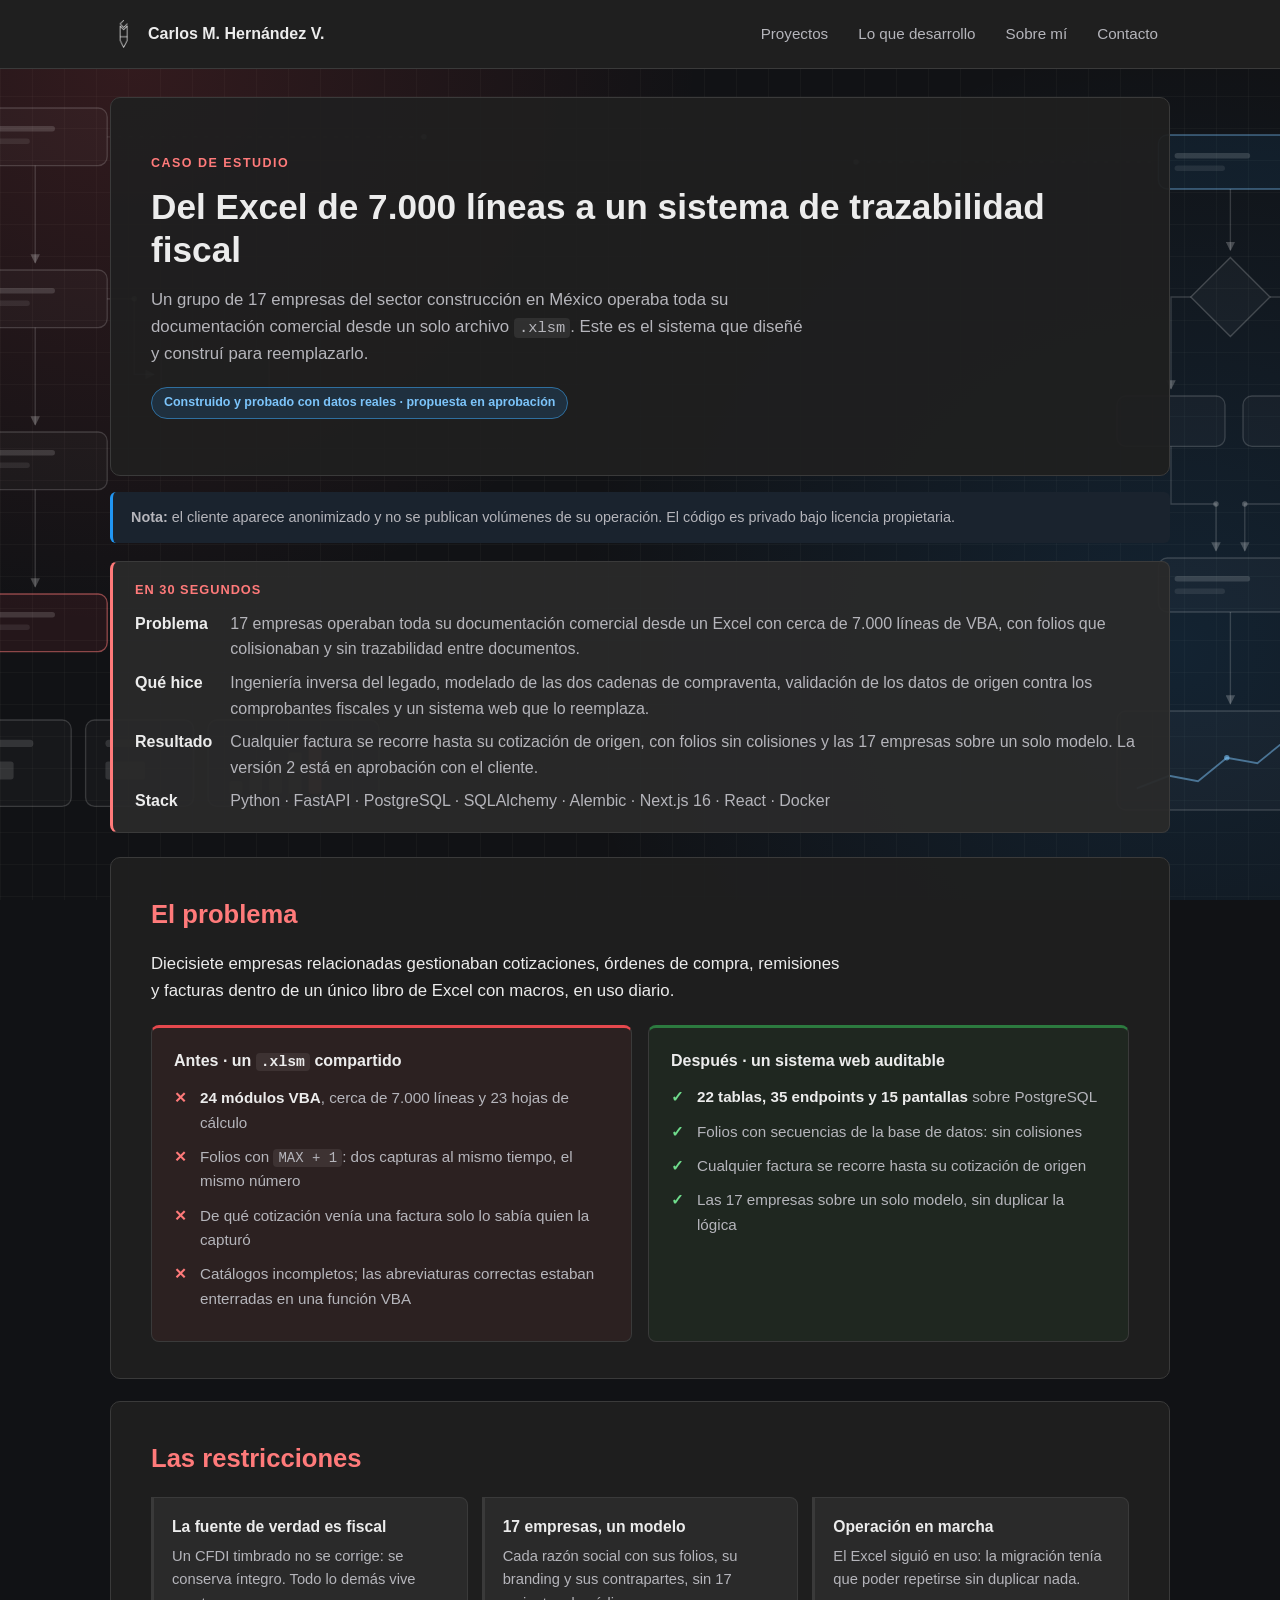
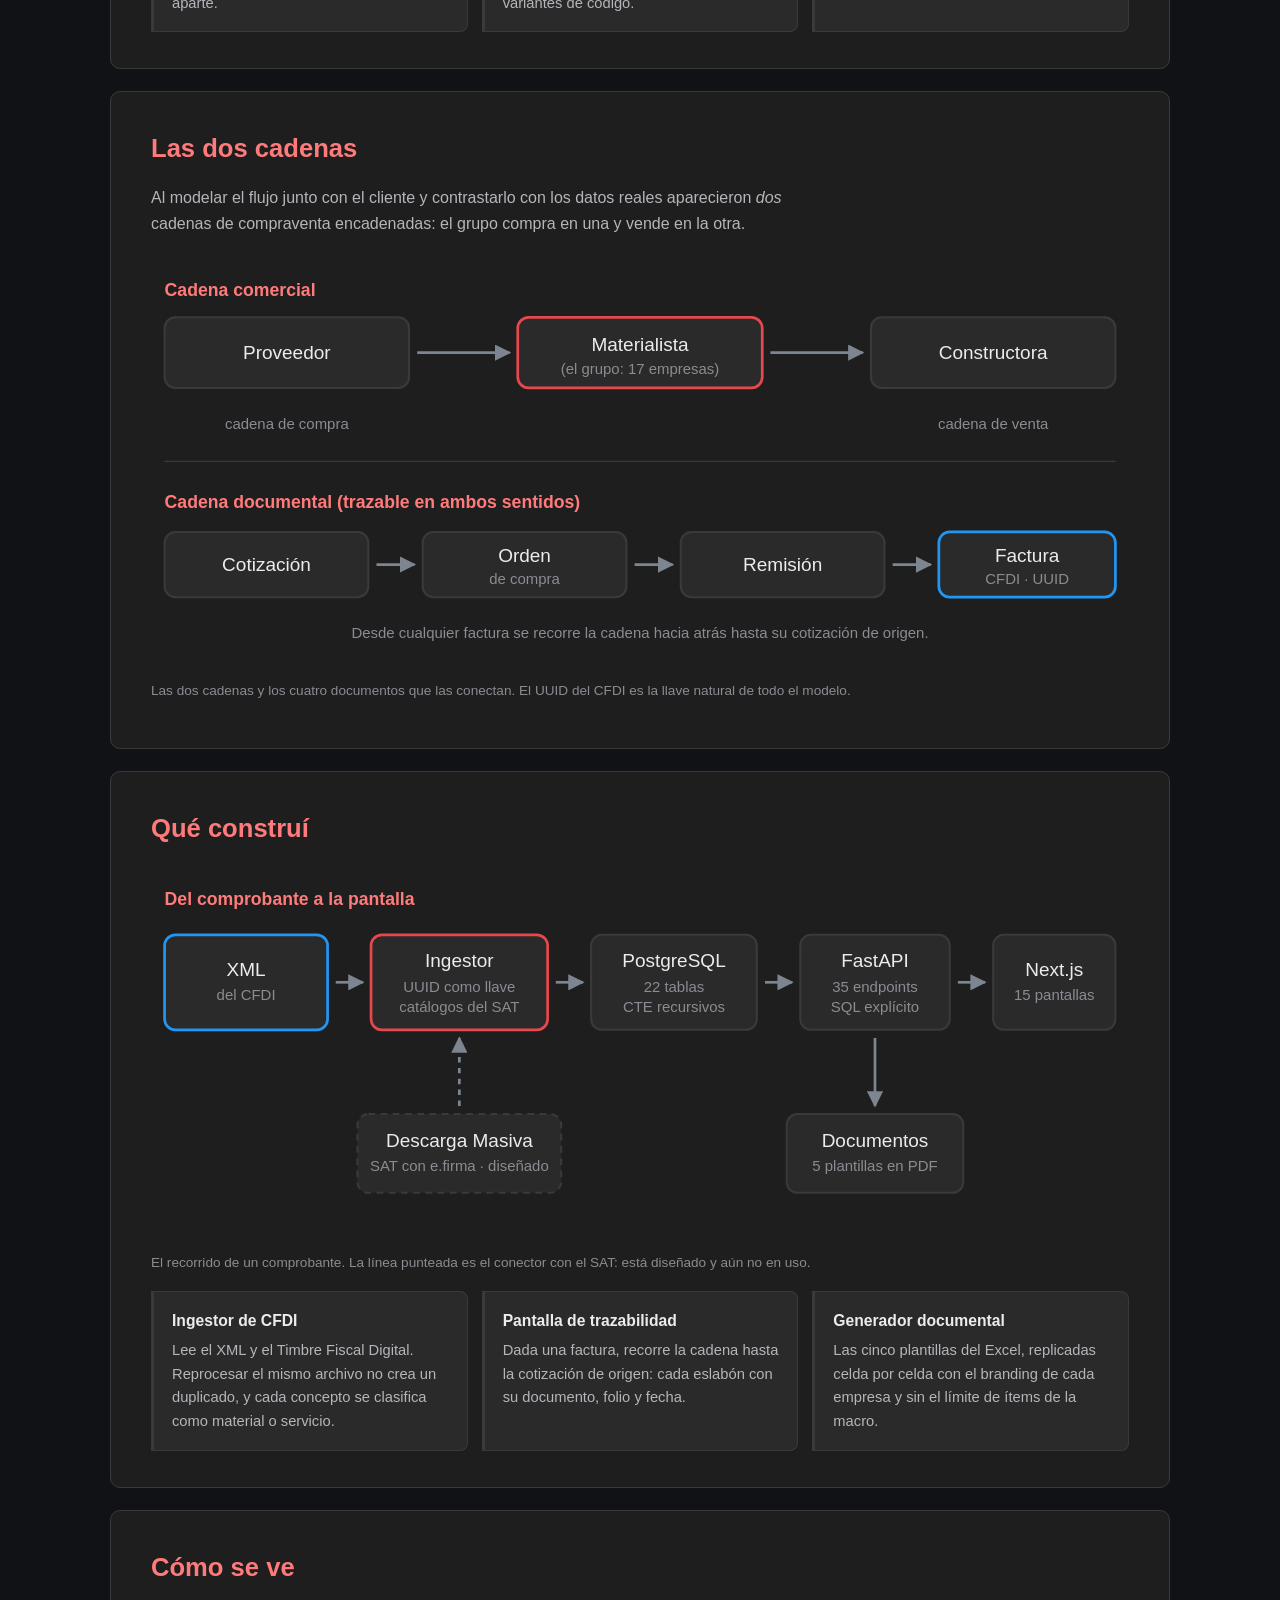
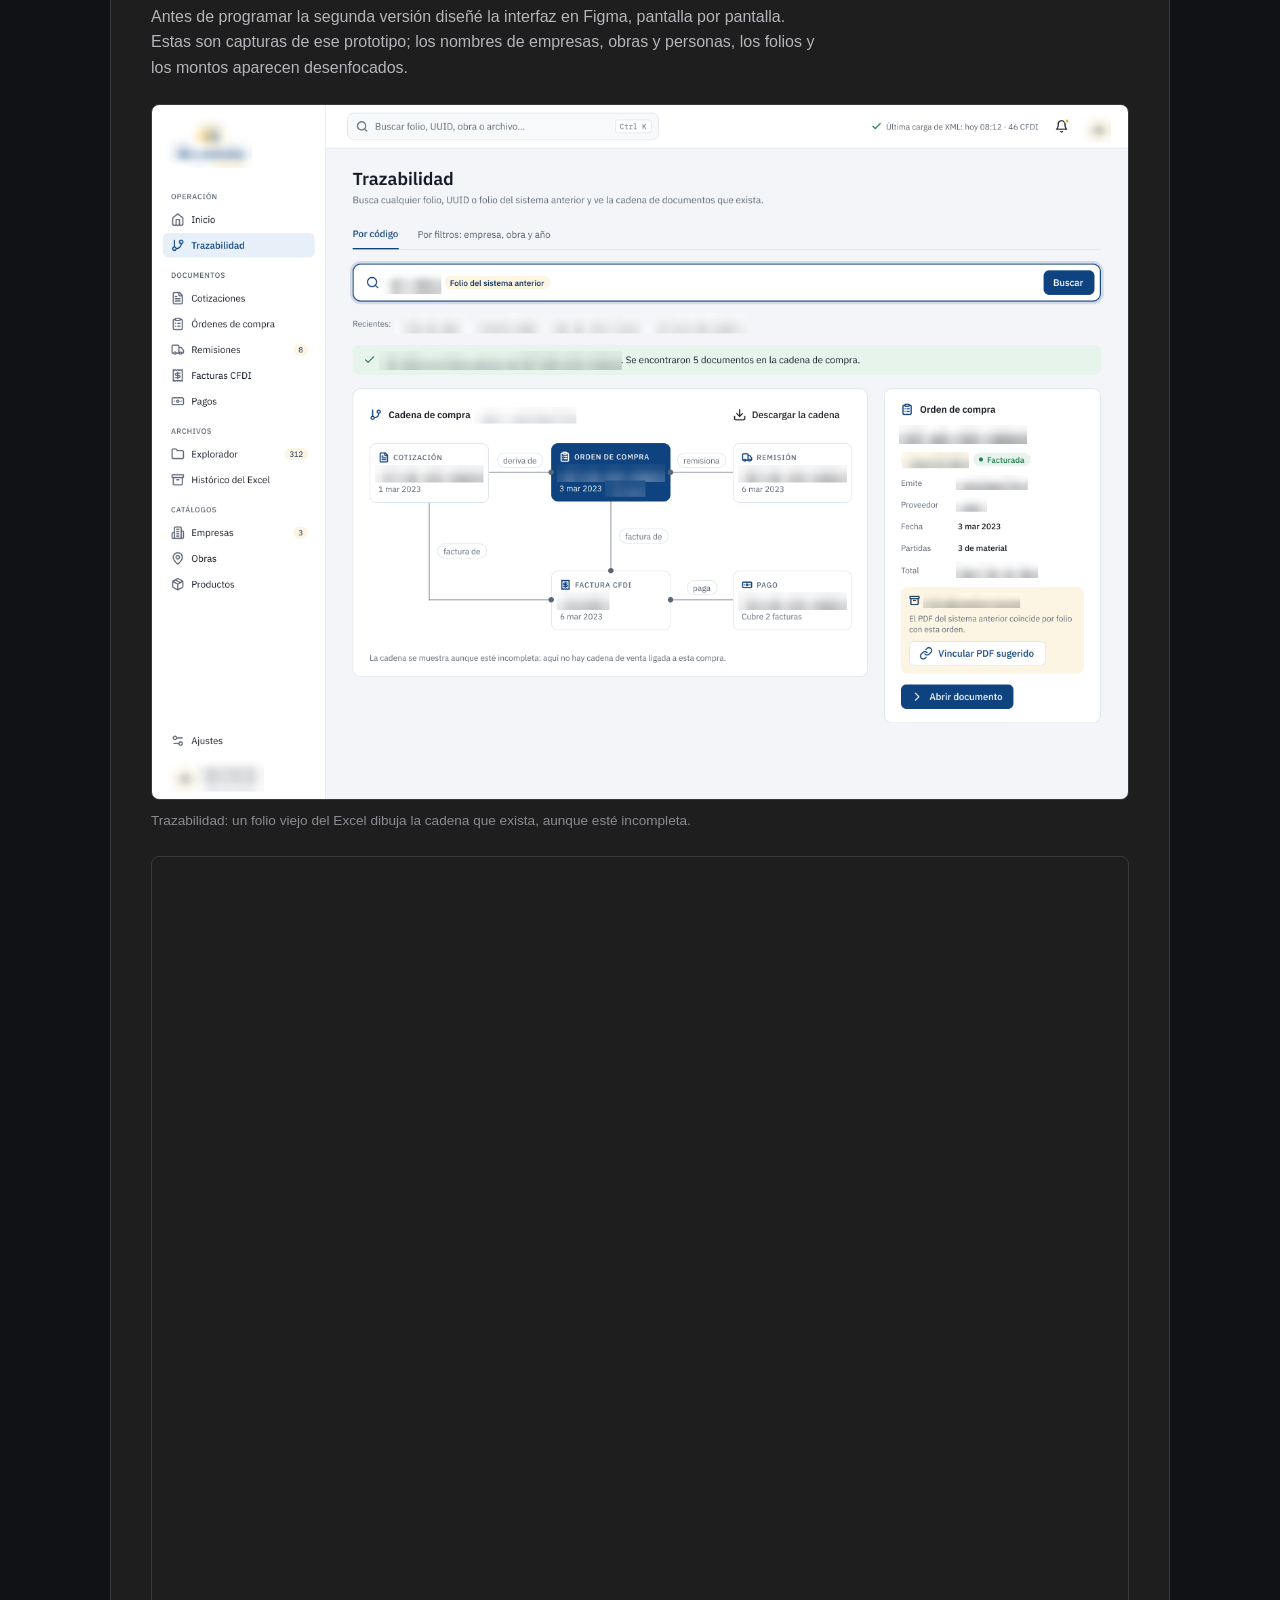
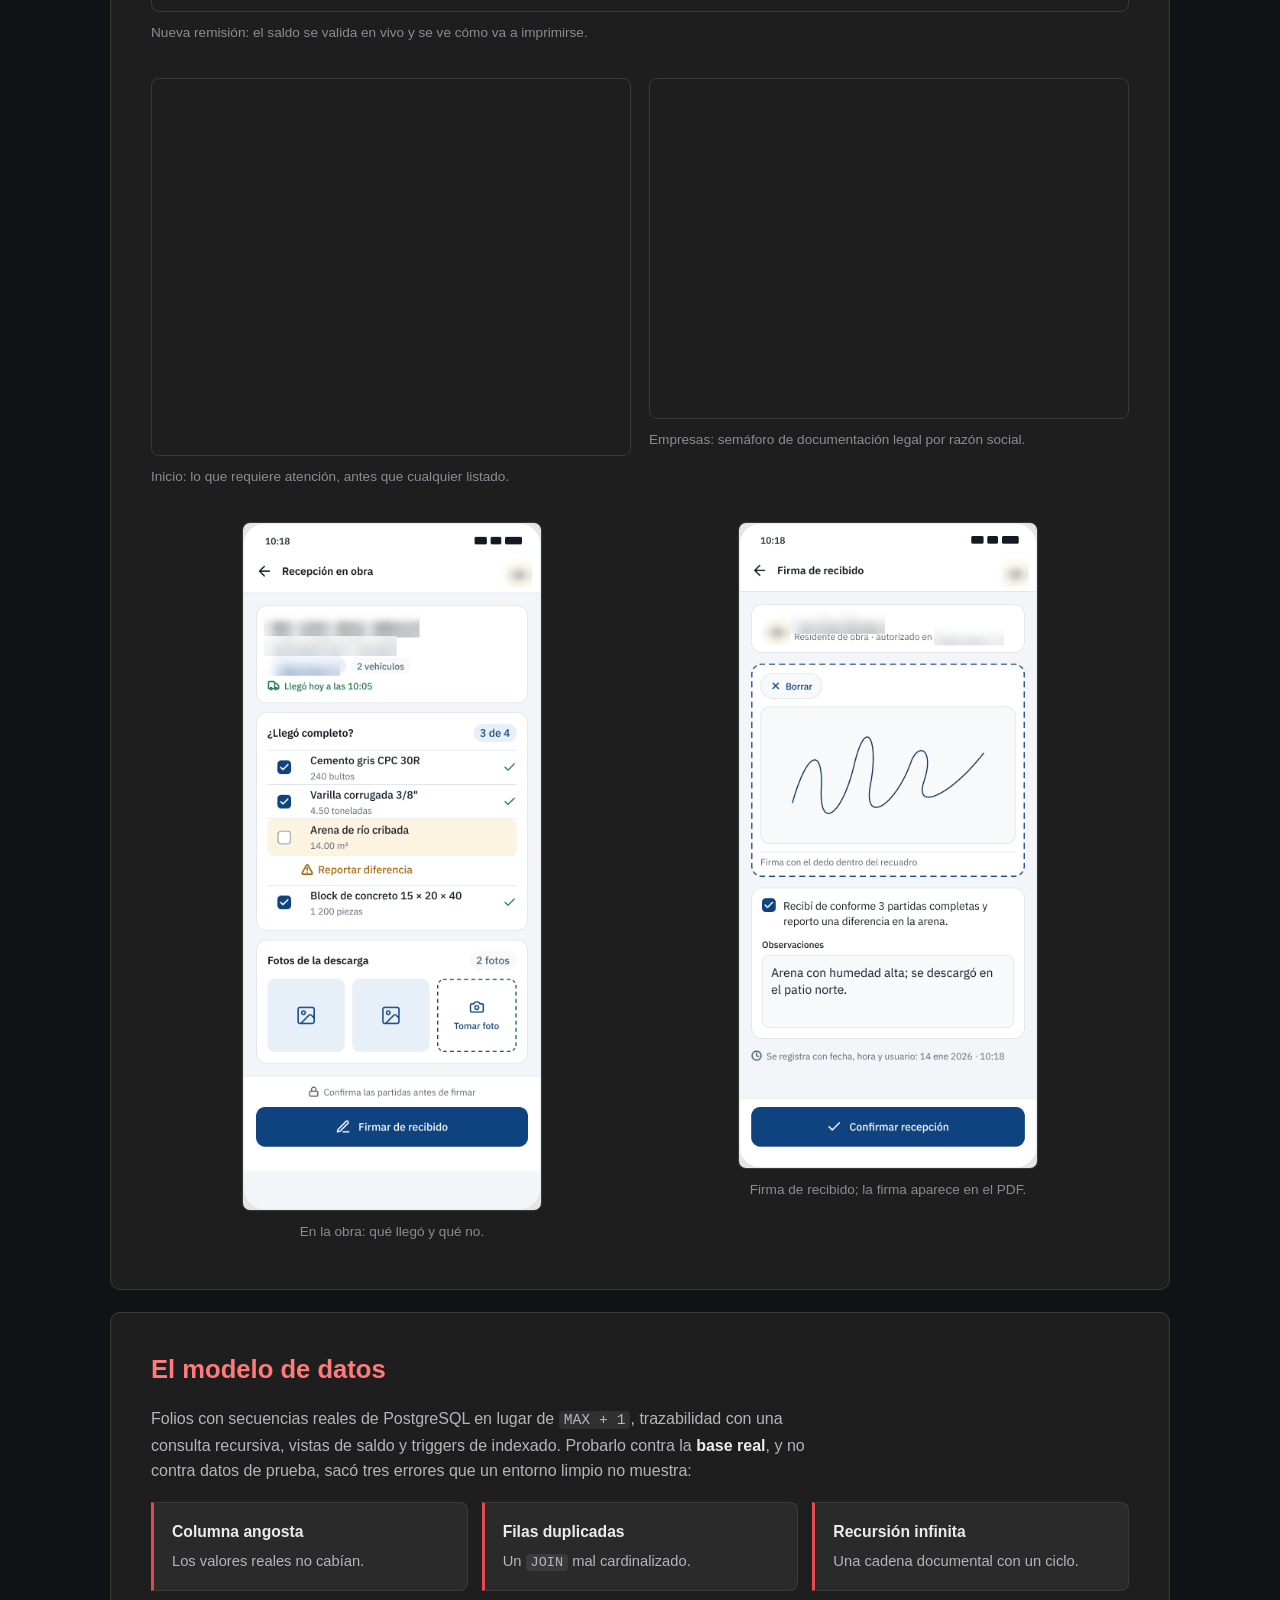
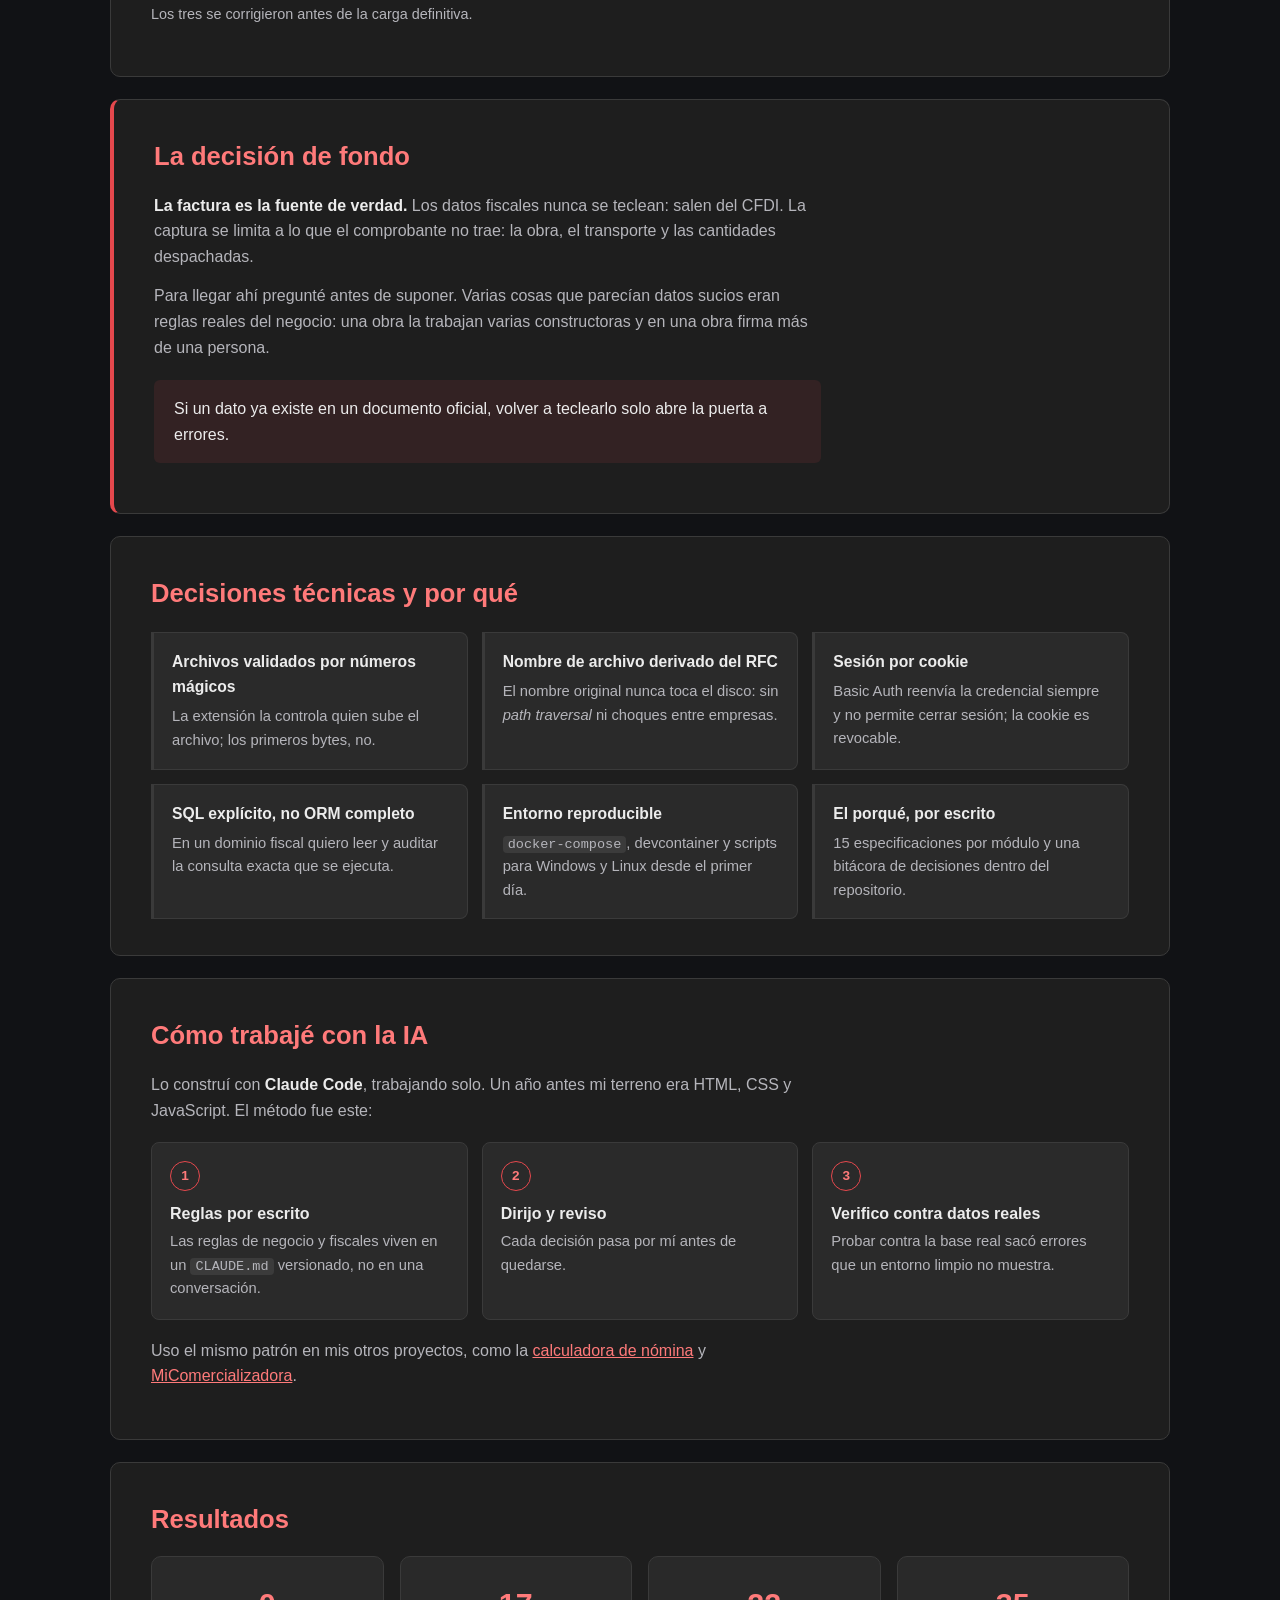
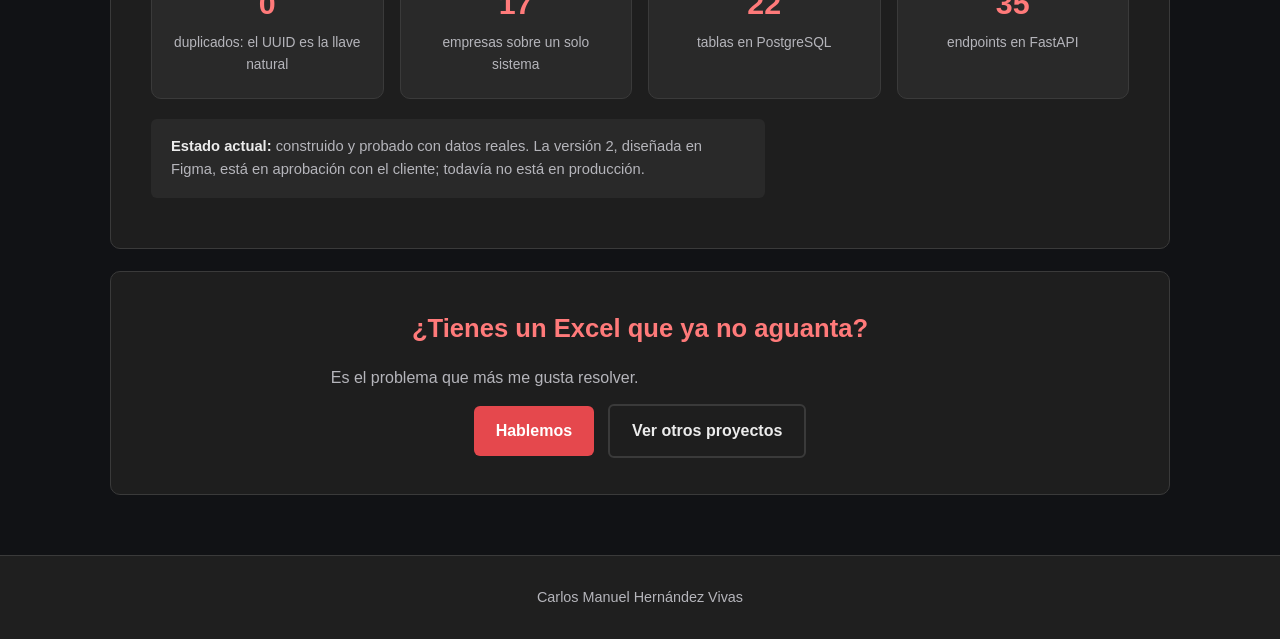
==== commit dddd2afd: "Agrega capturas del prototipo en Figma al caso CFDI y ajusta su estado Capturas con nombres, folios " ====
--- a/caso-cfdi.html
+++ b/caso-cfdi.html
@@ -13,7 +13,7 @@
     <meta property="og:type" content="article">
     <meta property="og:title" content="Caso: trazabilidad documental y CFDI 4.0">
     <meta property="og:description"
-        content="Migración de un Excel con 7.000 líneas de VBA a un sistema web con ingestión de CFDI, trazabilidad completa y auditoría de datos.">
+        content="Migración de un Excel con 7.000 líneas de VBA a un sistema web con ingestión de CFDI y trazabilidad completa entre documentos.">
     <meta property="og:url" content="https://carlosmhernandezv.com/caso-cfdi.html">
 
     <link rel="stylesheet" href="css/styles.css">
@@ -45,11 +45,11 @@
             <h1>Del Excel de 7.000 líneas a un sistema de trazabilidad fiscal</h1>
             <p class="caso-bajada">
                 Un grupo de 17 empresas del sector construcción en México operaba toda su documentación comercial
-                desde un solo archivo <code>.xlsm</code>. Este es el sistema que lo reemplazó, y la auditoría de datos
-                que casi nadie habría hecho.
-            </p>
-            <span class="badge badge-progreso">Construido y probado con datos reales 2021–2025 · en fase de
-                despliegue</span>
+                desde un solo archivo <code>.xlsm</code>. Este es el sistema que diseñé y construí para
+                reemplazarlo.
+            </p>
+            <span class="badge badge-progreso">Construido y probado con datos reales · propuesta en
+                aprobación</span>
         </header>
 
         <!--
@@ -59,7 +59,7 @@
           · El repositorio del sistema es privado y de licencia propietaria: no enlazar código.
         -->
         <aside class="nota-confidencial">
-            <strong>Nota:</strong> el cliente aparece anonimizado y las cifras están agregadas. El código es privado
+            <strong>Nota:</strong> el cliente aparece anonimizado y no se publican volúmenes de su operación. El código es privado
             bajo licencia propietaria.
         </aside>
 
@@ -70,11 +70,11 @@
                 <dd>17 empresas operaban toda su documentación comercial desde un Excel con cerca de 7.000 líneas de
                     VBA, con folios que colisionaban y sin trazabilidad entre documentos.</dd>
                 <dt>Qué hice</dt>
-                <dd>Ingeniería inversa del legado, modelado de las dos cadenas de compraventa, auditoría de los datos
-                    de origen y un sistema web que lo reemplaza.</dd>
+                <dd>Ingeniería inversa del legado, modelado de las dos cadenas de compraventa, validación de los datos
+                    de origen contra los comprobantes fiscales y un sistema web que lo reemplaza.</dd>
                 <dt>Resultado</dt>
-                <dd>9.535 CFDI migrados y validados, 16.401 documentos con cadena completa y 12.436 registros falsos
-                    detectados antes de la carga.</dd>
+                <dd>Cualquier factura se recorre hasta su cotización de origen, con folios sin colisiones y las
+                    17 empresas sobre un solo modelo. La versión 2 está en aprobación con el cliente.</dd>
                 <dt>Stack</dt>
                 <dd>Python · FastAPI · PostgreSQL · SQLAlchemy · Alembic · Next.js 16 · React · Docker</dd>
             </dl>
@@ -130,8 +130,8 @@
         <section id="cadenas" class="caso-seccion">
             <h2>Las dos cadenas</h2>
             <p>
-                El diagrama que entregó el cliente describía la mitad del flujo. Al modelarlo contra los datos reales
-                aparecieron <em>dos</em> cadenas de compraventa encadenadas: el grupo compra en una y vende en la otra.
+                Al modelar el flujo junto con el cliente y contrastarlo con los datos
+                reales aparecieron <em>dos</em> cadenas de compraventa encadenadas: el grupo compra en una y vende en la otra.
             </p>
             <figure class="diagrama">
                 <svg viewBox="0 0 720 300" role="img"
@@ -276,6 +276,54 @@
             </div>
         </section>
 
+        <section id="interfaz" class="caso-seccion">
+            <h2>Cómo se ve</h2>
+            <p>
+                Antes de programar la segunda versión diseñé la interfaz en Figma, pantalla por pantalla. Estas son
+                capturas de ese prototipo; los nombres de empresas, obras y personas, los folios y los montos aparecen
+                desenfocados.
+            </p>
+
+            <figure class="captura">
+                <img src="img/cfdi/trazabilidad.png" width="1440" height="1024" loading="lazy" decoding="async"
+                    alt="Pantalla de trazabilidad: se busca un folio del sistema anterior y se dibuja la cadena de compra con cotización, orden de compra, remisión, factura CFDI y pago, más el detalle de la orden a la derecha. Folios, empresas y montos desenfocados.">
+                <figcaption>Trazabilidad: un folio viejo del Excel dibuja la cadena que exista, aunque esté
+                    incompleta.</figcaption>
+            </figure>
+
+            <figure class="captura">
+                <img src="img/cfdi/nueva-remision.png" width="1440" height="1112" loading="lazy" decoding="async"
+                    alt="Captura de una nueva remisión: el origen viene de la orden y la factura, una partida marcada en rojo porque supera el saldo de la orden, dos vehículos en la misma remisión y la vista previa del documento impreso.">
+                <figcaption>Nueva remisión: el saldo se valida en vivo y se ve cómo va a imprimirse.</figcaption>
+            </figure>
+
+            <div class="galeria">
+                <figure class="captura">
+                    <img src="img/cfdi/inicio.png" width="1440" height="1134" loading="lazy" decoding="async"
+                        alt="Inicio con los asuntos que requieren atención (documentos sin obra, PDF sin vincular, documentos por vencer, remisiones sin firma, claves por clasificar), facturas cargadas por mes, últimas cargas de XML y próximos vencimientos.">
+                    <figcaption>Inicio: lo que requiere atención, antes que cualquier listado.</figcaption>
+                </figure>
+                <figure class="captura">
+                    <img src="img/cfdi/empresas.png" width="1440" height="1024" loading="lazy" decoding="async"
+                        alt="Catálogo de empresas en tarjetas con el estado de su documentación legal: vencido, por vencer, al día o sin documentos, y avisos de logo faltante.">
+                    <figcaption>Empresas: semáforo de documentación legal por razón social.</figcaption>
+                </figure>
+            </div>
+
+            <div class="captura-par">
+                <figure class="captura captura-movil">
+                    <img src="img/cfdi/movil-recibir.png" width="390" height="900" loading="lazy" decoding="async"
+                        alt="Recepción en obra en el teléfono: el residente marca las partidas que llegaron completas, reporta una diferencia y toma fotos de la descarga.">
+                    <figcaption>En la obra: qué llegó y qué no.</figcaption>
+                </figure>
+                <figure class="captura captura-movil">
+                    <img src="img/cfdi/movil-firma.png" width="390" height="844" loading="lazy" decoding="async"
+                        alt="Firma de recibido con el dedo en la pantalla, confirmación de las partidas y observaciones; se registra con fecha, hora y usuario.">
+                    <figcaption>Firma de recibido; la firma aparece en el PDF.</figcaption>
+                </figure>
+            </div>
+        </section>
+
         <section id="modelo" class="caso-seccion">
             <h2>El modelo de datos</h2>
             <p>
@@ -301,35 +349,18 @@
         </section>
 
         <section id="la-decision" class="caso-seccion caso-destacado">
-            <h2>La decisión difícil</h2>
-            <p>
-                La hoja <code>BDRemisiones</code> parecía el histórico completo de remisiones, cada una con su UUID, y
-                el plan era migrarla entera. Antes, crucé esos UUID contra los comprobantes fiscales reales.
-            </p>
-
-            <ol class="embudo" aria-label="Resultado de la auditoría de BDRemisiones">
-                <li>
-                    <span class="embudo-num">35.365</span>
-                    <span class="embudo-lbl">registros en la hoja, cada uno con UUID</span>
-                </li>
-                <li>
-                    <span class="embudo-num">0</span>
-                    <span class="embudo-lbl">coincidían con un comprobante real</span>
-                </li>
-                <li class="embudo-final">
-                    <span class="embudo-num">12.436</span>
-                    <span class="embudo-lbl">documentos falsos que no entraron al sistema</span>
-                </li>
-            </ol>
-
-            <p>
-                Eran cadenas con el formato correcto y contenido inventado. La hoja se descartó y el histórico se
-                reconstruyó solo desde comprobantes verificables: menos datos de los que prometía el Excel, y todos
-                ciertos.
+            <h2>La decisión de fondo</h2>
+            <p>
+                <strong>La factura es la fuente de verdad.</strong> Los datos fiscales nunca se teclean: salen del
+                CFDI. La captura se limita a lo que el comprobante no trae: la obra, el transporte y las cantidades
+                despachadas.
+            </p>
+            <p>
+                Para llegar ahí pregunté antes de suponer. Varias cosas que parecían datos sucios eran reglas reales
+                del negocio: una obra la trabajan varias constructoras y en una obra firma más de una persona.
             </p>
             <p class="caso-leccion">
-                Cuando una fuente de datos parece demasiado completa, esa es exactamente la razón para validarla contra
-                algo externo antes de confiar en ella.
+                Si un dato ya existe en un documento oficial, volver a teclearlo solo abre la puerta a errores.
             </p>
         </section>
 
@@ -383,8 +414,8 @@
                 </li>
                 <li>
                     <span class="paso-titulo">Verifico contra datos reales</span>
-                    <span class="paso-texto">Así salió lo de <code>BDRemisiones</code>: ninguna herramienta lo habría
-                        detectado sola.</span>
+                    <span class="paso-texto">Probar contra la base real sacó errores que un
+                        entorno limpio no muestra.</span>
                 </li>
             </ol>
             <p>
@@ -397,14 +428,6 @@
             <h2>Resultados</h2>
             <div class="cifras">
                 <div class="cifra">
-                    <span class="cifra-num">9.535</span>
-                    <span class="cifra-lbl">CFDI migrados y validados contra su comprobante</span>
-                </div>
-                <div class="cifra">
-                    <span class="cifra-num">16.401</span>
-                    <span class="cifra-lbl">documentos con cadena documental completa</span>
-                </div>
-                <div class="cifra">
                     <span class="cifra-num">0</span>
                     <span class="cifra-lbl">duplicados: el UUID es la llave natural</span>
                 </div>
@@ -412,10 +435,18 @@
                     <span class="cifra-num">17</span>
                     <span class="cifra-lbl">empresas sobre un solo sistema</span>
                 </div>
+                <div class="cifra">
+                    <span class="cifra-num">22</span>
+                    <span class="cifra-lbl">tablas en PostgreSQL</span>
+                </div>
+                <div class="cifra">
+                    <span class="cifra-num">35</span>
+                    <span class="cifra-lbl">endpoints en FastAPI</span>
+                </div>
             </div>
             <p class="caso-pendiente">
-                <strong>Estado actual:</strong> construido y probado con los datos reales de 2021 a 2025. Faltan el
-                despliegue en producción, la suite de pruebas automatizadas y la autenticación por usuario.
+                <strong>Estado actual:</strong> construido y probado con datos reales. La versión 2, diseñada en
+                Figma, está en aprobación con el cliente; todavía no está en producción.
             </p>
         </section>
 
--- a/css/styles.css
+++ b/css/styles.css
@@ -1042,7 +1042,7 @@
 /* Tarjetas cortas: título y una o dos líneas */
 .tarjetas-mini {
     display: grid;
-    grid-template-columns: repeat(auto-fit, minmax(min(220px, 100%), 1fr));
+    grid-template-columns: repeat(auto-fit, minmax(min(190px, 100%), 1fr));
     gap: 14px;
     margin-top: 18px;
 }
@@ -1075,6 +1075,26 @@
    no 4 + 2 con huecos. */
 .tarjetas-mini.tarjetas-tres {
     grid-template-columns: repeat(auto-fit, minmax(min(260px, 100%), 1fr));
+}
+
+/* Cuatro y cinco tarjetas: columnas más angostas para que quepan en una fila
+   en escritorio en lugar de dejar una sola en la última. */
+.tarjetas-mini.tarjetas-cuatro,
+.pasos.pasos-cuatro {
+    grid-template-columns: repeat(auto-fit, minmax(min(220px, 100%), 1fr));
+}
+
+.tarjetas-mini.tarjetas-cinco,
+.pasos.pasos-cinco {
+    grid-template-columns: repeat(auto-fit, minmax(min(170px, 100%), 1fr));
+}
+
+/* Galería de capturas: dos por fila en escritorio, una en móvil. */
+.galeria {
+    display: grid;
+    grid-template-columns: repeat(auto-fit, minmax(min(320px, 100%), 1fr));
+    gap: 4px 18px;
+    margin-top: 10px;
 }
 
 /* Embudo de cifras: cada paso reduce al anterior hasta el resultado. */
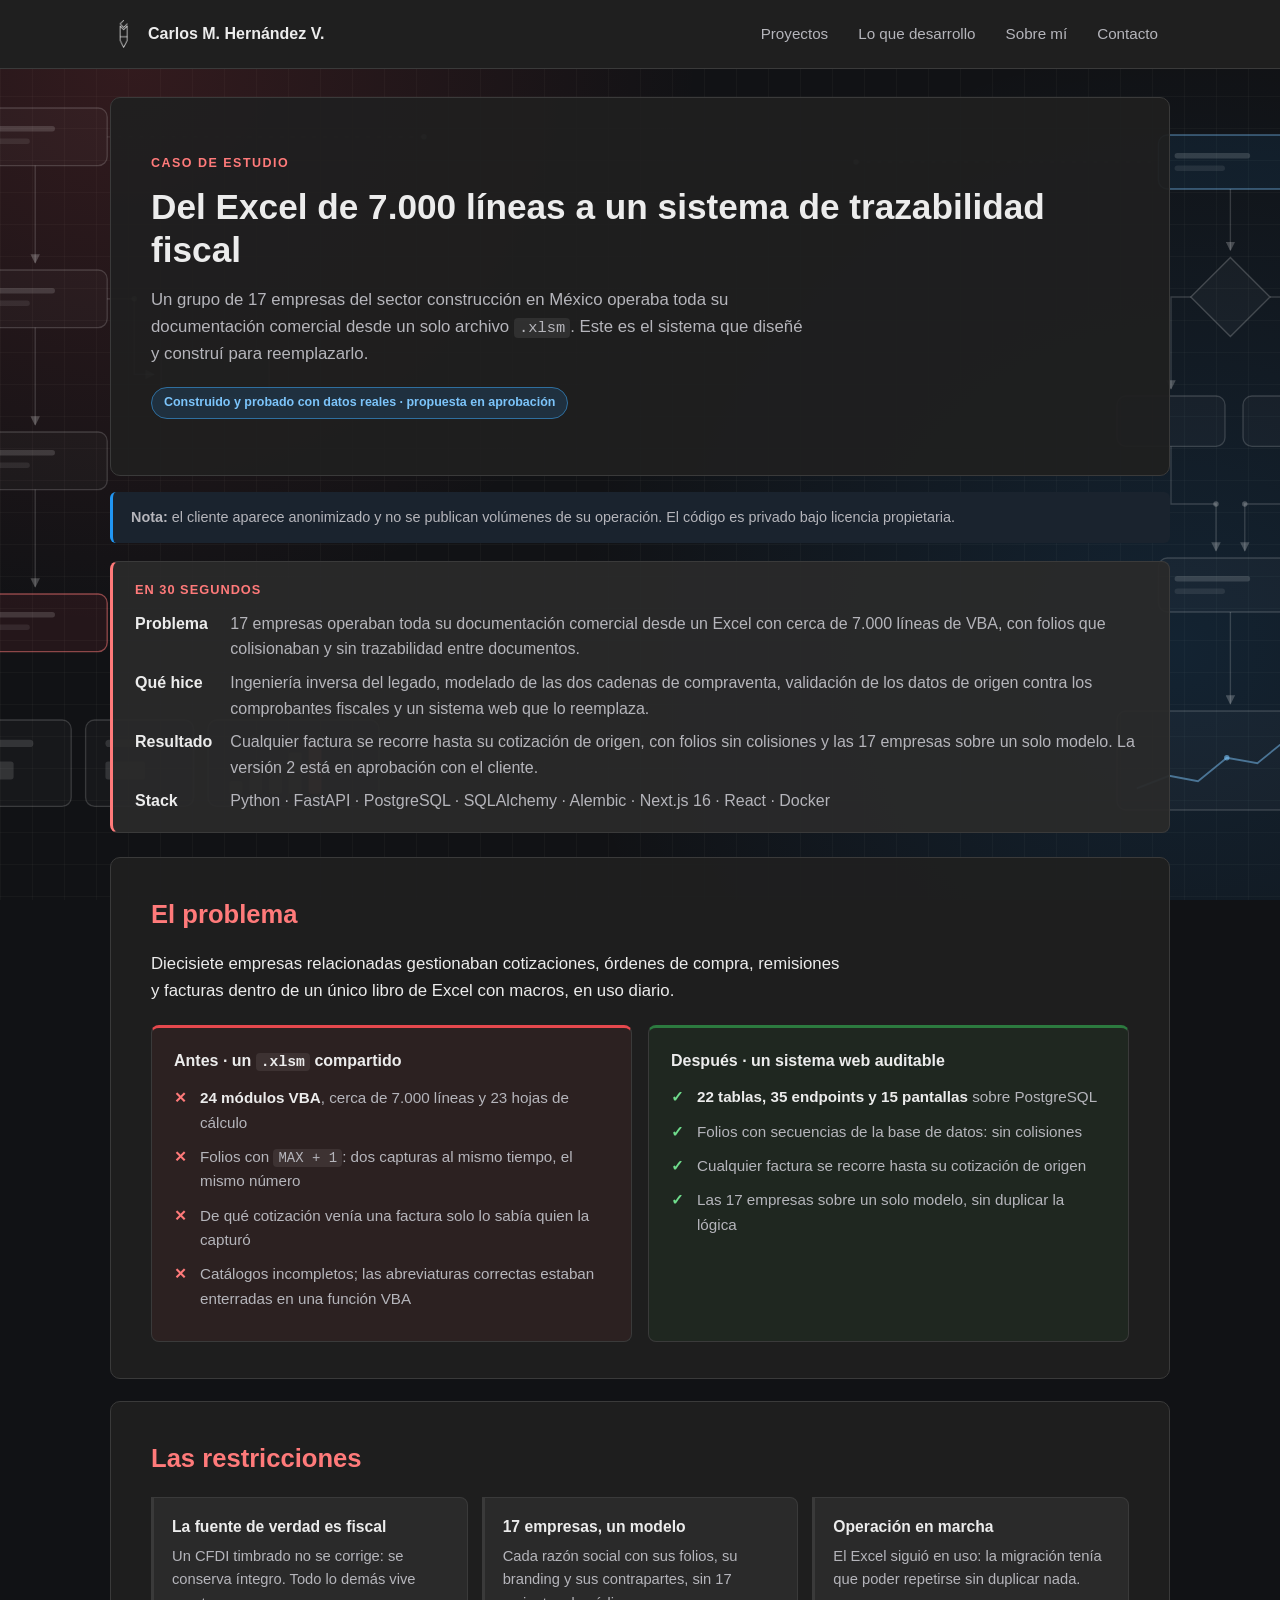
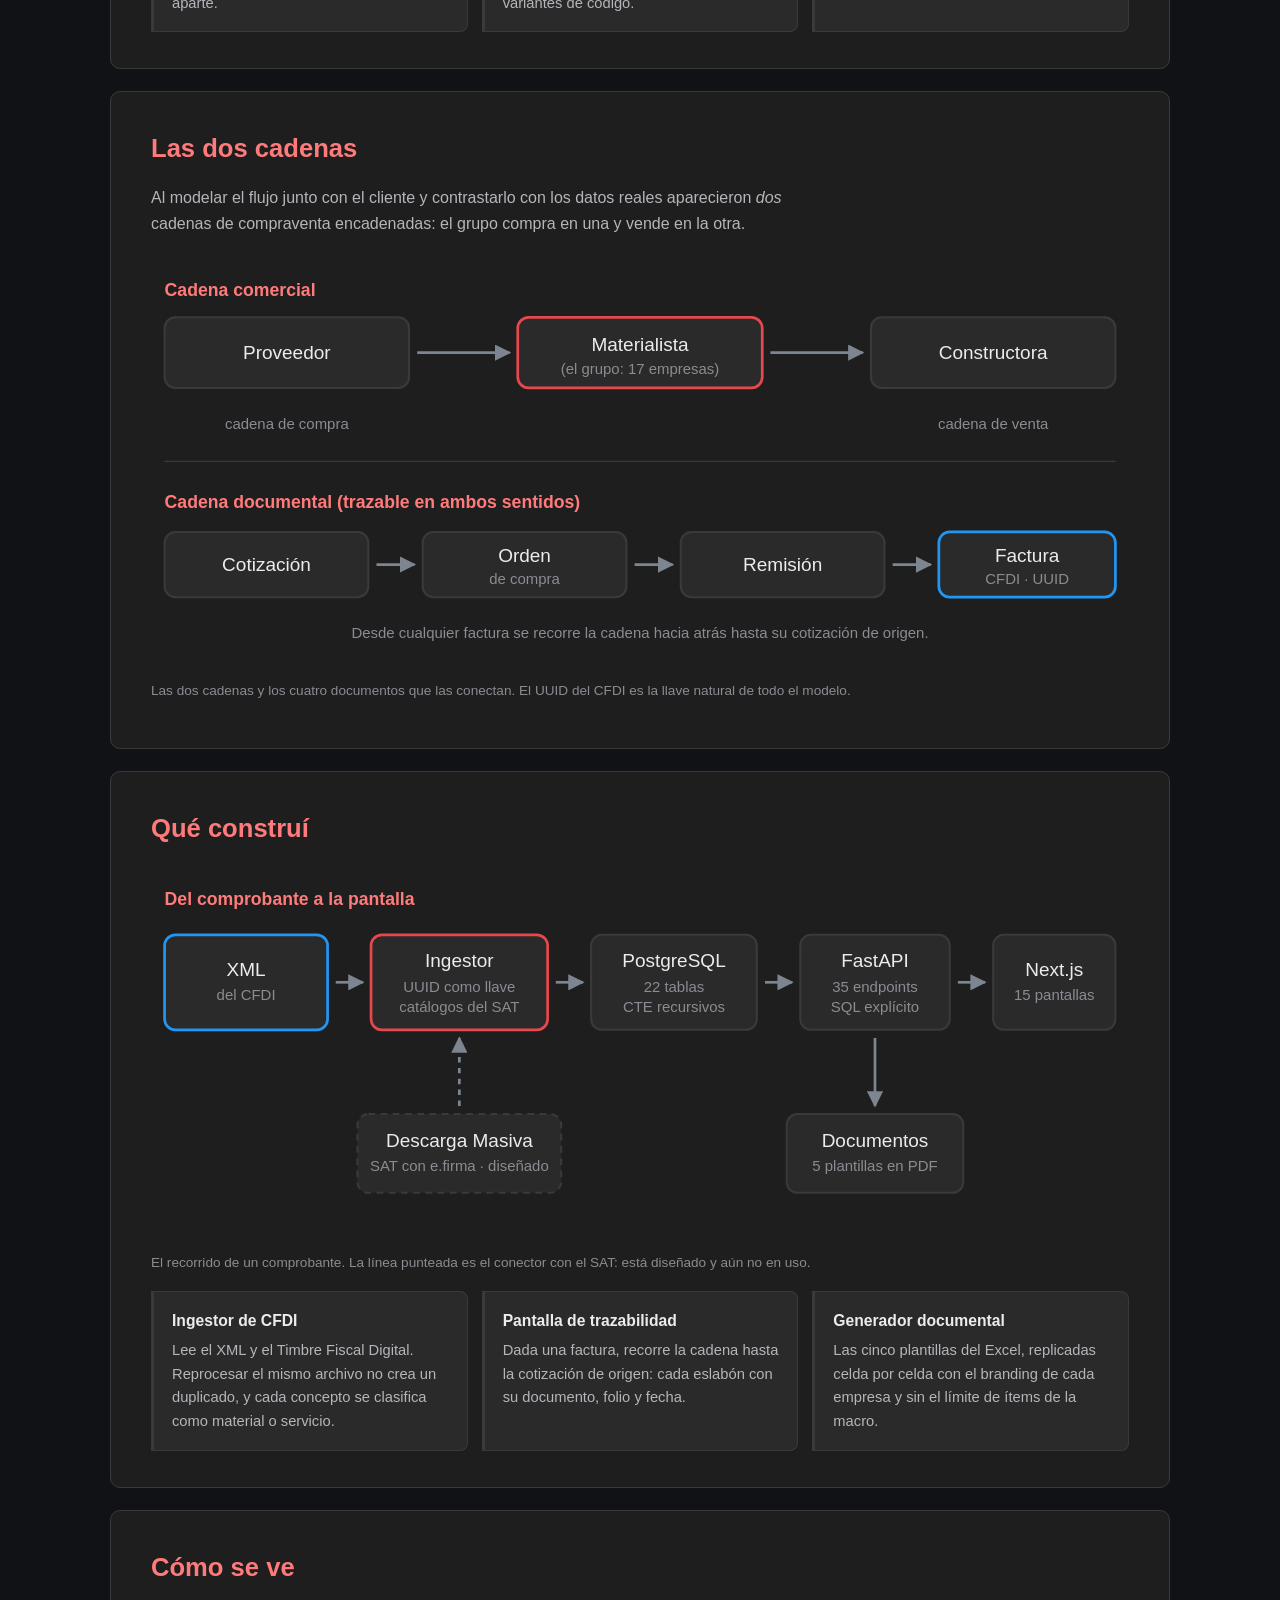
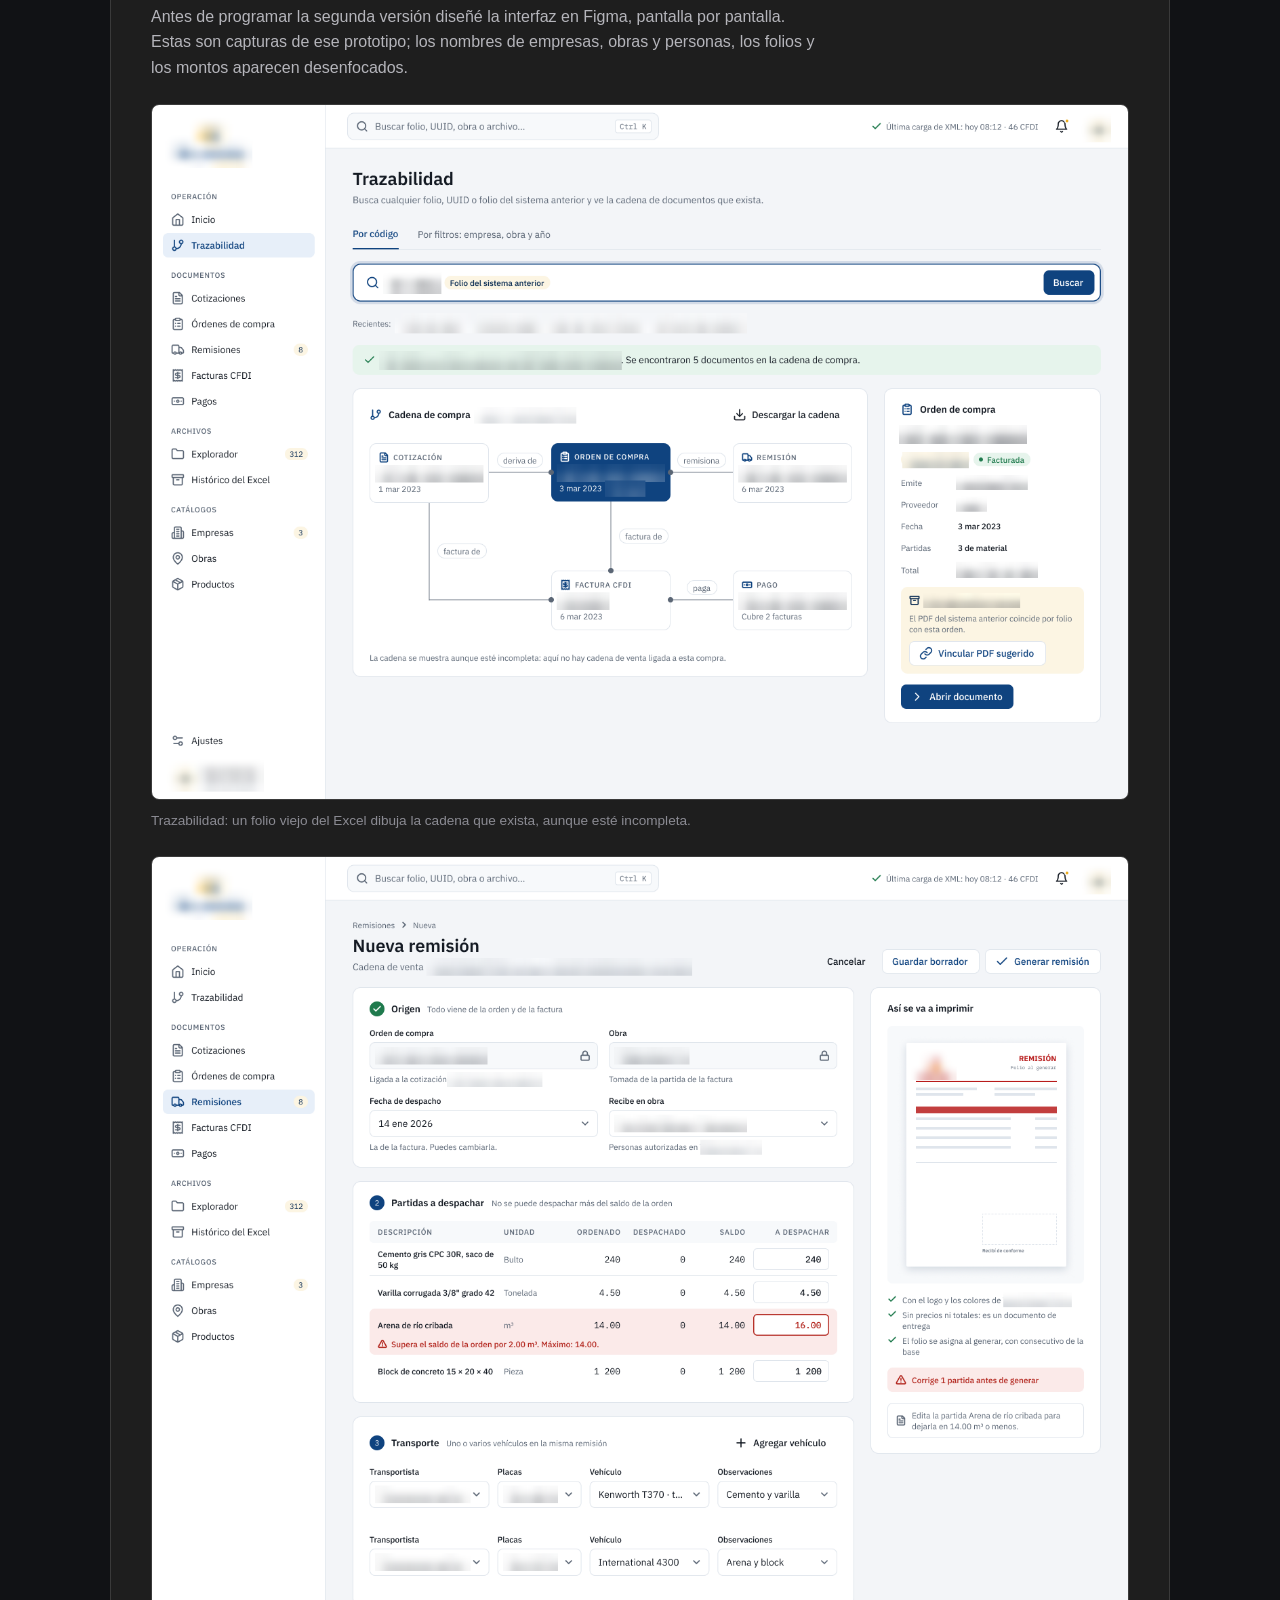
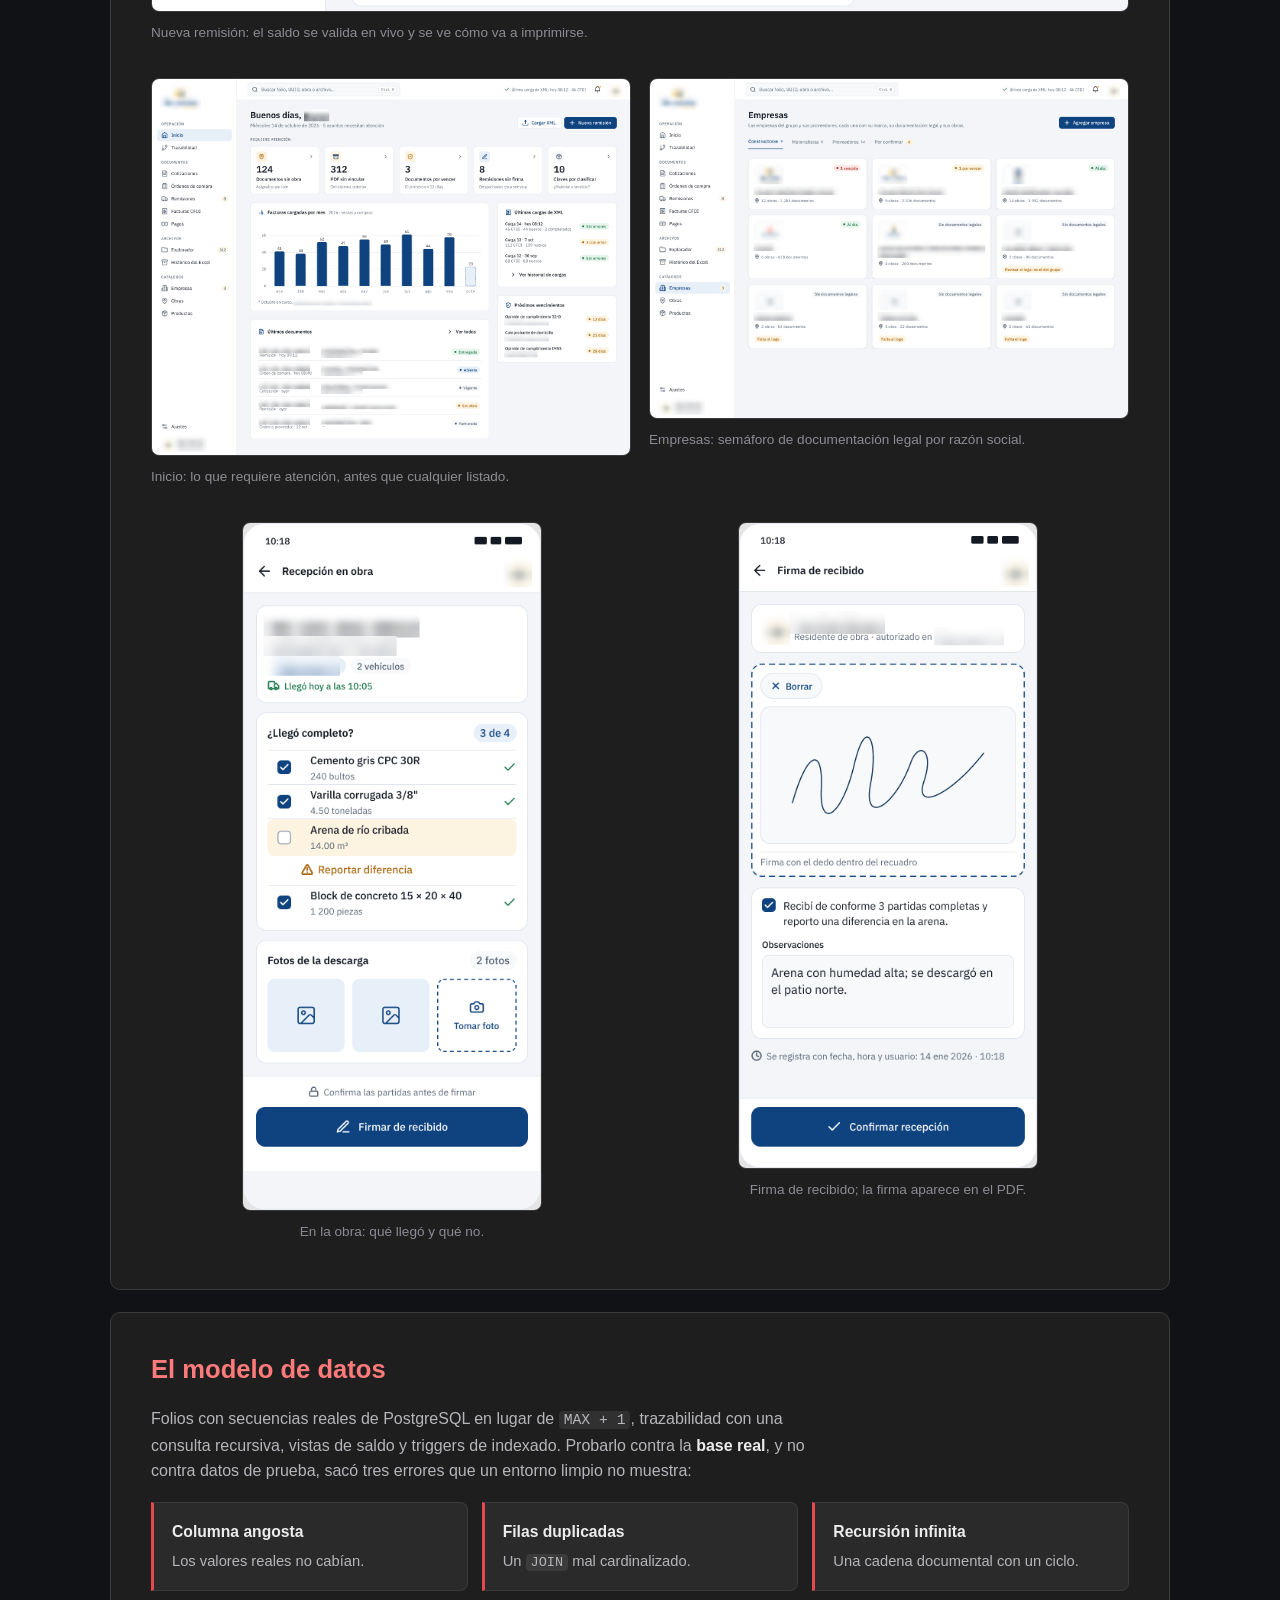
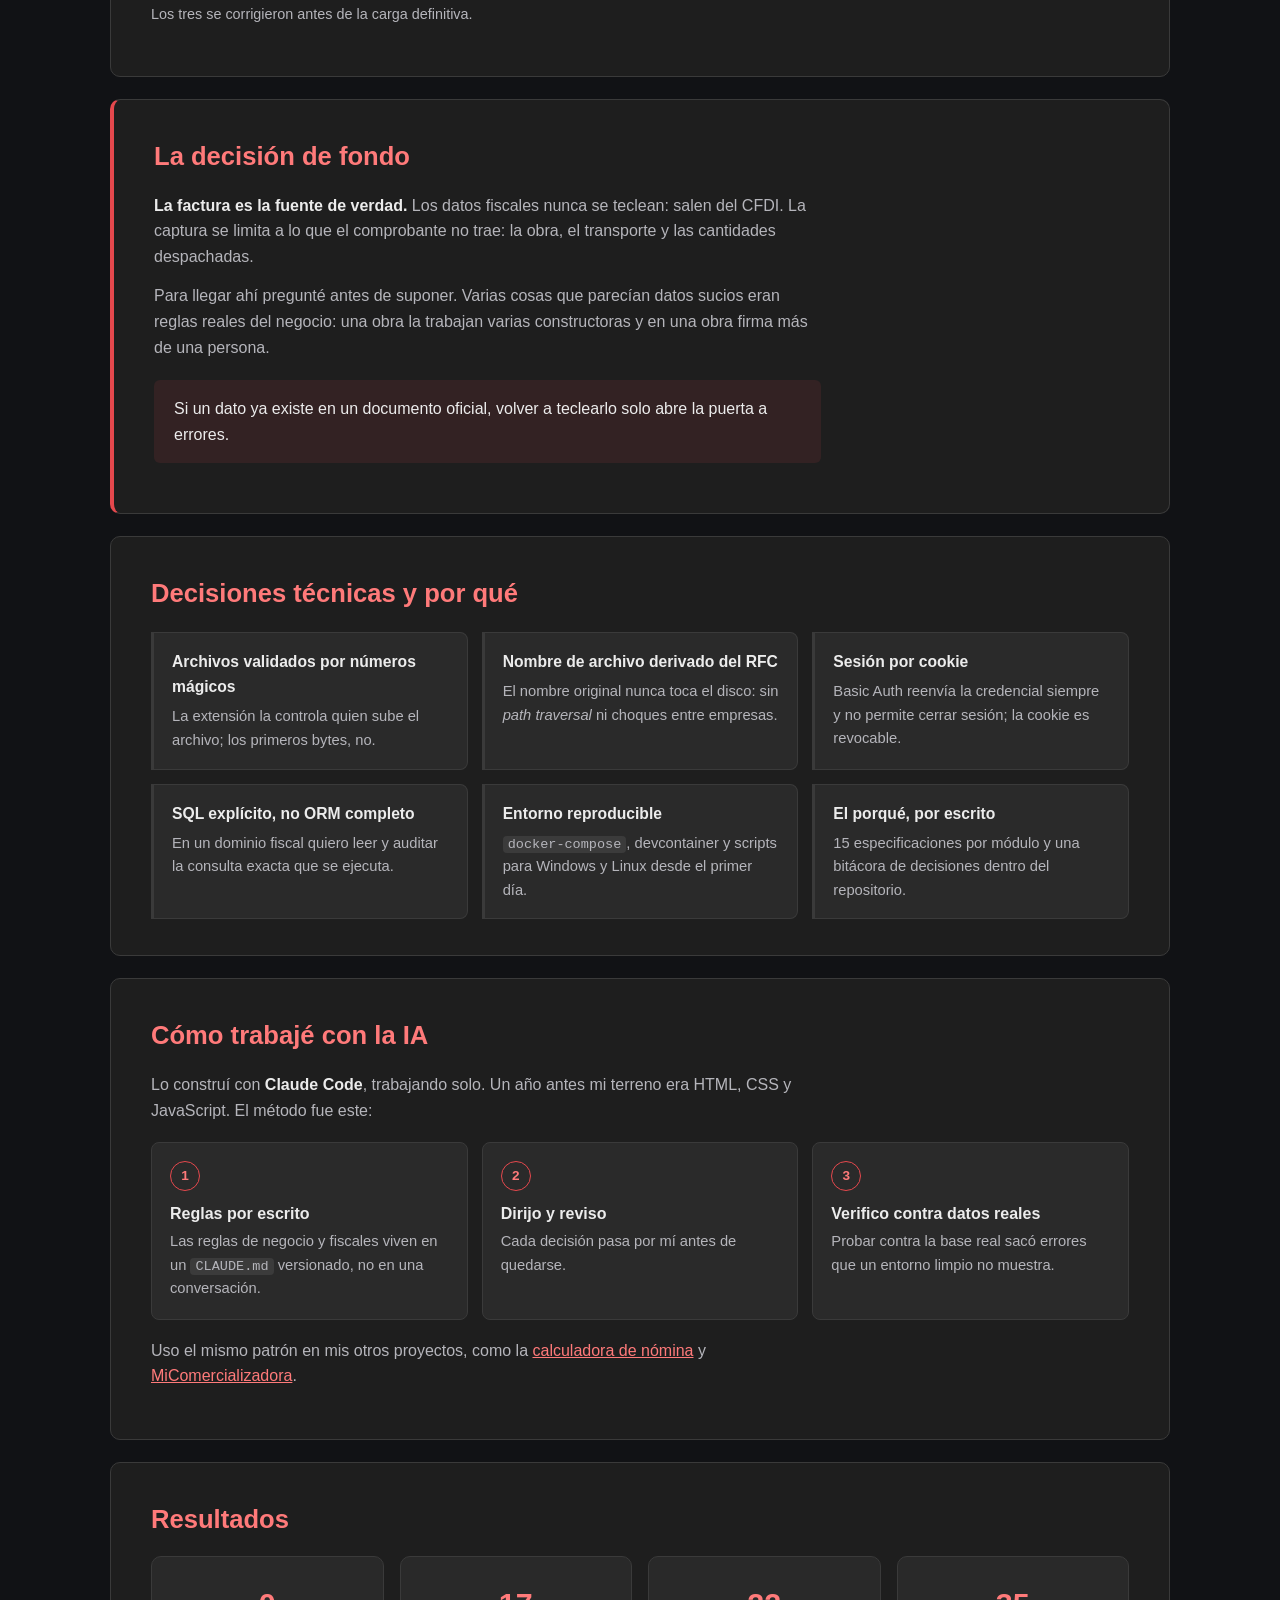
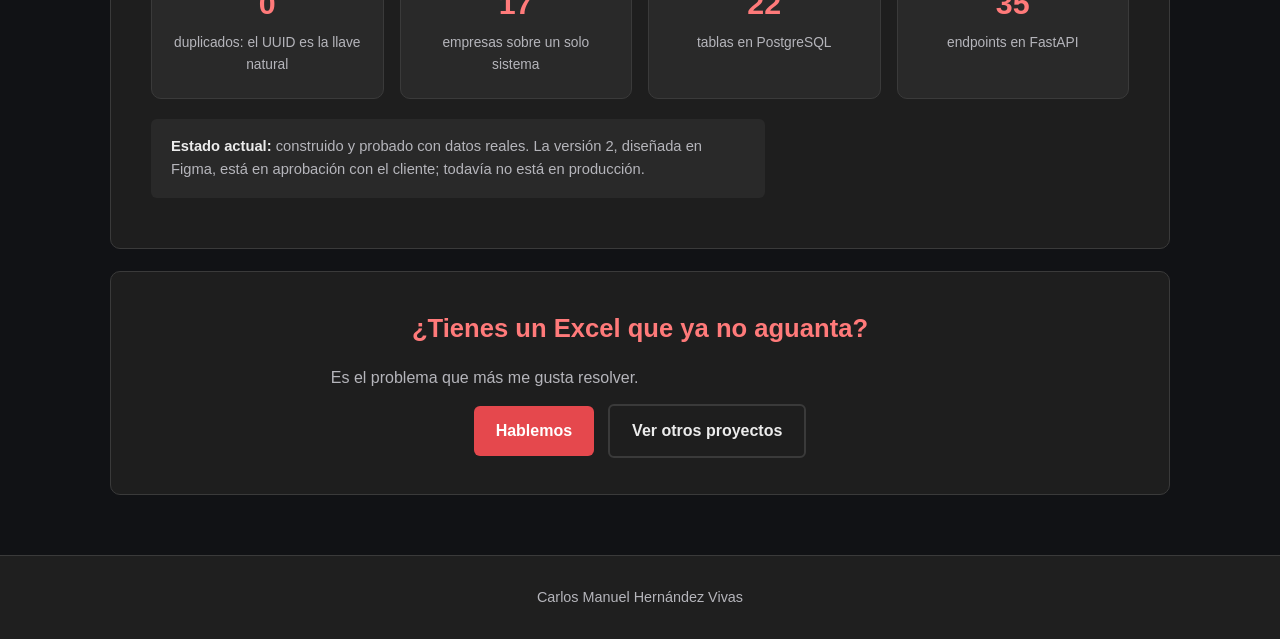
==== commit 16573112: "Agrega portadas para compartir en redes con og:image Co-Authored-By: Claude Opus 5.5 <noreply@anthro" ====
--- a/caso-cfdi.html
+++ b/caso-cfdi.html
@@ -15,6 +15,10 @@
     <meta property="og:description"
         content="Migración de un Excel con 7.000 líneas de VBA a un sistema web con ingestión de CFDI y trazabilidad completa entre documentos.">
     <meta property="og:url" content="https://carlosmhernandezv.com/caso-cfdi.html">
+    <meta property="og:image" content="https://carlosmhernandezv.com/img/og/cfdi.png">
+    <meta property="og:image:width" content="1200">
+    <meta property="og:image:height" content="627">
+    <meta name="twitter:card" content="summary_large_image">
 
     <link rel="stylesheet" href="css/styles.css">
     <link rel="icon" sizes="16x16 24x24 32x32 48x48 64x64" href="img/favicon16x16.png">
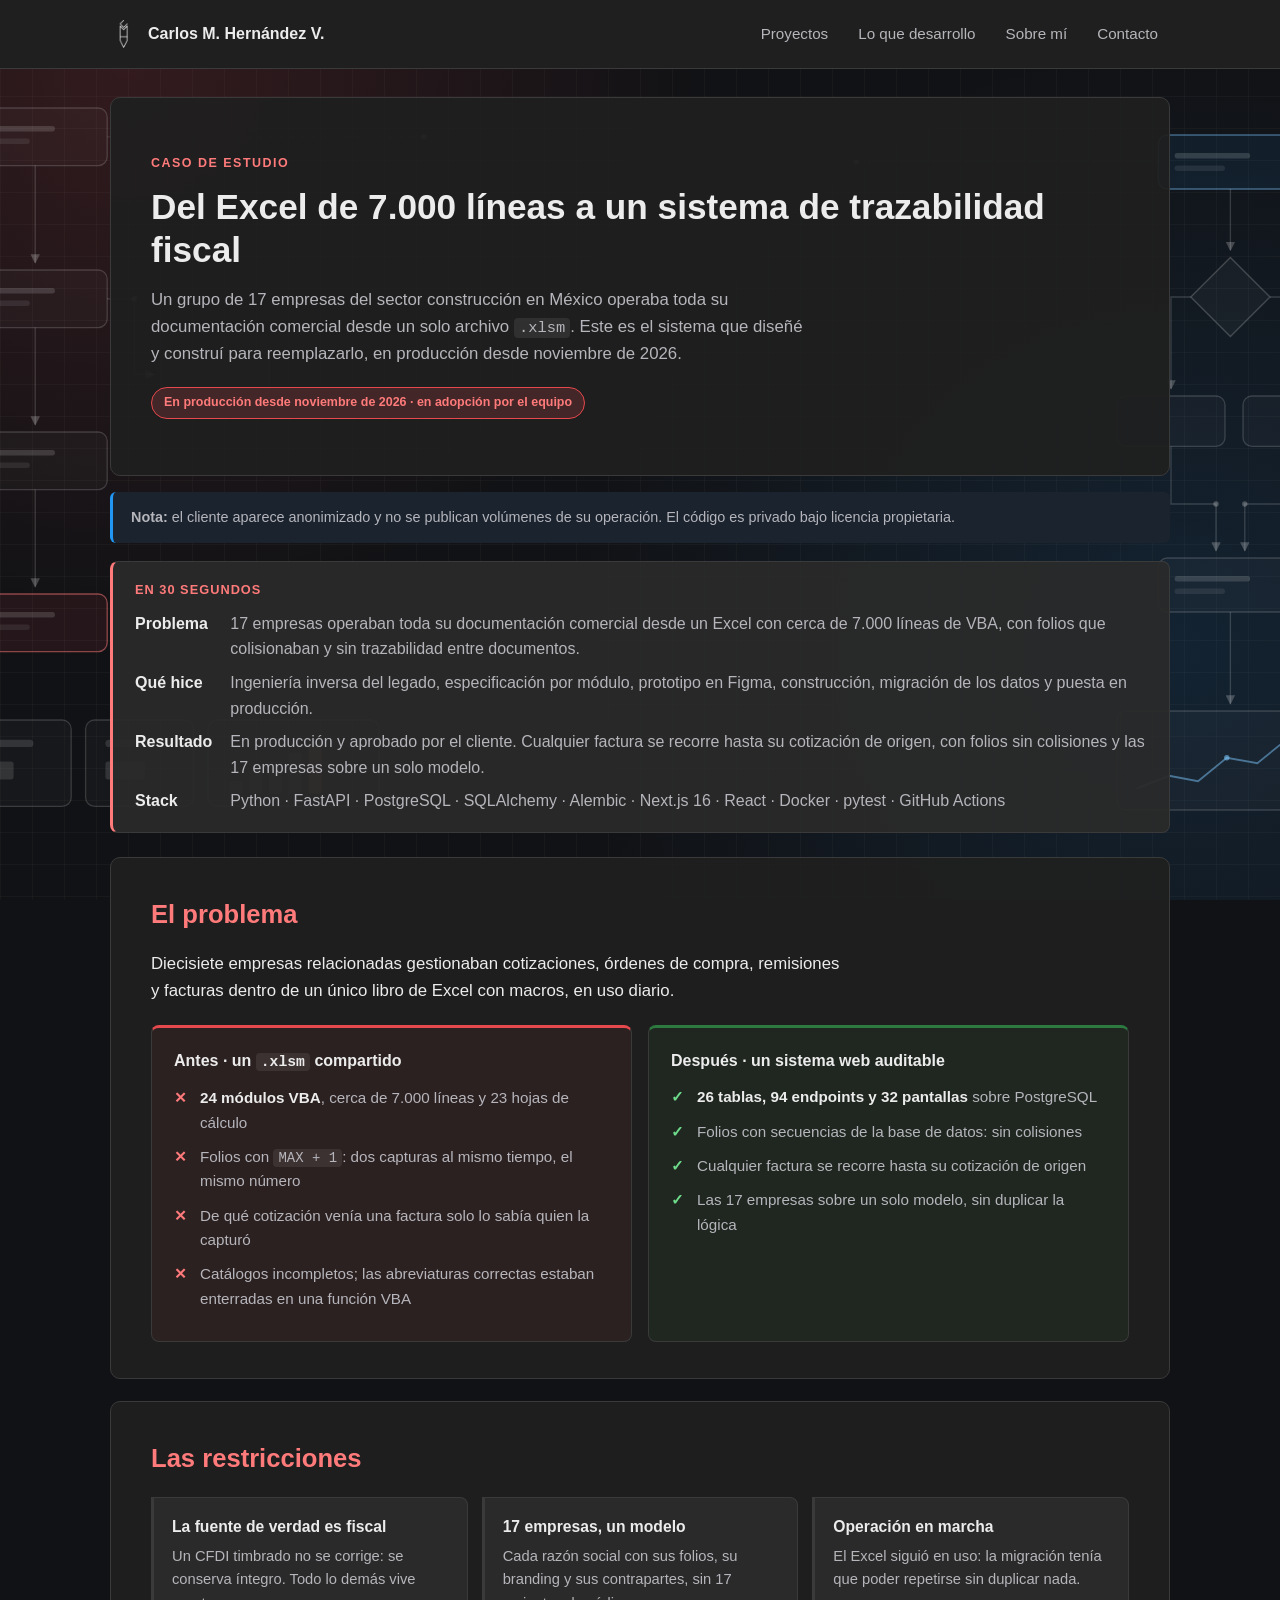
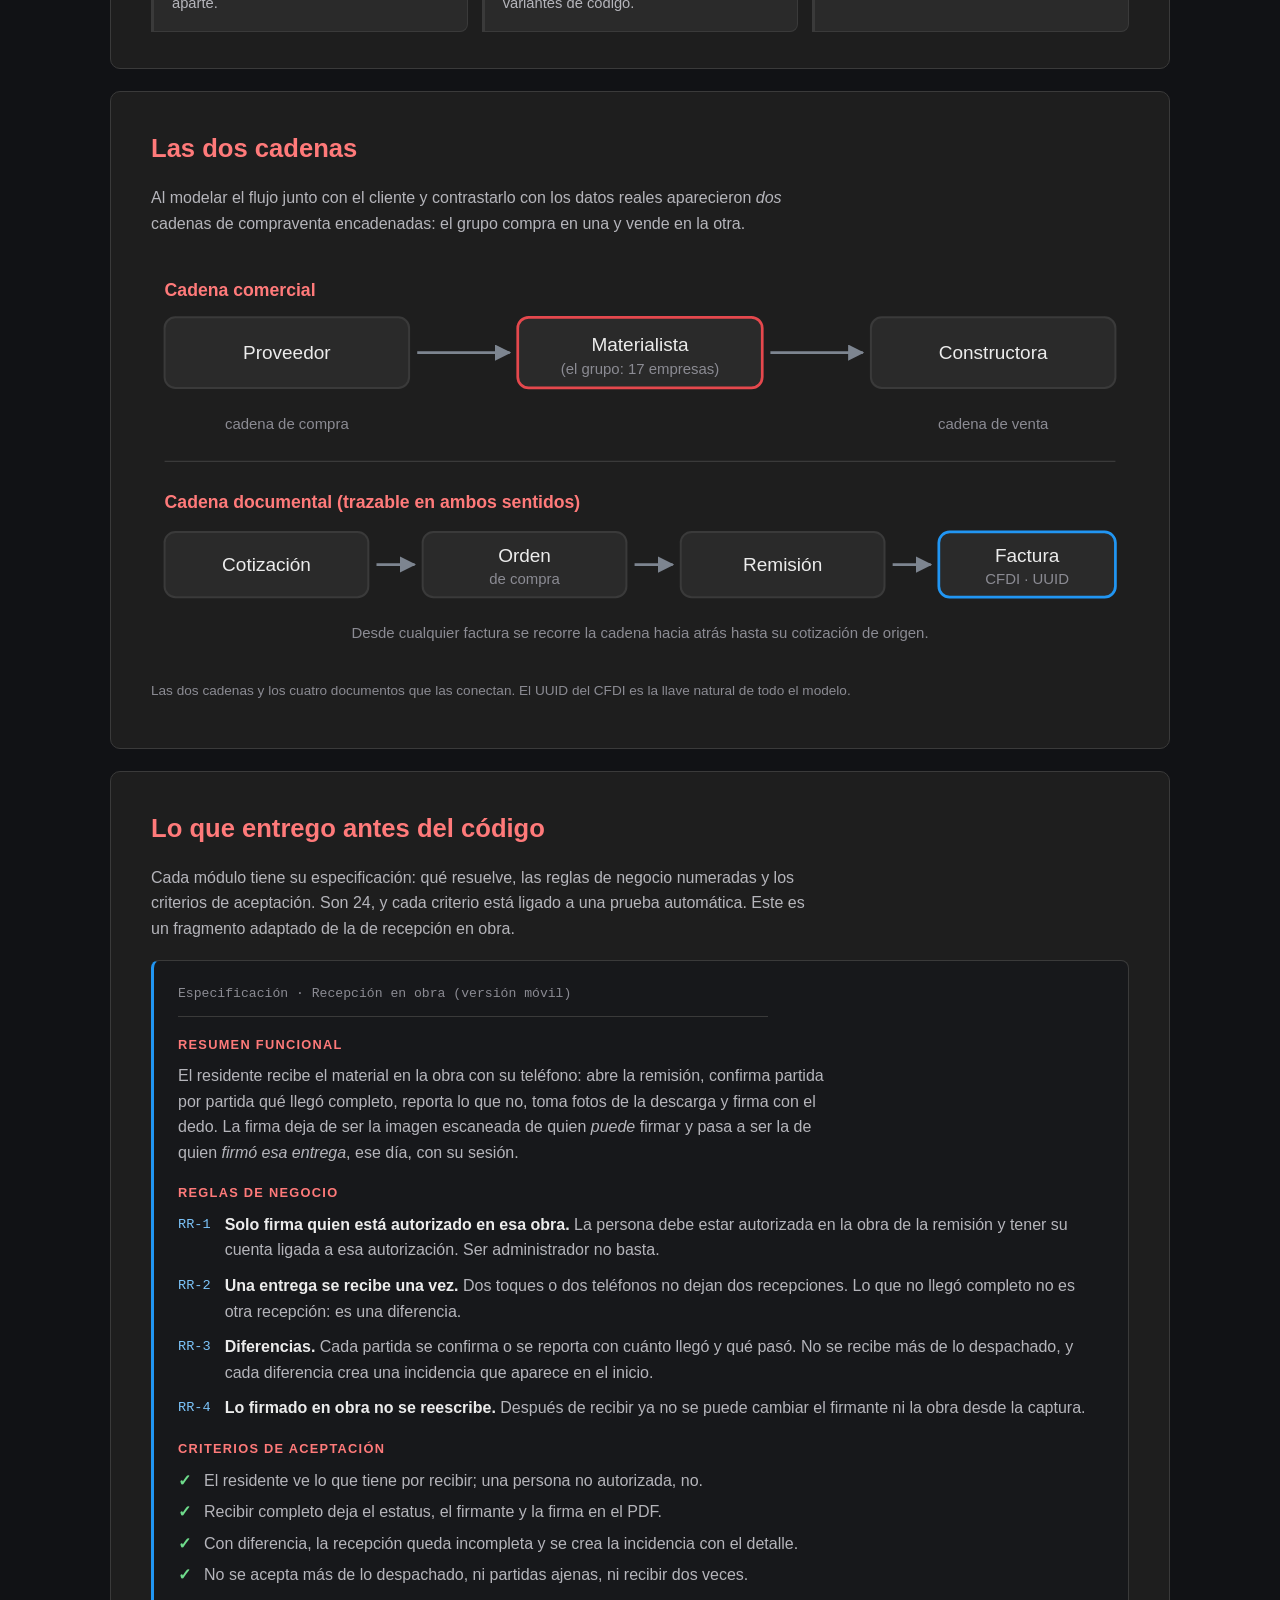
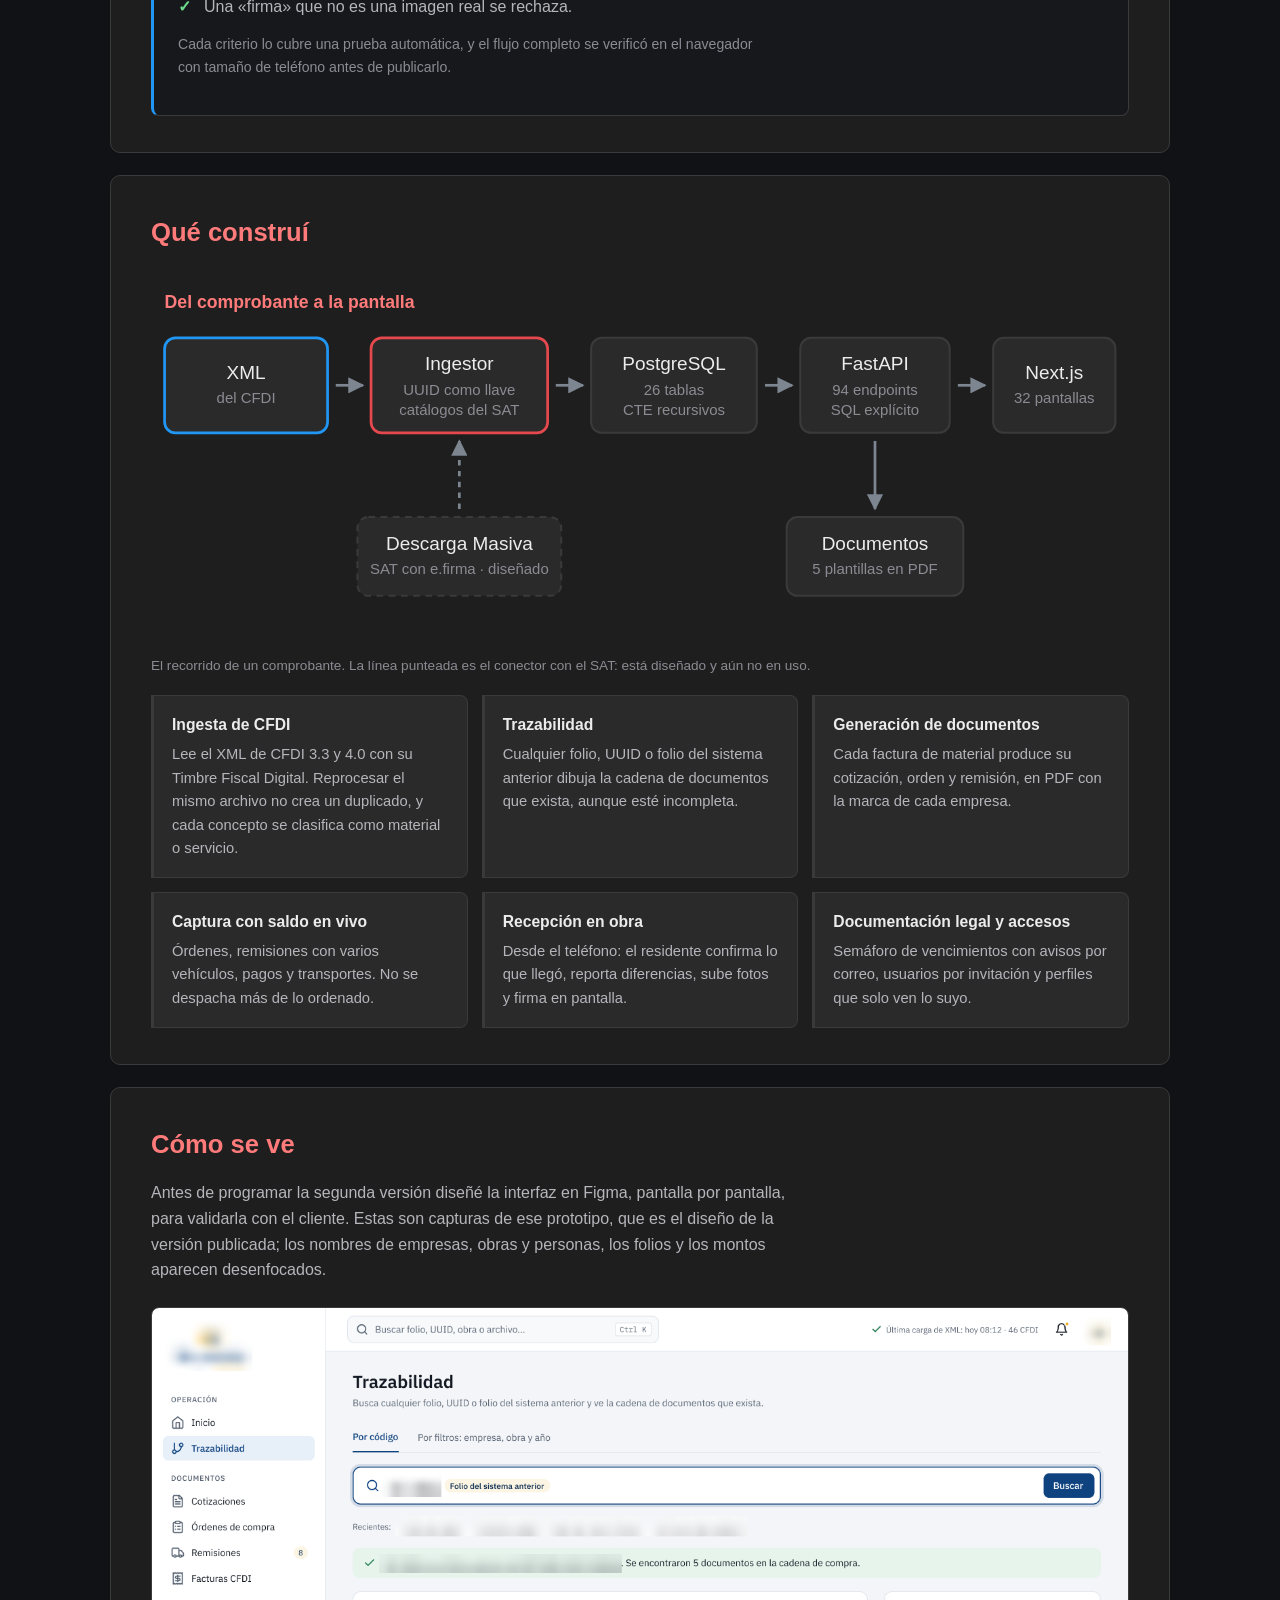
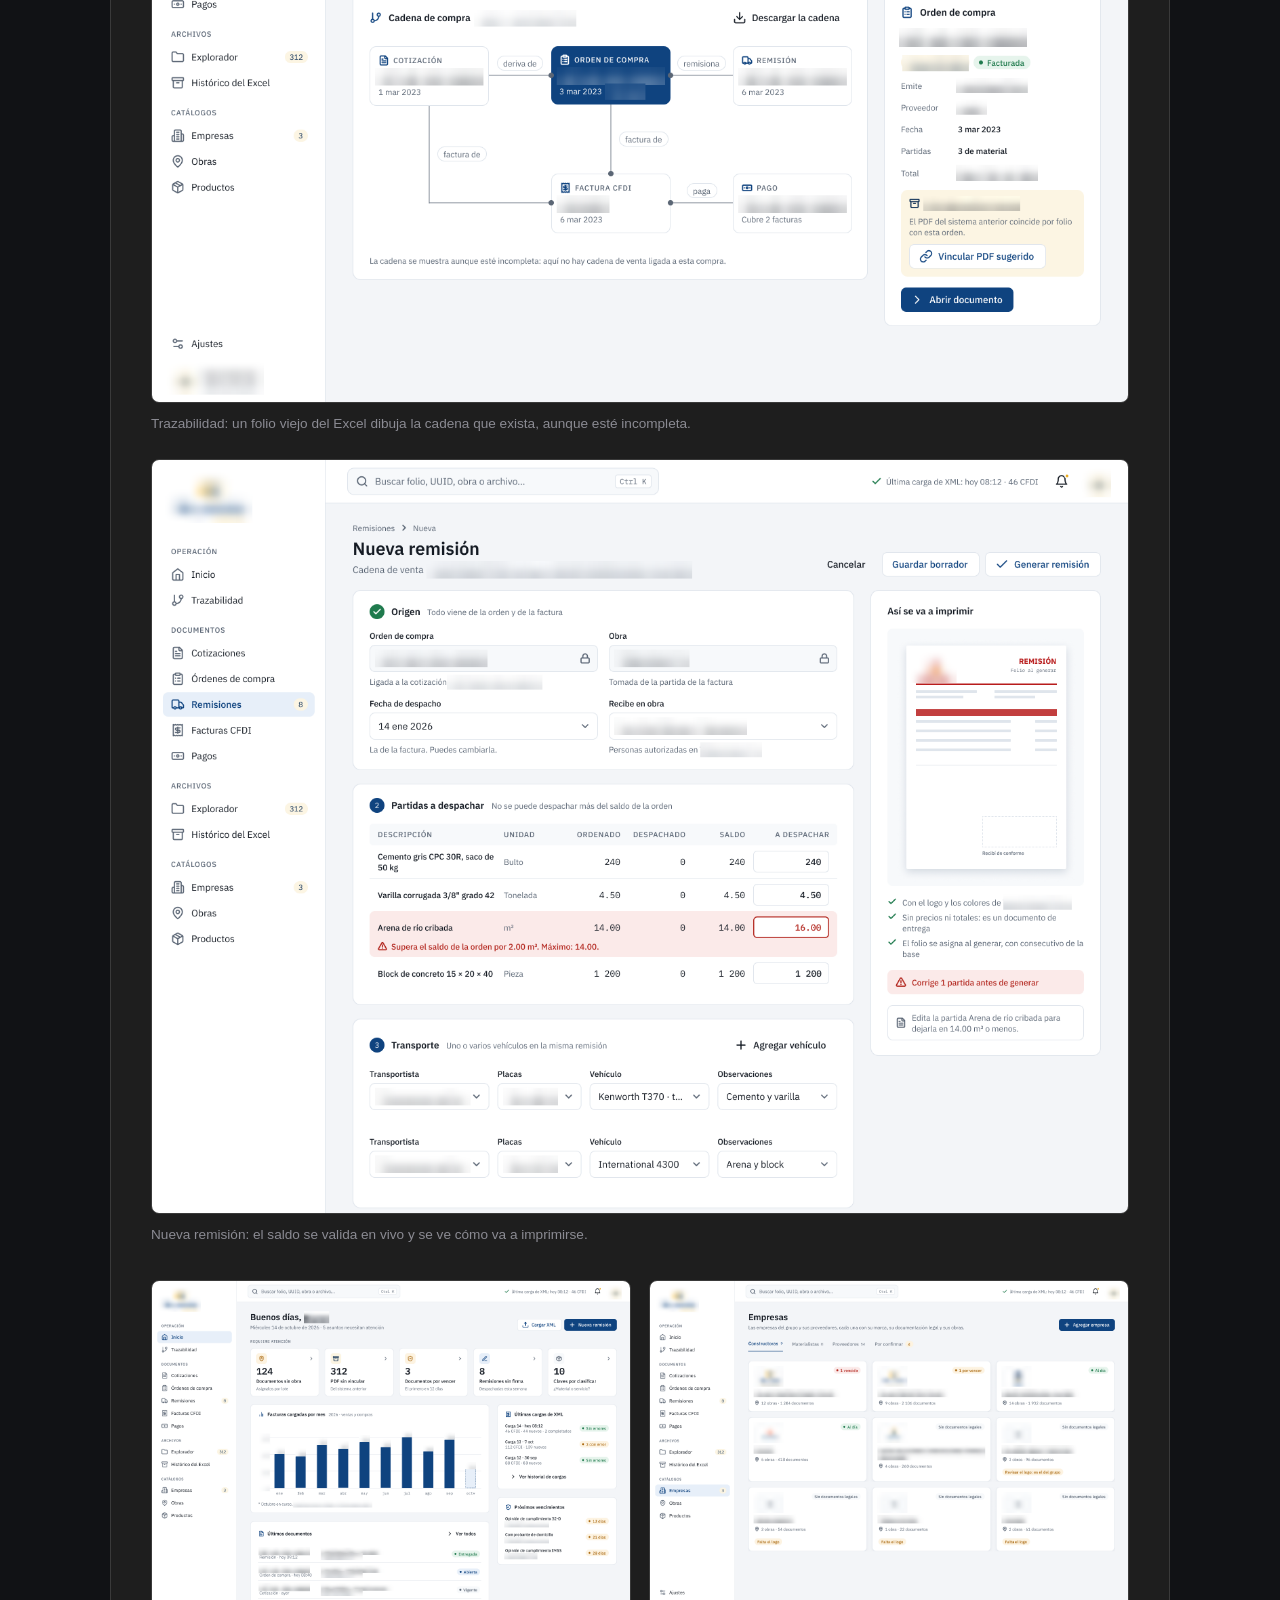
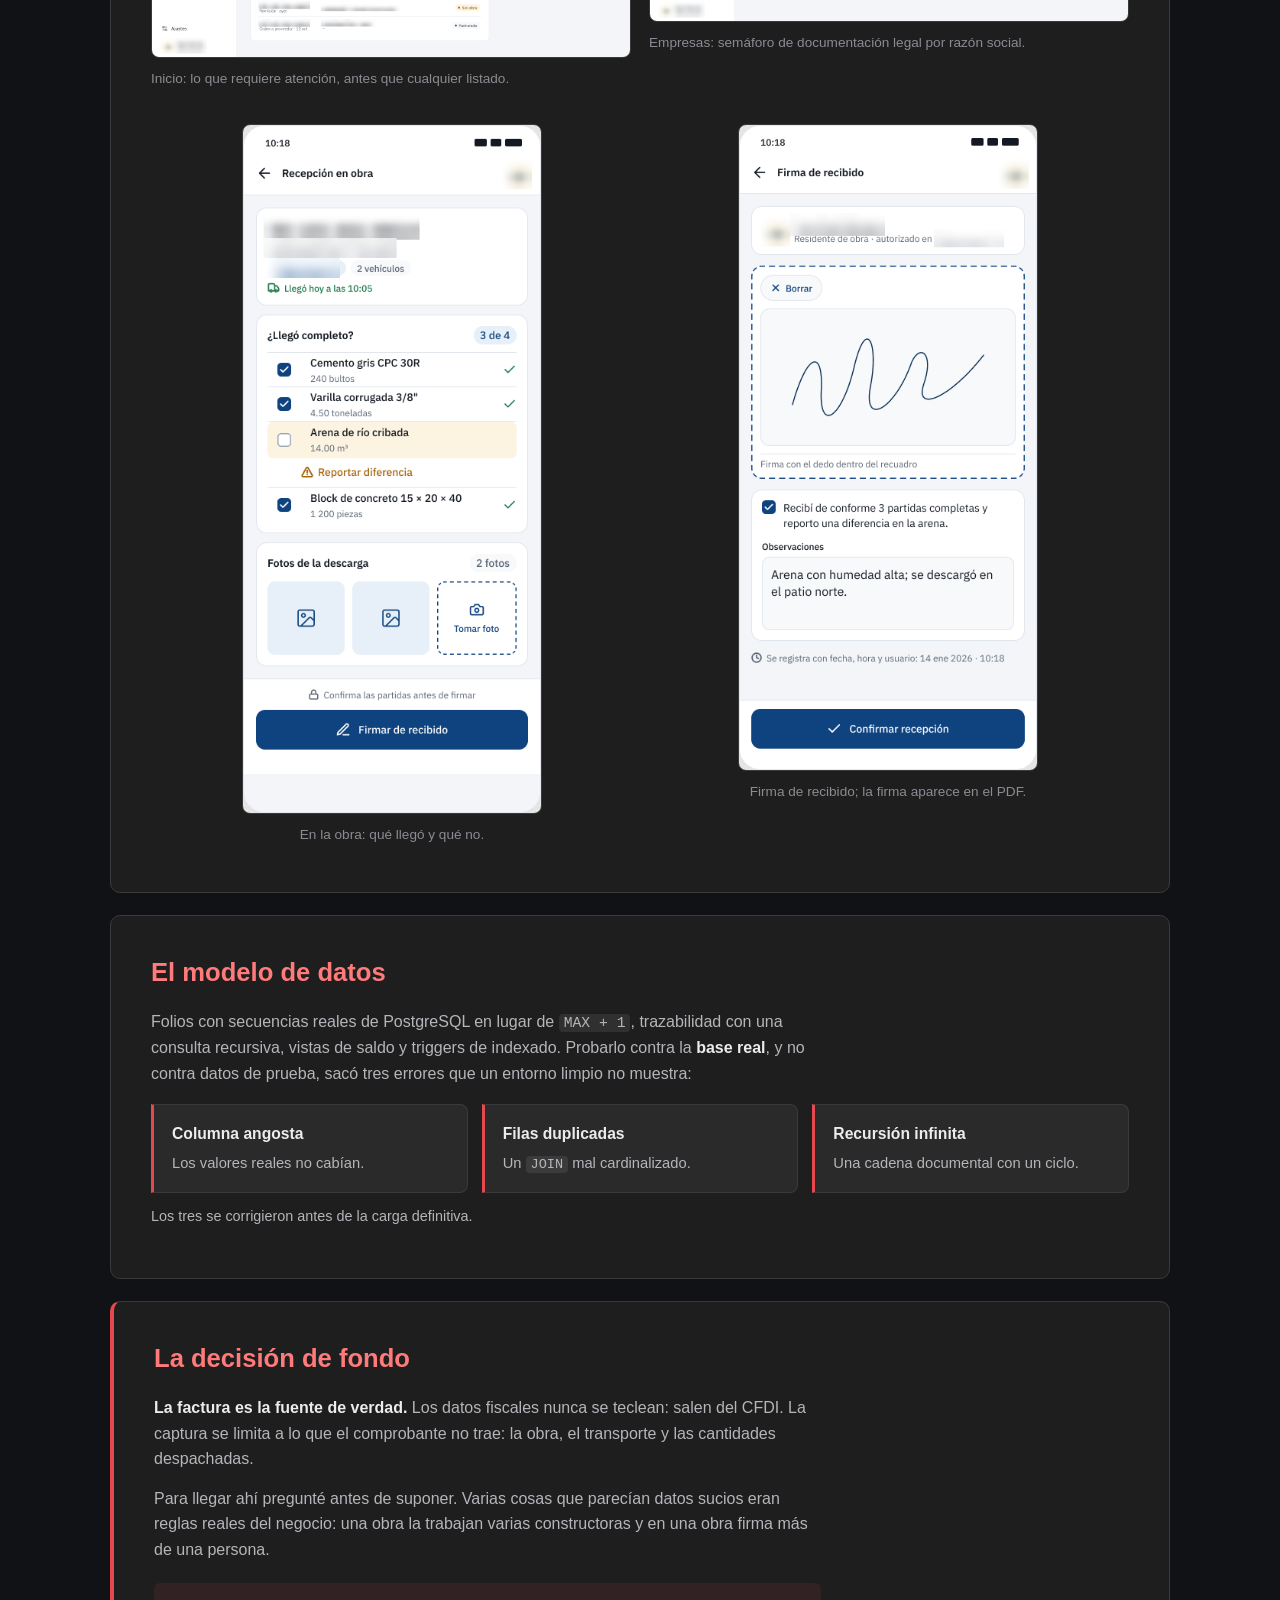
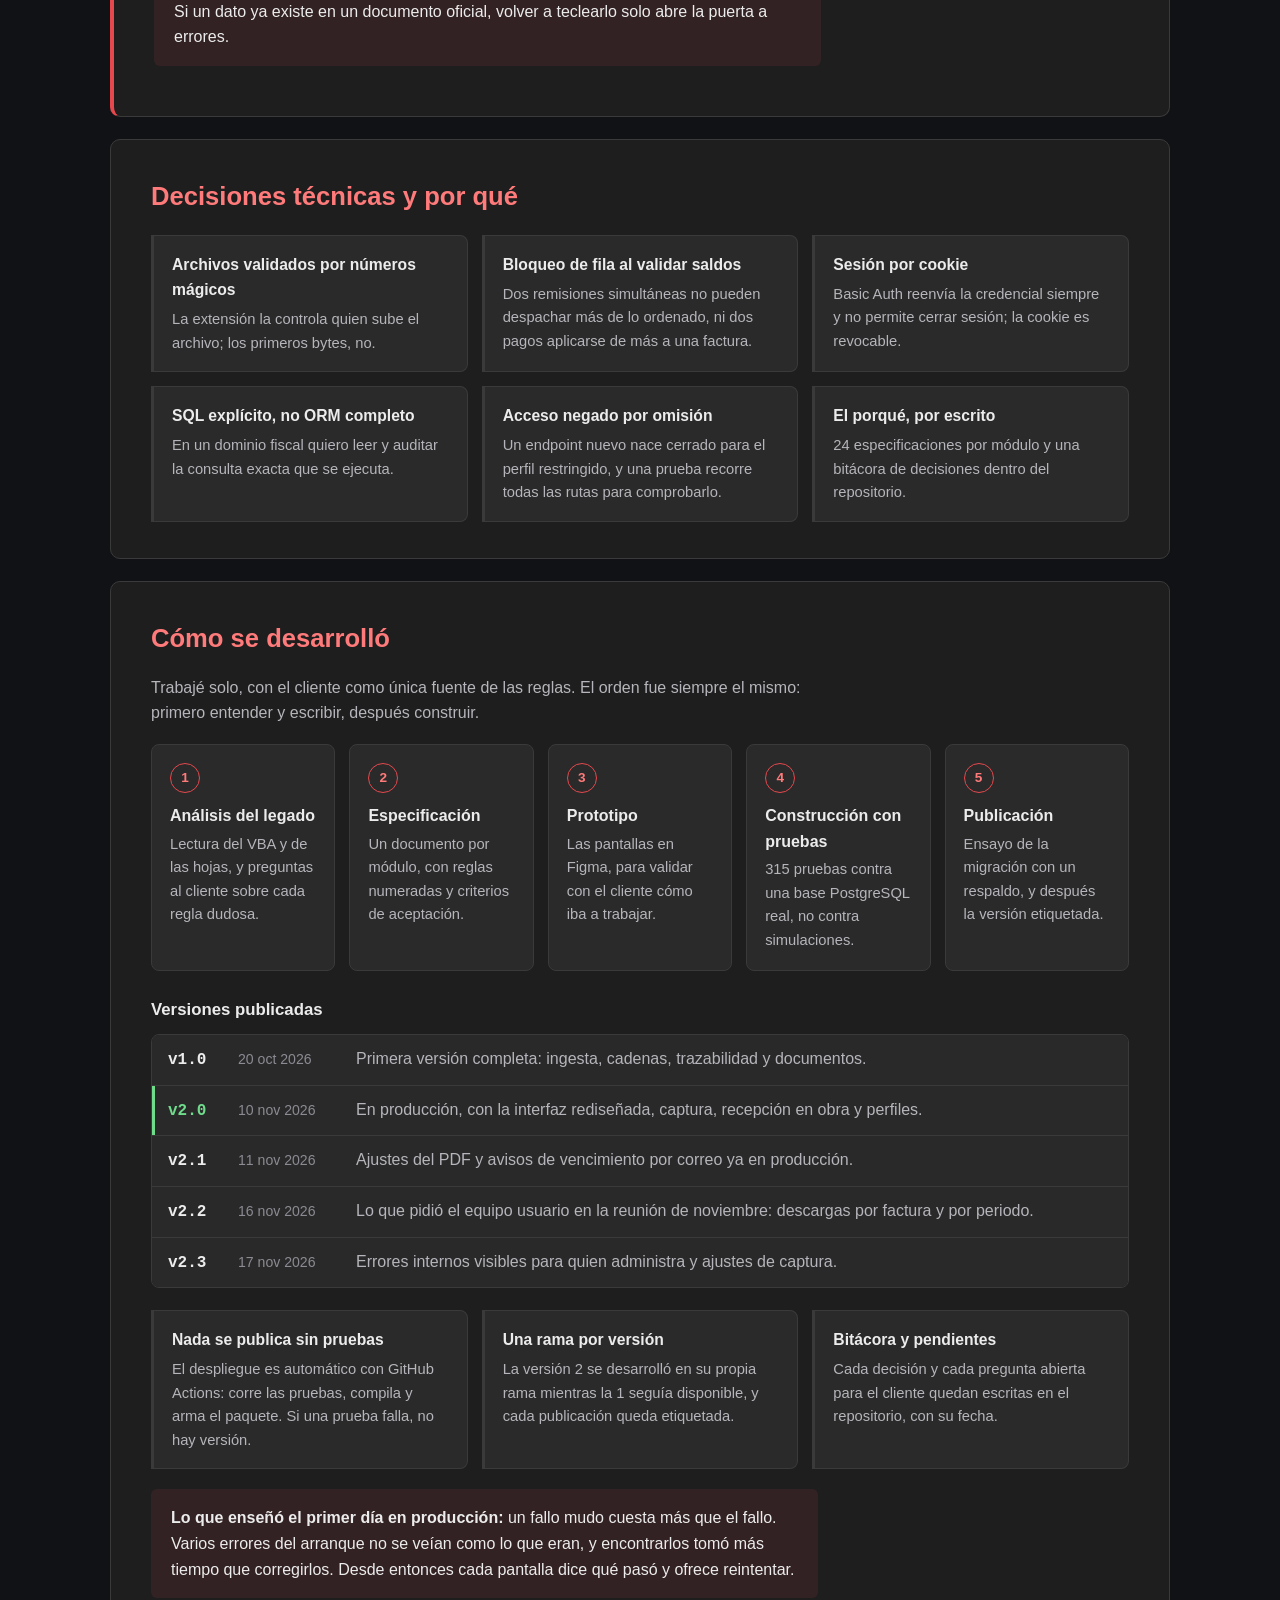
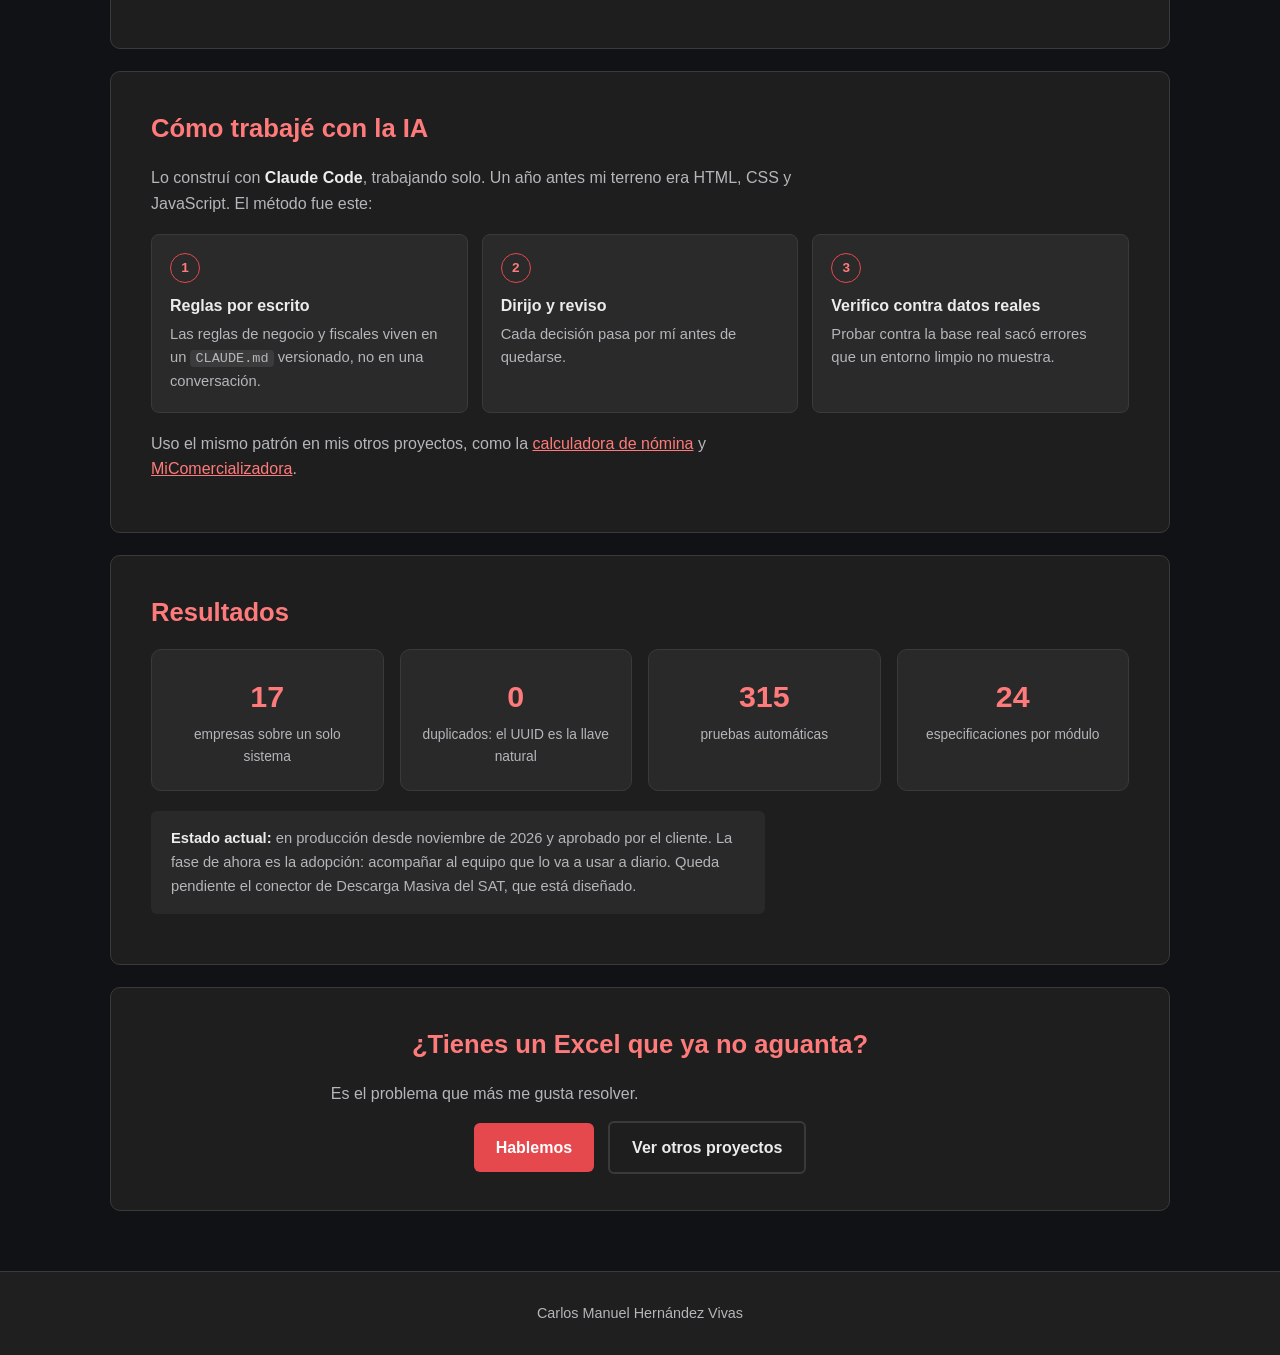
==== commit b3276956: "Pone el caso CFDI en produccion y muestra como se desarrollaron los proyectos - Caso CFDI: estado en" ====
--- a/caso-cfdi.html
+++ b/caso-cfdi.html
@@ -13,7 +13,8 @@
     <meta property="og:type" content="article">
     <meta property="og:title" content="Caso: trazabilidad documental y CFDI 4.0">
     <meta property="og:description"
-        content="Migración de un Excel con 7.000 líneas de VBA a un sistema web con ingestión de CFDI y trazabilidad completa entre documentos.">
+        content="Migración de un Excel con 7.000 líneas de VBA a un sistema web en producción, con ingesta de CFDI y trazabilidad completa entre documentos.">
+    <link rel="canonical" href="https://carlosmhernandezv.com/caso-cfdi.html">
     <meta property="og:url" content="https://carlosmhernandezv.com/caso-cfdi.html">
     <meta property="og:image" content="https://carlosmhernandezv.com/img/og/cfdi.png">
     <meta property="og:image:width" content="1200">
@@ -50,10 +51,9 @@
             <p class="caso-bajada">
                 Un grupo de 17 empresas del sector construcción en México operaba toda su documentación comercial
                 desde un solo archivo <code>.xlsm</code>. Este es el sistema que diseñé y construí para
-                reemplazarlo.
-            </p>
-            <span class="badge badge-progreso">Construido y probado con datos reales · propuesta en
-                aprobación</span>
+                reemplazarlo, en producción desde noviembre de 2026.
+            </p>
+            <span class="badge badge-vivo">En producción desde noviembre de 2026 · en adopción por el equipo</span>
         </header>
 
         <!--
@@ -74,13 +74,14 @@
                 <dd>17 empresas operaban toda su documentación comercial desde un Excel con cerca de 7.000 líneas de
                     VBA, con folios que colisionaban y sin trazabilidad entre documentos.</dd>
                 <dt>Qué hice</dt>
-                <dd>Ingeniería inversa del legado, modelado de las dos cadenas de compraventa, validación de los datos
-                    de origen contra los comprobantes fiscales y un sistema web que lo reemplaza.</dd>
+                <dd>Ingeniería inversa del legado, especificación por módulo, prototipo en Figma, construcción,
+                    migración de los datos y puesta en producción.</dd>
                 <dt>Resultado</dt>
-                <dd>Cualquier factura se recorre hasta su cotización de origen, con folios sin colisiones y las
-                    17 empresas sobre un solo modelo. La versión 2 está en aprobación con el cliente.</dd>
+                <dd>En producción y aprobado por el cliente. Cualquier factura se recorre hasta su cotización de
+                    origen, con folios sin colisiones y las 17 empresas sobre un solo modelo.</dd>
                 <dt>Stack</dt>
-                <dd>Python · FastAPI · PostgreSQL · SQLAlchemy · Alembic · Next.js 16 · React · Docker</dd>
+                <dd>Python · FastAPI · PostgreSQL · SQLAlchemy · Alembic · Next.js 16 · React · Docker · pytest ·
+                    GitHub Actions</dd>
             </dl>
         </div>
 
@@ -104,7 +105,7 @@
                 <div class="comp-col comp-despues">
                     <p class="comp-titulo">Después · un sistema web auditable</p>
                     <ul>
-                        <li><strong>22 tablas, 35 endpoints y 15 pantallas</strong> sobre PostgreSQL</li>
+                        <li><strong>26 tablas, 94 endpoints y 32 pantallas</strong> sobre PostgreSQL</li>
                         <li>Folios con secuencias de la base de datos: sin colisiones</li>
                         <li>Cualquier factura se recorre hasta su cotización de origen</li>
                         <li>Las 17 empresas sobre un solo modelo, sin duplicar la lógica</li>
@@ -198,6 +199,56 @@
                 <figcaption>Las dos cadenas y los cuatro documentos que las conectan. El UUID del CFDI es la llave
                     natural de todo el modelo.</figcaption>
             </figure>
+        </section>
+
+        <section id="entregables" class="caso-seccion">
+            <h2>Lo que entrego antes del código</h2>
+            <p>
+                Cada módulo tiene su especificación: qué resuelve, las reglas de negocio numeradas y los criterios
+                de aceptación. Son 24, y cada criterio está ligado a una prueba automática. Este es un fragmento
+                adaptado de la de recepción en obra.
+            </p>
+
+            <article class="espec" aria-label="Fragmento de una especificación funcional">
+                <p class="espec-cab">Especificación · Recepción en obra (versión móvil)</p>
+
+                <h3>Resumen funcional</h3>
+                <p>
+                    El residente recibe el material en la obra con su teléfono: abre la remisión, confirma partida
+                    por partida qué llegó completo, reporta lo que no, toma fotos de la descarga y firma con el
+                    dedo. La firma deja de ser la imagen escaneada de quien <em>puede</em> firmar y pasa a ser la
+                    de quien <em>firmó esa entrega</em>, ese día, con su sesión.
+                </p>
+
+                <h3>Reglas de negocio</h3>
+                <dl class="espec-reglas">
+                    <dt>RR-1</dt>
+                    <dd><strong>Solo firma quien está autorizado en esa obra.</strong> La persona debe estar
+                        autorizada en la obra de la remisión y tener su cuenta ligada a esa autorización. Ser
+                        administrador no basta.</dd>
+                    <dt>RR-2</dt>
+                    <dd><strong>Una entrega se recibe una vez.</strong> Dos toques o dos teléfonos no dejan dos
+                        recepciones. Lo que no llegó completo no es otra recepción: es una diferencia.</dd>
+                    <dt>RR-3</dt>
+                    <dd><strong>Diferencias.</strong> Cada partida se confirma o se reporta con cuánto llegó y qué
+                        pasó. No se recibe más de lo despachado, y cada diferencia crea una incidencia que aparece
+                        en el inicio.</dd>
+                    <dt>RR-4</dt>
+                    <dd><strong>Lo firmado en obra no se reescribe.</strong> Después de recibir ya no se puede
+                        cambiar el firmante ni la obra desde la captura.</dd>
+                </dl>
+
+                <h3>Criterios de aceptación</h3>
+                <ul class="espec-criterios">
+                    <li>El residente ve lo que tiene por recibir; una persona no autorizada, no.</li>
+                    <li>Recibir completo deja el estatus, el firmante y la firma en el PDF.</li>
+                    <li>Con diferencia, la recepción queda incompleta y se crea la incidencia con el detalle.</li>
+                    <li>No se acepta más de lo despachado, ni partidas ajenas, ni recibir dos veces.</li>
+                    <li>Una «firma» que no es una imagen real se rechaza.</li>
+                </ul>
+                <p class="espec-pie">Cada criterio lo cubre una prueba automática, y el flujo completo se verificó en
+                    el navegador con tamaño de teléfono antes de publicarlo.</p>
+            </article>
         </section>
 
         <section id="que-construi" class="caso-seccion">
@@ -230,21 +281,21 @@
 
                     <rect x="324" y="44" width="122" height="70" rx="8" class="svg-caja" />
                     <text x="385" y="68" class="svg-etiqueta" text-anchor="middle">PostgreSQL</text>
-                    <text x="385" y="86" class="svg-nota" text-anchor="middle">22 tablas</text>
+                    <text x="385" y="86" class="svg-nota" text-anchor="middle">26 tablas</text>
                     <text x="385" y="101" class="svg-nota" text-anchor="middle">CTE recursivos</text>
 
                     <line x1="452" y1="79" x2="472" y2="79" class="svg-linea" marker-end="url(#flecha-arq)" />
 
                     <rect x="478" y="44" width="110" height="70" rx="8" class="svg-caja" />
                     <text x="533" y="68" class="svg-etiqueta" text-anchor="middle">FastAPI</text>
-                    <text x="533" y="86" class="svg-nota" text-anchor="middle">35 endpoints</text>
+                    <text x="533" y="86" class="svg-nota" text-anchor="middle">94 endpoints</text>
                     <text x="533" y="101" class="svg-nota" text-anchor="middle">SQL explícito</text>
 
                     <line x1="594" y1="79" x2="614" y2="79" class="svg-linea" marker-end="url(#flecha-arq)" />
 
                     <rect x="620" y="44" width="90" height="70" rx="8" class="svg-caja" />
                     <text x="665" y="74" class="svg-etiqueta" text-anchor="middle">Next.js</text>
-                    <text x="665" y="92" class="svg-nota" text-anchor="middle">15 pantallas</text>
+                    <text x="665" y="92" class="svg-nota" text-anchor="middle">32 pantallas</text>
 
                     <rect x="152" y="176" width="150" height="58" rx="8" class="svg-caja svg-caja-diseno" />
                     <text x="227" y="200" class="svg-etiqueta" text-anchor="middle">Descarga Masiva</text>
@@ -261,21 +312,36 @@
                     diseñado y aún no en uso.</figcaption>
             </figure>
 
-            <div class="tarjetas-mini">
-                <div class="tarjeta-mini">
-                    <p class="tarjeta-mini-titulo">Ingestor de CFDI</p>
-                    <p>Lee el XML y el Timbre Fiscal Digital. Reprocesar el mismo archivo no crea un duplicado, y cada
-                        concepto se clasifica como material o servicio.</p>
-                </div>
-                <div class="tarjeta-mini">
-                    <p class="tarjeta-mini-titulo">Pantalla de trazabilidad</p>
-                    <p>Dada una factura, recorre la cadena hasta la cotización de origen: cada eslabón con su
-                        documento, folio y fecha.</p>
-                </div>
-                <div class="tarjeta-mini">
-                    <p class="tarjeta-mini-titulo">Generador documental</p>
-                    <p>Las cinco plantillas del Excel, replicadas celda por celda con el branding de cada empresa y
-                        sin el límite de ítems de la macro.</p>
+            <div class="tarjetas-mini tarjetas-tres">
+                <div class="tarjeta-mini">
+                    <p class="tarjeta-mini-titulo">Ingesta de CFDI</p>
+                    <p>Lee el XML de CFDI 3.3 y 4.0 con su Timbre Fiscal Digital. Reprocesar el mismo archivo no
+                        crea un duplicado, y cada concepto se clasifica como material o servicio.</p>
+                </div>
+                <div class="tarjeta-mini">
+                    <p class="tarjeta-mini-titulo">Trazabilidad</p>
+                    <p>Cualquier folio, UUID o folio del sistema anterior dibuja la cadena de documentos que
+                        exista, aunque esté incompleta.</p>
+                </div>
+                <div class="tarjeta-mini">
+                    <p class="tarjeta-mini-titulo">Generación de documentos</p>
+                    <p>Cada factura de material produce su cotización, orden y remisión, en PDF con la marca de
+                        cada empresa.</p>
+                </div>
+                <div class="tarjeta-mini">
+                    <p class="tarjeta-mini-titulo">Captura con saldo en vivo</p>
+                    <p>Órdenes, remisiones con varios vehículos, pagos y transportes. No se despacha más de lo
+                        ordenado.</p>
+                </div>
+                <div class="tarjeta-mini">
+                    <p class="tarjeta-mini-titulo">Recepción en obra</p>
+                    <p>Desde el teléfono: el residente confirma lo que llegó, reporta diferencias, sube fotos y
+                        firma en pantalla.</p>
+                </div>
+                <div class="tarjeta-mini">
+                    <p class="tarjeta-mini-titulo">Documentación legal y accesos</p>
+                    <p>Semáforo de vencimientos con avisos por correo, usuarios por invitación y perfiles que solo
+                        ven lo suyo.</p>
                 </div>
             </div>
         </section>
@@ -283,9 +349,9 @@
         <section id="interfaz" class="caso-seccion">
             <h2>Cómo se ve</h2>
             <p>
-                Antes de programar la segunda versión diseñé la interfaz en Figma, pantalla por pantalla. Estas son
-                capturas de ese prototipo; los nombres de empresas, obras y personas, los folios y los montos aparecen
-                desenfocados.
+                Antes de programar la segunda versión diseñé la interfaz en Figma, pantalla por pantalla, para
+                validarla con el cliente. Estas son capturas de ese prototipo, que es el diseño de la versión publicada; los
+                nombres de empresas, obras y personas, los folios y los montos aparecen desenfocados.
             </p>
 
             <figure class="captura">
@@ -376,9 +442,9 @@
                     <p>La extensión la controla quien sube el archivo; los primeros bytes, no.</p>
                 </div>
                 <div class="tarjeta-mini">
-                    <p class="tarjeta-mini-titulo">Nombre de archivo derivado del RFC</p>
-                    <p>El nombre original nunca toca el disco: sin <em>path traversal</em> ni choques entre
-                        empresas.</p>
+                    <p class="tarjeta-mini-titulo">Bloqueo de fila al validar saldos</p>
+                    <p>Dos remisiones simultáneas no pueden despachar más de lo ordenado, ni dos pagos aplicarse
+                        de más a una factura.</p>
                 </div>
                 <div class="tarjeta-mini">
                     <p class="tarjeta-mini-titulo">Sesión por cookie</p>
@@ -389,15 +455,94 @@
                     <p>En un dominio fiscal quiero leer y auditar la consulta exacta que se ejecuta.</p>
                 </div>
                 <div class="tarjeta-mini">
-                    <p class="tarjeta-mini-titulo">Entorno reproducible</p>
-                    <p><code>docker-compose</code>, devcontainer y scripts para Windows y Linux desde el primer día.
-                    </p>
+                    <p class="tarjeta-mini-titulo">Acceso negado por omisión</p>
+                    <p>Un endpoint nuevo nace cerrado para el perfil restringido, y una prueba recorre todas las
+                        rutas para comprobarlo.</p>
                 </div>
                 <div class="tarjeta-mini">
                     <p class="tarjeta-mini-titulo">El porqué, por escrito</p>
-                    <p>15 especificaciones por módulo y una bitácora de decisiones dentro del repositorio.</p>
-                </div>
-            </div>
+                    <p>24 especificaciones por módulo y una bitácora de decisiones dentro del repositorio.</p>
+                </div>
+            </div>
+        </section>
+
+        <section id="desarrollo" class="caso-seccion">
+            <h2>Cómo se desarrolló</h2>
+            <p>
+                Trabajé solo, con el cliente como única fuente de las reglas. El orden fue siempre el mismo: primero
+                entender y escribir, después construir.
+            </p>
+            <ol class="pasos pasos-cinco">
+                <li>
+                    <span class="paso-titulo">Análisis del legado</span>
+                    <span class="paso-texto">Lectura del VBA y de las hojas, y preguntas al cliente sobre cada regla
+                        dudosa.</span>
+                </li>
+                <li>
+                    <span class="paso-titulo">Especificación</span>
+                    <span class="paso-texto">Un documento por módulo, con reglas numeradas y criterios de
+                        aceptación.</span>
+                </li>
+                <li>
+                    <span class="paso-titulo">Prototipo</span>
+                    <span class="paso-texto">Las pantallas en Figma, para validar con el cliente cómo iba a
+                        trabajar.</span>
+                </li>
+                <li>
+                    <span class="paso-titulo">Construcción con pruebas</span>
+                    <span class="paso-texto">315 pruebas contra una base PostgreSQL real, no contra
+                        simulaciones.</span>
+                </li>
+                <li>
+                    <span class="paso-titulo">Publicación</span>
+                    <span class="paso-texto">Ensayo de la migración con un respaldo, y después la versión
+                        etiquetada.</span>
+                </li>
+            </ol>
+
+            <h3 class="caso-subtitulo">Versiones publicadas</h3>
+            <ol class="versiones">
+                <li><span class="version-num">v1.0</span><span class="version-fecha">20 oct 2026</span>
+                    <span class="version-txt">Primera versión completa: ingesta, cadenas, trazabilidad y
+                        documentos.</span></li>
+                <li class="version-hito"><span class="version-num">v2.0</span><span class="version-fecha">10 nov
+                        2026</span>
+                    <span class="version-txt">En producción, con la interfaz rediseñada, captura, recepción en obra
+                        y perfiles.</span></li>
+                <li><span class="version-num">v2.1</span><span class="version-fecha">11 nov 2026</span>
+                    <span class="version-txt">Ajustes del PDF y avisos de vencimiento por correo ya en
+                        producción.</span></li>
+                <li><span class="version-num">v2.2</span><span class="version-fecha">16 nov 2026</span>
+                    <span class="version-txt">Lo que pidió el equipo usuario en la reunión de noviembre: descargas
+                        por factura y por periodo.</span></li>
+                <li><span class="version-num">v2.3</span><span class="version-fecha">17 nov 2026</span>
+                    <span class="version-txt">Errores internos visibles para quien administra y ajustes de
+                        captura.</span></li>
+            </ol>
+
+            <div class="tarjetas-mini tarjetas-tres">
+                <div class="tarjeta-mini">
+                    <p class="tarjeta-mini-titulo">Nada se publica sin pruebas</p>
+                    <p>El despliegue es automático con GitHub Actions: corre las pruebas, compila y arma el
+                        paquete. Si una prueba falla, no hay versión.</p>
+                </div>
+                <div class="tarjeta-mini">
+                    <p class="tarjeta-mini-titulo">Una rama por versión</p>
+                    <p>La versión 2 se desarrolló en su propia rama mientras la 1 seguía disponible, y cada
+                        publicación queda etiquetada.</p>
+                </div>
+                <div class="tarjeta-mini">
+                    <p class="tarjeta-mini-titulo">Bitácora y pendientes</p>
+                    <p>Cada decisión y cada pregunta abierta para el cliente quedan escritas en el repositorio, con
+                        su fecha.</p>
+                </div>
+            </div>
+
+            <p class="caso-leccion">
+                <strong>Lo que enseñó el primer día en producción:</strong> un fallo mudo cuesta más que el fallo.
+                Varios errores del arranque no se veían como lo que eran, y encontrarlos tomó más tiempo que
+                corregirlos. Desde entonces cada pantalla dice qué pasó y ofrece reintentar.
+            </p>
         </section>
 
         <section id="proceso" class="caso-seccion">
@@ -432,25 +577,26 @@
             <h2>Resultados</h2>
             <div class="cifras">
                 <div class="cifra">
+                    <span class="cifra-num">17</span>
+                    <span class="cifra-lbl">empresas sobre un solo sistema</span>
+                </div>
+                <div class="cifra">
                     <span class="cifra-num">0</span>
                     <span class="cifra-lbl">duplicados: el UUID es la llave natural</span>
                 </div>
                 <div class="cifra">
-                    <span class="cifra-num">17</span>
-                    <span class="cifra-lbl">empresas sobre un solo sistema</span>
+                    <span class="cifra-num">315</span>
+                    <span class="cifra-lbl">pruebas automáticas</span>
                 </div>
                 <div class="cifra">
-                    <span class="cifra-num">22</span>
-                    <span class="cifra-lbl">tablas en PostgreSQL</span>
-                </div>
-                <div class="cifra">
-                    <span class="cifra-num">35</span>
-                    <span class="cifra-lbl">endpoints en FastAPI</span>
+                    <span class="cifra-num">24</span>
+                    <span class="cifra-lbl">especificaciones por módulo</span>
                 </div>
             </div>
             <p class="caso-pendiente">
-                <strong>Estado actual:</strong> construido y probado con datos reales. La versión 2, diseñada en
-                Figma, está en aprobación con el cliente; todavía no está en producción.
+                <strong>Estado actual:</strong> en producción desde noviembre de 2026 y aprobado por el cliente. La
+                fase de ahora es la adopción: acompañar al equipo que lo va a usar a diario. Queda pendiente el
+                conector de Descarga Masiva del SAT, que está diseñado.
             </p>
         </section>
 
--- a/css/styles.css
+++ b/css/styles.css
@@ -963,7 +963,7 @@
 
 /* =========================================================
    CASOS: PIEZAS GRÁFICAS
-   Antes y después, tarjetas cortas, embudo de cifras y pasos numerados:
+   Antes y después, tarjetas cortas y pasos numerados:
    reemplazan párrafos largos por algo que se lee de un vistazo.
    ========================================================= */
 .caso-seccion .caso-entrada {
@@ -1095,58 +1095,6 @@
     grid-template-columns: repeat(auto-fit, minmax(min(320px, 100%), 1fr));
     gap: 4px 18px;
     margin-top: 10px;
-}
-
-/* Embudo de cifras: cada paso reduce al anterior hasta el resultado. */
-.embudo {
-    list-style: none;
-    display: grid;
-    grid-template-columns: repeat(3, minmax(0, 1fr));
-    gap: 34px;
-    margin: 22px 0;
-}
-
-.embudo li {
-    position: relative;
-    background: var(--panel-2);
-    border: 1px solid var(--borde);
-    border-radius: 8px;
-    padding: 20px 18px;
-    text-align: center;
-}
-
-.embudo li+li::before {
-    content: "\2192";
-    position: absolute;
-    left: -27px;
-    top: 50%;
-    transform: translateY(-50%);
-    color: #9aa3ad;
-    font-size: 1.7rem;
-    line-height: 1;
-}
-
-.embudo-num {
-    display: block;
-    font-size: 2rem;
-    font-weight: bold;
-    color: var(--texto);
-}
-
-.embudo-lbl {
-    display: block;
-    color: var(--tenue);
-    font-size: 0.88rem;
-    margin-top: 4px;
-}
-
-.embudo-final {
-    border-color: var(--acento) !important;
-    background: rgba(229, 72, 77, 0.1) !important;
-}
-
-.embudo-final .embudo-num {
-    color: var(--acento-texto);
 }
 
 /* Pasos numerados */
@@ -1197,21 +1145,6 @@
 
 .caso-seccion .cifras {
     margin-top: 6px;
-}
-
-/* En una sola columna el embudo baja: la flecha apunta hacia abajo. */
-@media (max-width: 720px) {
-    .embudo {
-        grid-template-columns: 1fr;
-        gap: 30px;
-    }
-
-    .embudo li+li::before {
-        content: "\2193";
-        left: 50%;
-        top: -26px;
-        transform: translateX(-50%);
-    }
 }
 
 /* =========================================================
@@ -1435,24 +1368,43 @@
         padding: 0 14px 40px;
     }
 
+    /* En el celular la primera pantalla tiene que mostrar el rol, la
+       disponibilidad y los botones sin desplazarse: foto chica y márgenes cortos. */
     .hero {
         flex-direction: column;
         text-align: center;
-        padding: 40px 24px;
-        gap: 24px;
+        padding: 24px 20px;
+        margin-top: 14px;
+        gap: 14px;
     }
 
     .hero-foto img {
-        width: 160px;
-        height: 160px;
+        width: 92px;
+        height: 92px;
+        border-width: 3px;
     }
 
     .hero-texto h1 {
-        font-size: 1.7rem;
+        font-size: 1.5rem;
+        margin-bottom: 10px;
+    }
+
+    .hero-sub {
+        font-size: 0.95rem;
+        margin-bottom: 22px;
+    }
+
+    .hero-disponible {
+        margin-bottom: 18px;
     }
 
     .hero-acciones {
         justify-content: center;
+        gap: 10px;
+    }
+
+    .hero-acciones .btn {
+        padding: 11px 16px;
     }
 
     .seccion,
@@ -1489,3 +1441,155 @@
         transition: none !important;
     }
 }
+
+/* =========================================================
+   CASOS: ENTREGABLES Y DESARROLLO
+   Un fragmento de especificación mostrado como documento, y la
+   lista de versiones publicadas.
+   ========================================================= */
+.caso-subtitulo {
+    font-size: 1.05rem;
+    margin: 26px 0 10px;
+}
+
+.espec {
+    margin-top: 18px;
+    padding: 22px 24px;
+    background: #17181b;
+    border: 1px solid var(--borde);
+    border-left: 3px solid var(--azul);
+    border-radius: 8px;
+}
+
+.espec-cab {
+    font-family: Consolas, "Courier New", monospace;
+    font-size: 0.82rem;
+    color: #8b8b93 !important;
+    padding-bottom: 12px;
+    margin-bottom: 4px;
+    border-bottom: 1px solid var(--borde);
+}
+
+.espec h3 {
+    font-size: 0.8rem;
+    text-transform: uppercase;
+    letter-spacing: 0.1em;
+    color: var(--acento-texto);
+    margin: 18px 0 8px;
+}
+
+.espec-reglas {
+    display: grid;
+    grid-template-columns: auto 1fr;
+    gap: 10px 14px;
+}
+
+.espec-reglas dt {
+    font-family: Consolas, "Courier New", monospace;
+    font-size: 0.85rem;
+    color: #7cc4fa;
+    white-space: nowrap;
+    padding-top: 2px;
+}
+
+.espec-reglas dd,
+.espec-criterios li {
+    color: var(--tenue);
+}
+
+.espec-reglas dd strong {
+    color: var(--texto);
+}
+
+.espec-criterios {
+    list-style: none;
+    display: grid;
+    gap: 6px;
+}
+
+.espec-criterios li {
+    position: relative;
+    padding-left: 26px;
+}
+
+.espec-criterios li::before {
+    content: "\2713";
+    position: absolute;
+    left: 0;
+    color: #6fdc8c;
+    font-weight: bold;
+}
+
+.espec-pie {
+    margin-top: 14px;
+    font-size: 0.88rem;
+    color: #8b8b93 !important;
+}
+
+.versiones {
+    list-style: none;
+    border: 1px solid var(--borde);
+    border-radius: 8px;
+    overflow: hidden;
+    margin-bottom: 22px;
+}
+
+.versiones li {
+    display: grid;
+    grid-template-columns: 56px 104px 1fr;
+    gap: 6px 14px;
+    align-items: baseline;
+    padding: 11px 16px;
+    background: rgba(42, 42, 42, 0.94);
+    border-bottom: 1px solid var(--borde);
+}
+
+.versiones li:last-child {
+    border-bottom: none;
+}
+
+.version-num {
+    font-family: Consolas, "Courier New", monospace;
+    font-weight: bold;
+    color: var(--texto);
+}
+
+.version-fecha {
+    color: #8b8b93;
+    font-size: 0.88rem;
+}
+
+.version-txt {
+    color: var(--tenue);
+}
+
+.version-hito {
+    box-shadow: inset 3px 0 0 #6fdc8c;
+}
+
+.version-hito .version-num {
+    color: #6fdc8c;
+}
+
+@media (max-width: 600px) {
+    .espec {
+        padding: 18px 16px;
+    }
+
+    .espec-reglas {
+        grid-template-columns: 1fr;
+        gap: 2px;
+    }
+
+    .espec-reglas dd {
+        margin-bottom: 10px;
+    }
+
+    .versiones li {
+        grid-template-columns: 56px 1fr;
+    }
+
+    .version-txt {
+        grid-column: 1 / -1;
+    }
+}
